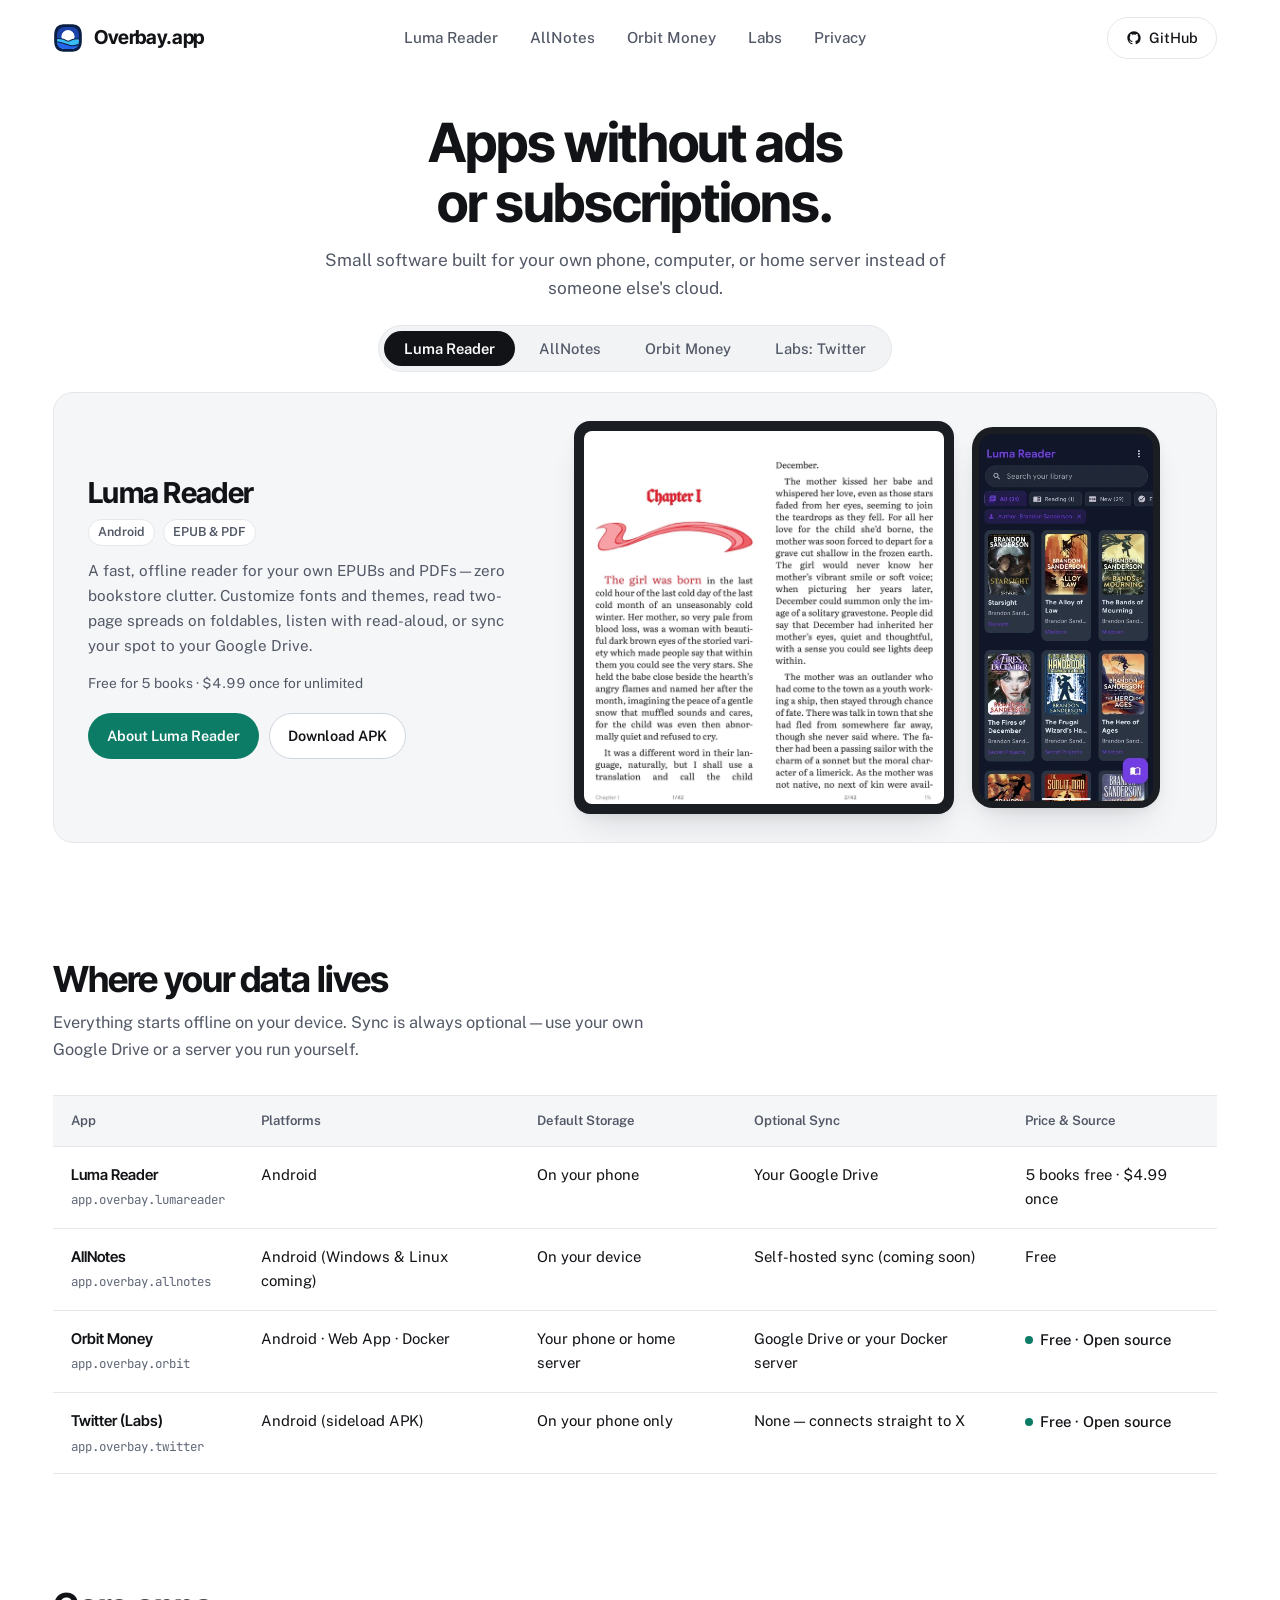
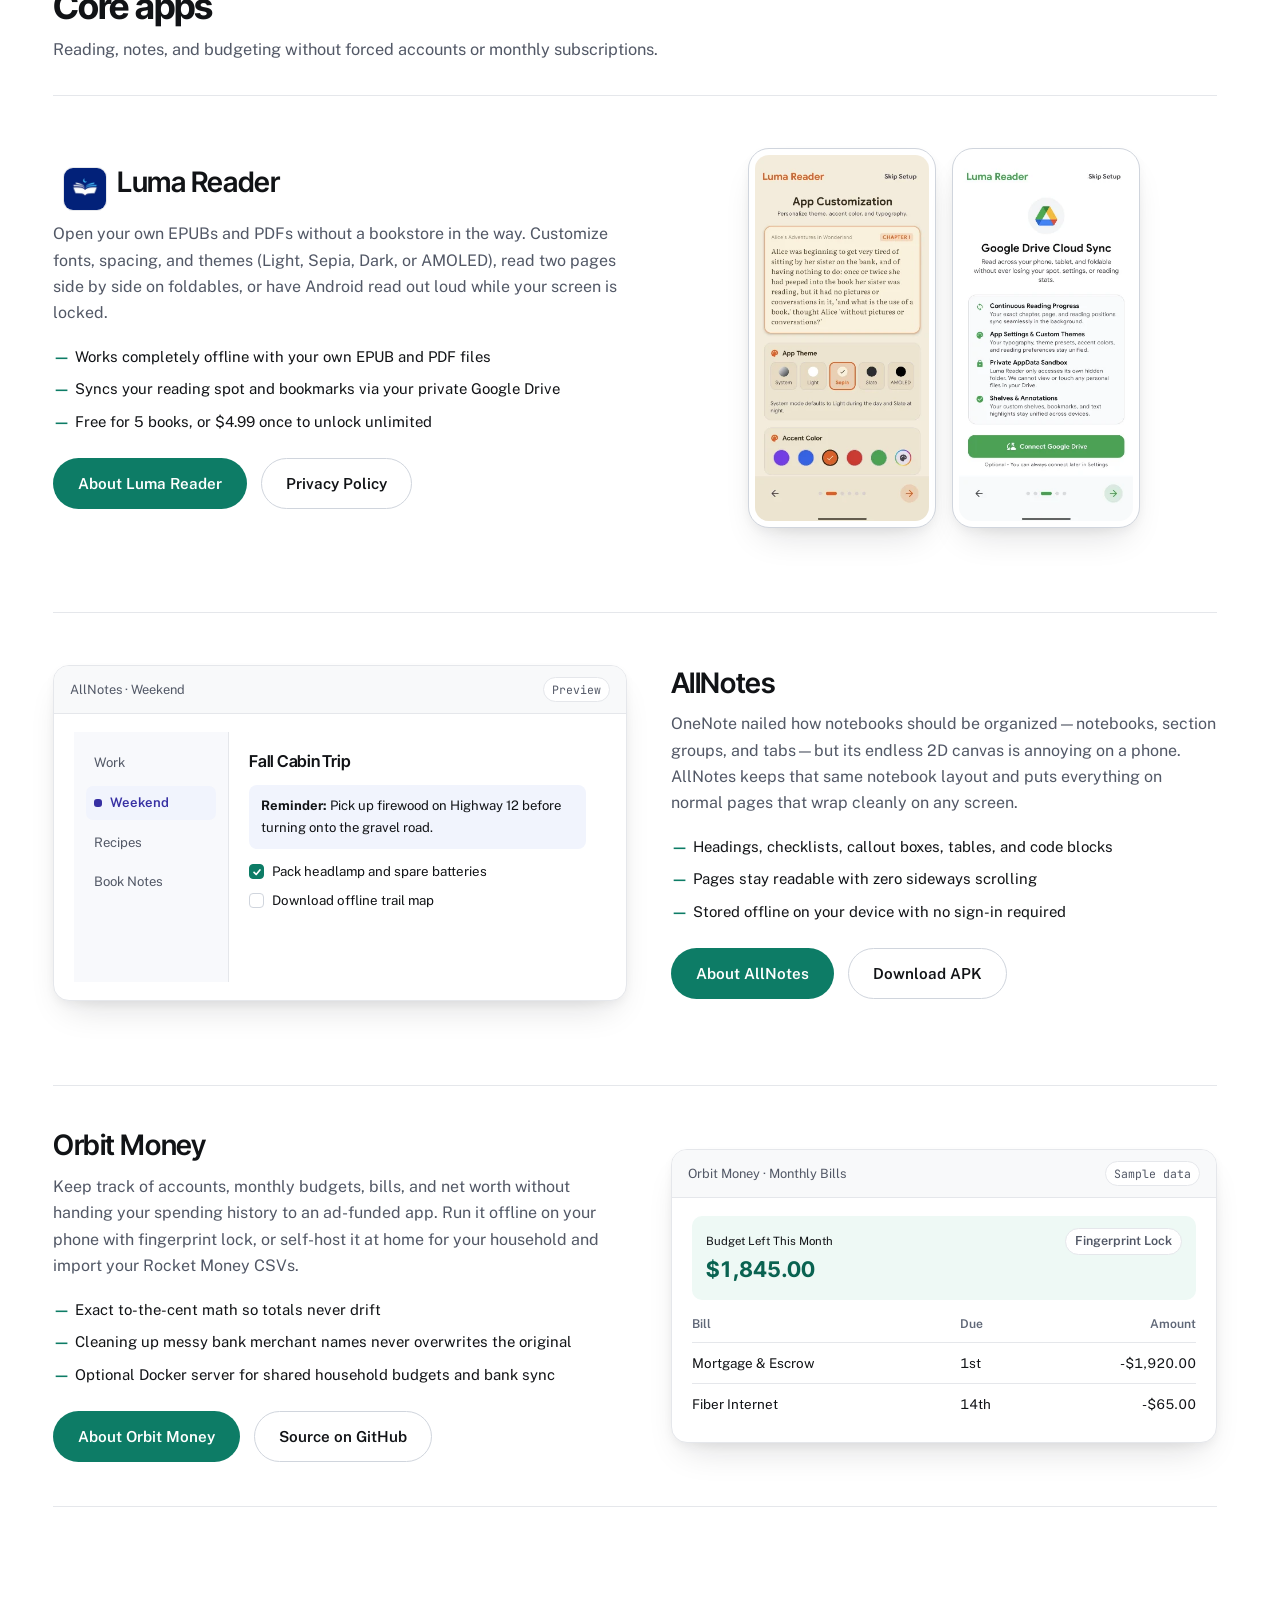
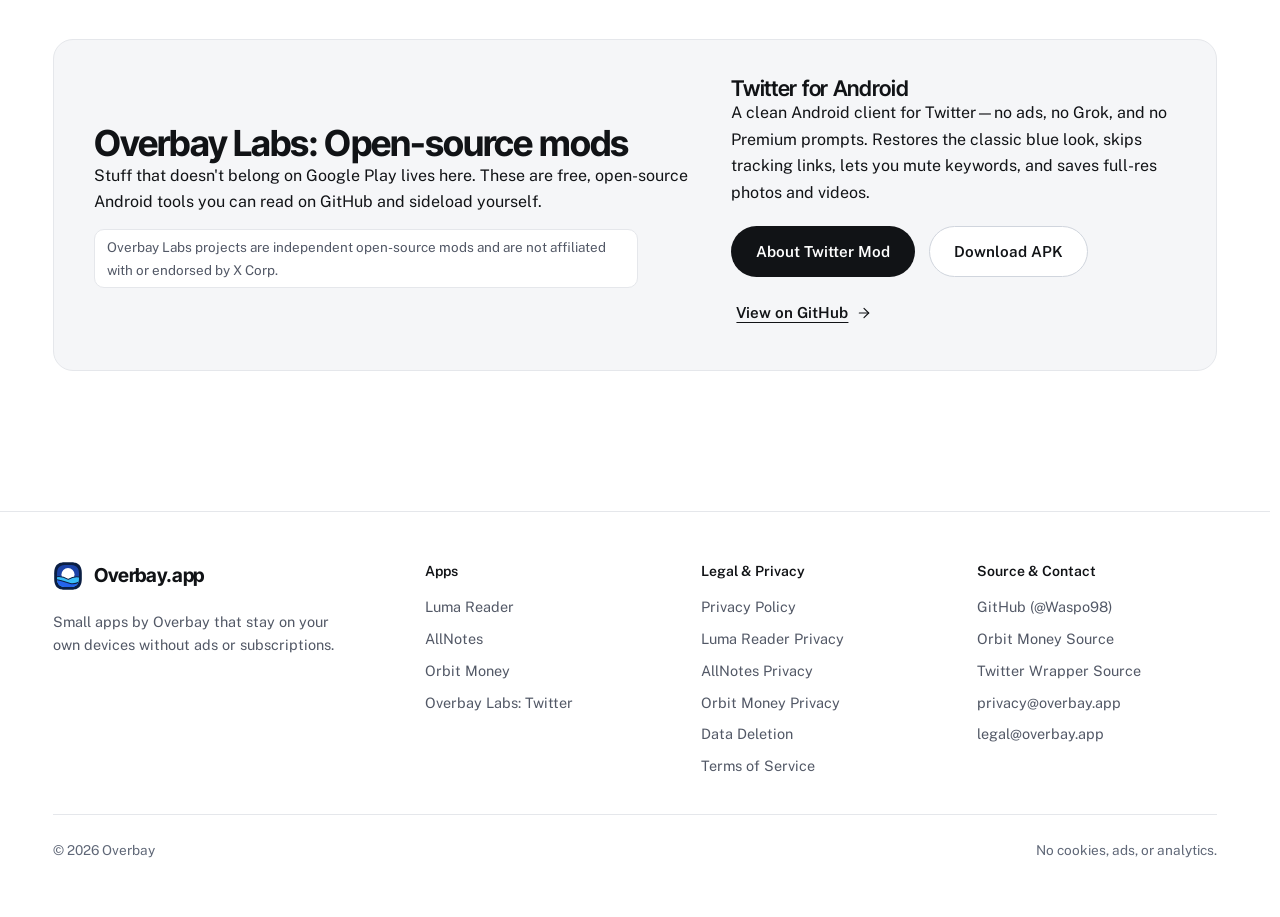
==== index.html @ 3e4278e7 "copy: rewrite site copy for plainspoken tone and refresh design sidecar" ====
<!doctype html>
<html lang="en">
<head>
  <meta charset="utf-8">
  <meta name="viewport" content="width=device-width, initial-scale=1">
  <title>Overbay.app — Simple apps without ads or subscriptions</title>
  <meta name="description" content="Small apps that stay on your phone, computer, or home server. No ads, no tracking, no subscriptions: Luma Reader, AllNotes, Orbit Money, and Overbay Labs.">
  <meta name="robots" content="index,follow">
  <link rel="canonical" href="https://overbay.app/">
  <meta property="og:type" content="website">
  <meta property="og:site_name" content="Overbay.app">
  <meta property="og:title" content="Overbay.app — Simple apps without ads or subscriptions">
  <meta property="og:description" content="Apps that stay on your phone, computer, or home server. No ads, no tracking, no subscriptions: Luma Reader, AllNotes, Orbit Money, and Overbay Labs.">
  <meta property="og:url" content="https://overbay.app/">
  <meta property="og:image" content="https://overbay.app/assets/brand/og-image.png">
  <meta property="og:image:width" content="1200">
  <meta property="og:image:height" content="630">
  <meta property="og:image:alt" content="Overbay.app — Simple apps without ads or subscriptions">
  <meta name="twitter:card" content="summary_large_image">
  <meta name="twitter:title" content="Overbay.app — Simple apps without ads or subscriptions">
  <meta name="twitter:description" content="Apps that stay on your phone, computer, or home server: Luma Reader, AllNotes, Orbit Money, and Overbay Labs.">
  <meta name="twitter:image" content="https://overbay.app/assets/brand/og-image.png">
  <meta name="twitter:image:alt" content="Overbay.app — Simple apps without ads or subscriptions">
  <link rel="icon" type="image/svg+xml" href="/assets/brand/favicon.svg">
  <link rel="icon" href="/assets/brand/favicon.ico" sizes="32x32">
  <link rel="apple-touch-icon" href="/assets/brand/apple-touch-icon.png">
  <link rel="preload" href="/assets/fonts/inter-tight-latin.woff2" as="font" type="font/woff2" crossorigin>
  <link rel="preload" href="/assets/fonts/public-sans-latin.woff2" as="font" type="font/woff2" crossorigin>
  <link rel="stylesheet" href="/css/styles.css?v=2">
  <noscript><link rel="stylesheet" href="/css/noscript.css?v=2"></noscript>
  <script type="application/ld+json">
  {
    "@context": "https://schema.org",
    "@graph": [
      {
        "@type": "Organization",
        "@id": "https://overbay.app/#organization",
        "name": "Overbay",
        "url": "https://overbay.app/",
        "logo": "https://overbay.app/assets/brand/overbay-mark.svg",
        "email": "privacy@overbay.app",
        "sameAs": [
          "https://github.com/Waspo98"
        ]
      },
      {
        "@type": "WebSite",
        "@id": "https://overbay.app/#website",
        "url": "https://overbay.app/",
        "name": "Overbay.app",
        "publisher": { "@id": "https://overbay.app/#organization" }
      },
      {
        "@type": "ItemList",
        "@id": "https://overbay.app/#catalog",
        "name": "Overbay Software Catalog",
        "itemListElement": [
          {
            "@type": "ListItem",
            "position": 1,
            "name": "Luma Reader",
            "url": "https://overbay.app/lumareader/"
          },
          {
            "@type": "ListItem",
            "position": 2,
            "name": "AllNotes",
            "url": "https://overbay.app/allnotes/"
          },
          {
            "@type": "ListItem",
            "position": 3,
            "name": "Orbit Money",
            "url": "https://overbay.app/orbitmoney/"
          },
          {
            "@type": "ListItem",
            "position": 4,
            "name": "Twitter (Overbay Labs)",
            "url": "https://overbay.app/labs/twitter/"
          }
        ]
      }
    ]
  }
  </script>
</head>
<body>
  <a class="skip-link" href="#main">Skip to main content</a>

  <header class="site-header">
    <div class="container nav-bar">
      <a class="brand-link" href="/">
        <img class="brand-mark" src="/assets/brand/overbay-mark.svg" alt="" width="30" height="30">
        <span>Overbay.app</span>
      </a>
      <nav class="nav-menu" aria-label="Main navigation">
        <a href="/lumareader/">Luma Reader</a>
        <a href="/allnotes/">AllNotes</a>
        <a href="/orbitmoney/">Orbit Money</a>
        <a href="/labs/twitter/">Labs</a>
        <a href="/privacy/">Privacy</a>
      </nav>
      <div class="nav-actions">
        <a class="nav-pill-btn" href="https://github.com/Waspo98">
          <svg class="icon icon--sm icon--fill" viewBox="0 0 24 24" aria-hidden="true"><path d="M12 2C6.477 2 2 6.484 2 12.017c0 4.425 2.865 8.18 6.839 9.504.5.092.682-.217.682-.483 0-.237-.008-.868-.013-1.703-2.782.605-3.369-1.343-3.369-1.343-.454-1.158-1.11-1.466-1.11-1.466-.908-.62.069-.608.069-.608 1.003.07 1.53 1.032 1.53 1.032.892 1.53 2.341 1.088 2.91.832.092-.647.35-1.088.636-1.338-2.22-.253-4.555-1.113-4.555-4.951 0-1.093.39-1.988 1.029-2.688-.103-.253-.446-1.272.098-2.65 0 0 .84-.27 2.75 1.026A9.564 9.564 0 0 1 12 6.844a9.59 9.59 0 0 1 2.504.337c1.909-1.296 2.747-1.027 2.747-1.027.546 1.379.202 2.398.1 2.651.64.7 1.028 1.595 1.028 2.688 0 3.848-2.339 4.695-4.566 4.943.359.309.678.92.678 1.855 0 1.338-.012 2.419-.012 2.747 0 .268.18.58.688.482A10.02 10.02 0 0 0 22 12.017C22 6.484 17.522 2 12 2Z"/></svg>
          <span>GitHub</span>
        </a>
        <button class="nav-toggle" type="button" aria-label="Toggle navigation menu" aria-expanded="false" aria-controls="mobile-nav">
          <svg class="icon" viewBox="0 0 24 24" stroke-width="2" aria-hidden="true"><line x1="4" y1="7" x2="20" y2="7"/><line x1="4" y1="12" x2="20" y2="12"/><line x1="4" y1="17" x2="20" y2="17"/></svg>
        </button>
      </div>
    </div>
    <nav id="mobile-nav" class="mobile-drawer" aria-label="Mobile navigation">
      <ul>
        <li><a href="/lumareader/">Luma Reader</a></li>
        <li><a href="/allnotes/">AllNotes</a></li>
        <li><a href="/orbitmoney/">Orbit Money</a></li>
        <li><a href="/labs/twitter/">Overbay Labs (Twitter)</a></li>
        <li><a href="/privacy/">Privacy Policy</a></li>
        <li><a href="/data-deletion/">Data Deletion</a></li>
        <li><a href="/terms/">Terms of Service</a></li>
      </ul>
    </nav>
  </header>

  <main id="main">
    <section class="studio-hero">
      <div class="container">
        <h1>Apps without ads or subscriptions.</h1>
        <p class="studio-lead">Small software built for your own phone, computer, or home server instead of someone else's cloud.</p>

        <div class="stage-tabs" role="tablist" aria-label="Featured applications" data-tabs>
          <button class="stage-tab" type="button" role="tab" id="tab-luma" aria-selected="true" aria-controls="panel-luma">Luma Reader</button>
          <button class="stage-tab" type="button" role="tab" id="tab-allnotes" aria-selected="false" aria-controls="panel-allnotes" tabindex="-1">AllNotes</button>
          <button class="stage-tab" type="button" role="tab" id="tab-orbit" aria-selected="false" aria-controls="panel-orbit" tabindex="-1">Orbit Money</button>
          <button class="stage-tab" type="button" role="tab" id="tab-labs" aria-selected="false" aria-controls="panel-labs" tabindex="-1">Labs: Twitter</button>
        </div>
      </div>

      <div class="gallery-stage-wrap">
        <div class="container">
          <div class="gallery-stage">

            <!-- Panel 1: Luma Reader -->
            <div class="stage-panel" role="tabpanel" id="panel-luma" aria-labelledby="tab-luma">
              <div class="stage-copy">
                <h2>Luma Reader</h2>
                <div class="stage-badge-row">
                  <span class="stage-app-badge">Android</span>
                  <span class="stage-app-badge">EPUB &amp; PDF</span>
                </div>
                <p class="stage-desc">A fast, offline reader for your own EPUBs and PDFs—zero bookstore clutter. Customize fonts and themes, read two-page spreads on foldables, listen with read-aloud, or sync your spot to your Google Drive.</p>
                <div class="stage-meta">Free for 5 books · $4.99 once for unlimited</div>
                <div class="btn-row">
                  <a class="btn btn--primary" href="/lumareader/">About Luma Reader</a>
                  <a class="btn btn--outline" href="https://github.com/Waspo98/overbay.app/releases/download/downloads/LumaReader-debug.apk">Download APK</a>
                </div>
              </div>
              <div class="stage-visuals">
                <figure class="device-foldable">
                  <picture>
                    <source srcset="/assets/screenshots/lumareader/foldable-spread.webp" type="image/webp">
                    <img src="/assets/screenshots/lumareader/foldable-spread.png" alt="Luma Reader showing a two-page EPUB book spread with red chapter ornament, serif body text, and page numbers 1/42 and 2/42" width="760" height="788" fetchpriority="high">
                  </picture>
                </figure>
                <figure class="device-phone">
                  <picture>
                    <source srcset="/assets/screenshots/lumareader/library.webp" type="image/webp">
                    <img src="/assets/screenshots/lumareader/library.png" alt="Luma Reader dark-mode library view with search bar, status filter chips, author filter tag, and a three-column grid of book covers" width="304" height="640" fetchpriority="high">
                  </picture>
                </figure>
              </div>
            </div>

            <!-- Panel 2: AllNotes -->
            <div class="stage-panel" role="tabpanel" id="panel-allnotes" aria-labelledby="tab-allnotes" hidden>
              <div class="stage-copy">
                <h2>AllNotes</h2>
                <div class="stage-badge-row">
                  <span class="stage-app-badge">Android</span>
                  <span class="stage-app-badge">Offline Notes</span>
                </div>
                <p class="stage-desc">OneNote's notebooks, section groups, and tabs—without the messy infinite canvas that slides sideways on your phone. Everything stays offline on your device, with Windows and self-hosted sync on the way.</p>
                <div class="stage-meta">Free · Android APK ready · Windows coming soon</div>
                <div class="btn-row">
                  <a class="btn btn--primary" href="/allnotes/">About AllNotes</a>
                  <a class="btn btn--outline" href="https://github.com/Waspo98/overbay.app/releases/download/downloads/AllNotes-debug.apk">Download APK</a>
                </div>
              </div>
              <div class="stage-visuals" data-screenshot-slot="allnotes-hero">
                <div class="ui-specimen">
                  <div class="ui-specimen__bar">
                    <span>AllNotes · House Projects</span>
                    <span class="ui-specimen__tag">Preview</span>
                  </div>
                  <div class="ui-specimen__body">
                    <div class="notes-mock-layout">
                      <aside class="notes-mock-rail" aria-label="Sample notebook sidebar">
                        <div class="notes-mock-item">Personal</div>
                        <div class="notes-mock-item is-active"><span class="notes-mock-dot notes-mock-dot--accent"></span>House Projects</div>
                        <div class="notes-mock-item">Taxes 2026</div>
                        <div class="notes-mock-item">Recipes</div>
                      </aside>
                      <div class="notes-mock-page">
                        <p class="specimen-title">Garage Shelf Cleanup</p>
                        <div class="notes-callout">
                          <strong>Note:</strong> Measure wall studs before ordering brackets.
                        </div>
                        <ul class="notes-checklist">
                          <li><span class="check-box is-checked"><svg viewBox="0 0 12 12" fill="none" stroke="currentColor" stroke-width="2" stroke-linecap="round" stroke-linejoin="round" aria-hidden="true"><polyline points="2.5 6.5 5 9 9.5 3.5"/></svg></span><span>Clear workbench top</span></li>
                          <li><span class="check-box is-checked"><svg viewBox="0 0 12 12" fill="none" stroke="currentColor" stroke-width="2" stroke-linecap="round" stroke-linejoin="round" aria-hidden="true"><polyline points="2.5 6.5 5 9 9.5 3.5"/></svg></span><span>Sort screws and anchors</span></li>
                          <li><span class="check-box"></span><span>Donate old paint cans</span></li>
                        </ul>
                      </div>
                    </div>
                  </div>
                </div>
              </div>
            </div>

            <!-- Panel 3: Orbit Money -->
            <div class="stage-panel" role="tabpanel" id="panel-orbit" aria-labelledby="tab-orbit" hidden>
              <div class="stage-copy">
                <h2>Orbit Money</h2>
                <div class="stage-badge-row">
                  <span class="stage-app-badge">Android · Web App · Docker</span>
                  <span class="stage-app-badge">Open Source</span>
                </div>
                <p class="stage-desc">Track your spending, budgets, bills, and net worth without handing your bank history to an ad company. Keep everything offline on your phone with fingerprint lock, or run it on a home server for your household.</p>
                <div class="stage-meta">Free &amp; open source · Import from Rocket Money</div>
                <div class="btn-row">
                  <a class="btn btn--primary" href="/orbitmoney/">About Orbit Money</a>
                  <a class="btn btn--outline" href="https://github.com/Waspo98/Orbit-Money/releases/download/debug-latest/OrbitMoney-debug.apk">Download APK</a>
                </div>
              </div>
              <div class="stage-visuals" data-screenshot-slot="orbit-hero">
                <div class="ui-specimen">
                  <div class="ui-specimen__bar">
                    <span>Orbit Money · Household Budget</span>
                    <span class="ui-specimen__tag">Sample data</span>
                  </div>
                  <div class="ui-specimen__body">
                    <div class="orbit-mock-grid">
                      <div class="orbit-balance-bar">
                        <div>
                          <small>Checking &amp; Savings</small>
                          <div class="orbit-balance-val">$14,280.42</div>
                        </div>
                        <span class="stage-app-badge">Offline · Exact cents</span>
                      </div>
                      <table class="orbit-ledger" aria-label="Sample ledger preview">
                        <thead>
                          <tr>
                            <th>Merchant</th>
                            <th>Category</th>
                            <th>Amount</th>
                          </tr>
                        </thead>
                        <tbody>
                          <tr>
                            <td>Corner Market</td>
                            <td>Groceries</td>
                            <td>-$84.19</td>
                          </tr>
                          <tr>
                            <td>City Electric</td>
                            <td>Utilities</td>
                            <td>-$118.40</td>
                          </tr>
                          <tr>
                            <td>Paycheck</td>
                            <td>Income</td>
                            <td>+$2,640.00</td>
                          </tr>
                        </tbody>
                      </table>
                    </div>
                  </div>
                </div>
              </div>
            </div>

            <!-- Panel 4: Overbay Labs: Twitter -->
            <div class="stage-panel" role="tabpanel" id="panel-labs" aria-labelledby="tab-labs" hidden>
              <div class="stage-copy">
                <h2>Twitter (Overbay Labs)</h2>
                <div class="stage-badge-row">
                  <span class="stage-app-badge">Open Source</span>
                  <span class="stage-app-badge">Sideload APK</span>
                </div>
                <p class="stage-desc">No ads! No Grok! No Premium nagging! Restores the classic blue Twitter look, skips tracking links, and lets you save full-res photos and videos.</p>
                <div class="stage-meta">Not on Google Play · Not affiliated with X Corp.</div>
                <div class="btn-row">
                  <a class="btn btn--dark" href="/labs/twitter/">About Twitter Mod</a>
                  <a class="btn btn--outline" href="https://github.com/Waspo98/overbay-twitter">Source on GitHub</a>
                </div>
              </div>
              <div class="stage-visuals" data-screenshot-slot="twitter-hero">
                <div class="ui-specimen">
                  <div class="ui-specimen__bar">
                    <span>Twitter (Overbay Labs)</span>
                    <span class="ui-specimen__tag">Preview</span>
                  </div>
                  <div class="ui-specimen__body">
                    <div class="twitter-mock-app">
                      <div class="twitter-mock-top">
                        <svg width="20" height="20" viewBox="0 0 24 24" fill="#1da1f2" aria-hidden="true"><path d="M23.953 4.57a10 10 0 01-2.825.775 4.958 4.958 0 002.163-2.723c-.951.555-2.005.959-3.127 1.184a4.92 4.92 0 00-8.384 4.482C7.69 8.095 4.067 6.13 1.64 3.162a4.822 4.822 0 00-.666 2.475c0 1.71.87 3.213 2.188 4.096a4.904 4.904 0 01-2.228-.616v.06a4.923 4.923 0 003.946 4.827 4.996 4.996 0 01-2.212.085 4.936 4.936 0 004.604 3.417 9.867 9.867 0 01-6.102 2.105c-.39 0-.779-.023-1.17-.067a13.995 13.995 0 007.557 2.209c9.053 0 13.998-7.496 13.998-13.985 0-.21 0-.42-.015-.63A9.935 9.935 0 0024 4.59z"/></svg>
                        <div class="twitter-mock-tabs">
                          <span class="is-active">Following</span>
                          <span>For you</span>
                          <span>Lists</span>
                        </div>
                        <span class="stage-app-badge">#1DA1F2</span>
                      </div>
                      <div class="twitter-mock-post">
                        <div class="twitter-mock-author">
                          <span><strong>Alex R.</strong> @alex_r · Sample</span>
                          <span>12m</span>
                        </div>
                        <p>Finally fixed the squeaky brake on my commuter bike tonight. Ready for the morning ride again.</p>
                        <div class="twitter-mock-actions">
                          <span>Reply · Retweet · Like</span>
                          <span class="twitter-save-chip">Save video / photo</span>
                        </div>
                      </div>
                      <div class="twitter-mock-filter">Blocked 2 ads · Grok hidden · Clean links</div>
                    </div>
                  </div>
                </div>
              </div>
            </div>

          </div>
        </div>
      </div>
    </section>

    <!-- Where Your Data Lives comparison table -->
    <section class="section" aria-labelledby="data-table-heading">
      <div class="container">
        <div class="section-header">
          <h2 id="data-table-heading">Where your data lives</h2>
          <p>Everything starts offline on your device. Sync is always optional—use your own Google Drive or a server you run yourself.</p>
        </div>

        <div class="table-wrap">
          <table class="spec-table">
            <thead>
              <tr>
                <th>App</th>
                <th>Platforms</th>
                <th>Default Storage</th>
                <th>Optional Sync</th>
                <th>Price &amp; Source</th>
              </tr>
            </thead>
            <tbody>
              <tr>
                <td data-label="App">
                  <a class="app-cell-link" href="/lumareader/">Luma Reader</a>
                  <code class="pkg-code">app.overbay.lumareader</code>
                </td>
                <td data-label="Platforms">Android</td>
                <td data-label="Default Storage">On your phone</td>
                <td data-label="Optional Sync">Your Google Drive</td>
                <td data-label="Price &amp; Source">5 books free · $4.99 once</td>
              </tr>
              <tr>
                <td data-label="App">
                  <a class="app-cell-link" href="/allnotes/">AllNotes</a>
                  <code class="pkg-code">app.overbay.allnotes</code>
                </td>
                <td data-label="Platforms">Android (Windows &amp; Linux coming)</td>
                <td data-label="Default Storage">On your device</td>
                <td data-label="Optional Sync">Self-hosted sync (coming soon)</td>
                <td data-label="Price &amp; Source">Free</td>
              </tr>
              <tr>
                <td data-label="App">
                  <a class="app-cell-link" href="/orbitmoney/">Orbit Money</a>
                  <code class="pkg-code">app.overbay.orbit</code>
                </td>
                <td data-label="Platforms">Android · Web App · Docker</td>
                <td data-label="Default Storage">Your phone or home server</td>
                <td data-label="Optional Sync">Google Drive or your Docker server</td>
                <td data-label="Price &amp; Source"><span class="status-dot">Free · Open source</span></td>
              </tr>
              <tr>
                <td data-label="App">
                  <a class="app-cell-link" href="/labs/twitter/">Twitter (Labs)</a>
                  <code class="pkg-code">app.overbay.twitter</code>
                </td>
                <td data-label="Platforms">Android (sideload APK)</td>
                <td data-label="Default Storage">On your phone only</td>
                <td data-label="Optional Sync">None — connects straight to X</td>
                <td data-label="Price &amp; Source"><span class="status-dot">Free · Open source</span></td>
              </tr>
            </tbody>
          </table>
        </div>
      </div>
    </section>

    <!-- Alternating App Spotlights -->
    <section class="section" aria-labelledby="catalog-heading">
      <div class="container">
        <div class="section-header">
          <h2 id="catalog-heading">Core apps</h2>
          <p>Reading, notes, and budgeting without forced accounts or monthly subscriptions.</p>
        </div>

        <div class="spotlight-list">
          <!-- Luma Reader Spotlight -->
          <article class="spotlight-row">
            <div class="spotlight-copy">
              <div class="stage-app-name">
                <picture>
                  <source srcset="/assets/screenshots/lumareader/icon-96.webp" type="image/webp">
                  <img class="app-icon" src="/assets/screenshots/lumareader/icon-96.png" alt="Luma Reader icon" width="44" height="44" loading="lazy" decoding="async">
                </picture>
                <h3>Luma Reader</h3>
              </div>
              <p>Open your own EPUBs and PDFs without a bookstore in the way. Customize fonts, spacing, and themes (Light, Sepia, Dark, or AMOLED), read two pages side by side on foldables, or have Android read out loud while your screen is locked.</p>
              <ul class="fact-list">
                <li>Works completely offline with your own EPUB and PDF files</li>
                <li>Syncs your reading spot and bookmarks via your private Google Drive</li>
                <li>Free for 5 books, or $4.99 once to unlock unlimited</li>
              </ul>
              <div class="btn-row">
                <a class="btn btn--primary" href="/lumareader/">About Luma Reader</a>
                <a class="btn btn--outline" href="/privacy/lumareader/">Privacy Policy</a>
              </div>
            </div>
            <div class="spotlight-media">
              <figure class="device-phone device-phone--light">
                <picture>
                  <source srcset="/assets/screenshots/lumareader/customizable.webp" type="image/webp">
                  <img src="/assets/screenshots/lumareader/customizable.png" alt="Luma Reader App Customization screen in Sepia theme showing a live Alice in Wonderland preview card, theme options, and accent color swatches" width="304" height="640" loading="lazy" decoding="async">
                </picture>
              </figure>
              <figure class="device-phone device-phone--light">
                <picture>
                  <source srcset="/assets/screenshots/lumareader/sync.webp" type="image/webp">
                  <img src="/assets/screenshots/lumareader/sync.png" alt="Luma Reader Google Drive Cloud Sync onboarding screen showing what syncs and explaining the private AppData sandbox" width="304" height="640" loading="lazy" decoding="async">
                </picture>
              </figure>
            </div>
          </article>

          <!-- AllNotes Spotlight -->
          <article class="spotlight-row">
            <div class="spotlight-copy">
              <h3>AllNotes</h3>
              <p>OneNote nailed how notebooks should be organized—notebooks, section groups, and tabs—but its endless 2D canvas is annoying on a phone. AllNotes keeps that same notebook layout and puts everything on normal pages that wrap cleanly on any screen.</p>
              <ul class="fact-list">
                <li>Headings, checklists, callout boxes, tables, and code blocks</li>
                <li>Pages stay readable with zero sideways scrolling</li>
                <li>Stored offline on your device with no sign-in required</li>
              </ul>
              <div class="btn-row">
                <a class="btn btn--primary" href="/allnotes/">About AllNotes</a>
                <a class="btn btn--outline" href="https://github.com/Waspo98/overbay.app/releases/download/downloads/AllNotes-debug.apk">Download APK</a>
              </div>
            </div>
            <div class="spotlight-media" data-screenshot-slot="allnotes-spotlight">
              <div class="ui-specimen">
                <div class="ui-specimen__bar">
                  <span>AllNotes · Weekend</span>
                  <span class="ui-specimen__tag">Preview</span>
                </div>
                <div class="ui-specimen__body">
                  <div class="notes-mock-layout">
                    <div class="notes-mock-rail">
                      <div class="notes-mock-item">Work</div>
                      <div class="notes-mock-item is-active"><span class="notes-mock-dot notes-mock-dot--accent"></span>Weekend</div>
                      <div class="notes-mock-item">Recipes</div>
                      <div class="notes-mock-item">Book Notes</div>
                    </div>
                    <div class="notes-mock-page">
                      <p class="specimen-title">Fall Cabin Trip</p>
                      <div class="notes-callout">
                        <strong>Reminder:</strong> Pick up firewood on Highway 12 before turning onto the gravel road.
                      </div>
                      <ul class="notes-checklist">
                        <li><span class="check-box is-checked"><svg viewBox="0 0 12 12" fill="none" stroke="currentColor" stroke-width="2" stroke-linecap="round" stroke-linejoin="round" aria-hidden="true"><polyline points="2.5 6.5 5 9 9.5 3.5"/></svg></span><span>Pack headlamp and spare batteries</span></li>
                        <li><span class="check-box"></span><span>Download offline trail map</span></li>
                      </ul>
                    </div>
                  </div>
                </div>
              </div>
            </div>
          </article>

          <!-- Orbit Money Spotlight -->
          <article class="spotlight-row">
            <div class="spotlight-copy">
              <h3>Orbit Money</h3>
              <p>Keep track of accounts, monthly budgets, bills, and net worth without handing your spending history to an ad-funded app. Run it offline on your phone with fingerprint lock, or self-host it at home for your household and import your Rocket Money CSVs.</p>
              <ul class="fact-list">
                <li>Exact to-the-cent math so totals never drift</li>
                <li>Cleaning up messy bank merchant names never overwrites the original</li>
                <li>Optional Docker server for shared household budgets and bank sync</li>
              </ul>
              <div class="btn-row">
                <a class="btn btn--primary" href="/orbitmoney/">About Orbit Money</a>
                <a class="btn btn--outline" href="https://github.com/Waspo98/Orbit-Money">Source on GitHub</a>
              </div>
            </div>
            <div class="spotlight-media" data-screenshot-slot="orbit-spotlight">
              <div class="ui-specimen">
                <div class="ui-specimen__bar">
                  <span>Orbit Money · Monthly Bills</span>
                  <span class="ui-specimen__tag">Sample data</span>
                </div>
                <div class="ui-specimen__body">
                  <div class="orbit-mock-grid">
                    <div class="orbit-balance-bar">
                      <div>
                        <small>Budget Left This Month</small>
                        <div class="orbit-balance-val">$1,845.00</div>
                      </div>
                      <span class="stage-app-badge">Fingerprint Lock</span>
                    </div>
                    <table class="orbit-ledger" aria-label="Sample budget entries">
                      <thead>
                        <tr>
                          <th>Bill</th>
                          <th>Due</th>
                          <th>Amount</th>
                        </tr>
                      </thead>
                      <tbody>
                        <tr>
                          <td>Mortgage &amp; Escrow</td>
                          <td>1st</td>
                          <td>-$1,920.00</td>
                        </tr>
                        <tr>
                          <td>Fiber Internet</td>
                          <td>14th</td>
                          <td>-$65.00</td>
                        </tr>
                      </tbody>
                    </table>
                  </div>
                </div>
              </div>
            </div>
          </article>
        </div>
      </div>
    </section>

    <!-- Separated Overbay Labs Section -->
    <section class="section" aria-labelledby="labs-heading">
      <div class="container">
        <div class="labs-band">
          <div>
            <h2 id="labs-heading">Overbay Labs: Open-source mods</h2>
            <p>Stuff that doesn't belong on Google Play lives here. These are free, open-source Android tools you can read on GitHub and sideload yourself.</p>
            <p class="disclaimer-note">Overbay Labs projects are independent open-source mods and are not affiliated with or endorsed by X Corp.</p>
          </div>
          <div>
            <h3>Twitter for Android</h3>
            <p>A clean Android client for Twitter—no ads, no Grok, and no Premium prompts. Restores the classic blue look, skips tracking links, lets you mute keywords, and saves full-res photos and videos.</p>
            <div class="btn-row">
              <a class="btn btn--dark" href="/labs/twitter/">About Twitter Mod</a>
              <a class="btn btn--outline" href="https://github.com/Waspo98/overbay-twitter/releases/download/debug-latest/Twitter-debug.apk">Download APK</a>
              <a class="btn btn--link" href="https://github.com/Waspo98/overbay-twitter">View on GitHub <svg class="icon icon--sm" viewBox="0 0 24 24" aria-hidden="true"><line x1="5" y1="12" x2="19" y2="12"/><polyline points="12 5 19 12 12 19"/></svg></a>
            </div>
          </div>
        </div>
      </div>
    </section>
  </main>

  <footer class="site-footer">
    <div class="container">
      <div class="footer-grid">
        <div class="footer-brand">
          <a class="brand-link" href="/">
            <img class="brand-mark" src="/assets/brand/overbay-mark.svg" alt="" width="30" height="30">
            <span>Overbay.app</span>
          </a>
          <p>Small apps by Overbay that stay on your own devices without ads or subscriptions.</p>
        </div>
        <div class="footer-col">
          <p class="footer-heading">Apps</p>
          <ul>
            <li><a href="/lumareader/">Luma Reader</a></li>
            <li><a href="/allnotes/">AllNotes</a></li>
            <li><a href="/orbitmoney/">Orbit Money</a></li>
            <li><a href="/labs/twitter/">Overbay Labs: Twitter</a></li>
          </ul>
        </div>
        <div class="footer-col">
          <p class="footer-heading">Legal &amp; Privacy</p>
          <ul>
            <li><a href="/privacy/">Privacy Policy</a></li>
            <li><a href="/privacy/lumareader/">Luma Reader Privacy</a></li>
            <li><a href="/privacy/allnotes/">AllNotes Privacy</a></li>
            <li><a href="/privacy/orbitmoney/">Orbit Money Privacy</a></li>
            <li><a href="/data-deletion/">Data Deletion</a></li>
            <li><a href="/terms/">Terms of Service</a></li>
          </ul>
        </div>
        <div class="footer-col">
          <p class="footer-heading">Source &amp; Contact</p>
          <ul>
            <li><a href="https://github.com/Waspo98">GitHub (@Waspo98)</a></li>
            <li><a href="https://github.com/Waspo98/Orbit-Money">Orbit Money Source</a></li>
            <li><a href="https://github.com/Waspo98/overbay-twitter">Twitter Wrapper Source</a></li>
            <li><a href="mailto:privacy@overbay.app">privacy@overbay.app</a></li>
            <li><a href="mailto:legal@overbay.app">legal@overbay.app</a></li>
          </ul>
        </div>
      </div>
      <div class="footer-bottom">
        <span>&copy; 2026 Overbay</span>
        <span>No cookies, ads, or analytics.</span>
      </div>
    </div>
  </footer>

  <script src="/js/main.js?v=2" defer></script>
</body>
</html>
---- css/styles.css ----
/* Overbay.app — Self-hosted fonts, design tokens, layout & component styles */

@font-face {
  font-family: 'Inter Tight';
  font-style: normal;
  font-weight: 500 700;
  font-display: swap;
  src: url('/assets/fonts/inter-tight-latin.woff2') format('woff2');
}

@font-face {
  font-family: 'Public Sans';
  font-style: normal;
  font-weight: 400 700;
  font-display: swap;
  src: url('/assets/fonts/public-sans-latin.woff2') format('woff2');
}

@font-face {
  font-family: 'JetBrains Mono';
  font-style: normal;
  font-weight: 400 700;
  font-display: swap;
  src: url('/assets/fonts/jetbrains-mono-latin.woff2') format('woff2');
}

:root {
  /* Surfaces */
  --bg-page: #ffffff;
  --bg-stage: #f5f6f8;
  --bg-subtle: #f8f9fa;
  --bg-pill-track: #f1f3f5;

  /* Ink */
  --ink-primary: #111316;
  --ink-secondary: #525866;
  --ink-muted: #5f6777;
  --ink-on-accent: #ffffff;

  /* Borders */
  --border-hairline: #e5e7eb;
  --border-strong: #d0d5dd;

  /* Brand & Accents */
  --accent: #0d7c66;
  --accent-hover: #0a6351;
  --accent-soft: #e8f5f1;
  --accent-ink: #085747;

  /* App Specimen Tints */
  --allnotes-bg: #f1f4fd;
  --allnotes-ink: #3730a3;
  --orbit-bg: #eef9f5;
  --orbit-ink: #0a6351;
  --labs-bg: #f1f7fc;
  --labs-ink: #0c5d91;

  /* Typography */
  --font-display: 'Inter Tight', -apple-system, BlinkMacSystemFont, 'Segoe UI', sans-serif;
  --font-body: 'Public Sans', -apple-system, BlinkMacSystemFont, 'Segoe UI', sans-serif;
  --font-mono: 'JetBrains Mono', ui-monospace, SFMono-Regular, Menlo, Consolas, monospace;

  /* Scale & Layout */
  --container-max: 1220px;
  --prose-max: 760px;
  --radius-stage: 20px;
  --radius-card: 14px;
  --radius-sm: 10px;
  --radius-pill: 9999px;

  /* Elevation */
  --shadow-device: 0 18px 36px -14px rgba(17, 19, 22, 0.16), 0 4px 12px -2px rgba(17, 19, 22, 0.06);

  /* Motion */
  --ease-out-expo: cubic-bezier(0.16, 1, 0.3, 1);
  --dur-fast: 160ms;
  --dur-medium: 280ms;
}

/* ── Reset & Base ── */
*, *::before, *::after {
  box-sizing: border-box;
  margin: 0;
  padding: 0;
}

html {
  scroll-behavior: smooth;
  -webkit-font-smoothing: antialiased;
  text-rendering: optimizeLegibility;
  scrollbar-gutter: stable;
}

body {
  font-family: var(--font-body);
  font-size: 1rem;
  line-height: 1.65;
  color: var(--ink-primary);
  background: var(--bg-page);
  overflow-x: clip;
  caret-color: var(--accent);
}

::selection {
  background: var(--accent-soft);
  color: var(--accent-ink);
}

:focus-visible {
  outline: 2px solid var(--accent);
  outline-offset: 3px;
}

::-webkit-scrollbar {
  width: 10px;
  height: 10px;
}
::-webkit-scrollbar-track {
  background: var(--bg-page);
}
::-webkit-scrollbar-thumb {
  background: var(--border-strong);
  border-radius: var(--radius-pill);
  border: 2px solid var(--bg-page);
}
::-webkit-scrollbar-thumb:hover {
  background: var(--ink-muted);
}

picture {
  display: contents;
}

img {
  display: block;
  max-width: 100%;
  height: auto;
}

a {
  color: var(--accent-ink);
  text-decoration: underline;
  text-decoration-thickness: 1px;
  text-underline-offset: 0.22em;
  transition: color var(--dur-fast) ease, border-color var(--dur-fast) ease;
}

a:hover {
  color: var(--ink-primary);
}

code, pre {
  font-family: var(--font-mono);
}

.detail-list code,
.legal-main code {
  overflow-wrap: anywhere;
  word-break: break-word;
}

pre code {
  overflow-wrap: normal;
  word-break: normal;
}

.sr-copy-area {
  position: fixed;
  left: -9999px;
  top: 0;
  opacity: 0;
}

/* Skip link */
.skip-link {
  position: absolute;
  left: -9999px;
  top: 8px;
  padding: 10px 18px;
  background: var(--ink-primary);
  color: #ffffff;
  border-radius: var(--radius-pill);
  font-weight: 600;
  font-size: 0.875rem;
  text-decoration: none;
  z-index: 500;
}
.skip-link:focus {
  left: 16px;
  color: #ffffff;
}
.skip-link:hover {
  color: #ffffff;
  background: #22262d;
}

/* Containers */
.container {
  width: 100%;
  max-width: var(--container-max);
  margin: 0 auto;
  padding: 0 28px;
}

.container--narrow {
  max-width: var(--prose-max);
}

/* Typography Scale */
h1, h2, h3, h4 {
  font-family: var(--font-display);
  color: var(--ink-primary);
  letter-spacing: -0.025em;
  line-height: 1.12;
  text-wrap: balance;
}

h1 {
  font-size: clamp(2.35rem, 4.4vw, 3.375rem);
  font-weight: 700;
}

h2 {
  font-size: clamp(1.7rem, 2.8vw, 2.25rem);
  font-weight: 700;
}

h3 {
  font-size: 1.35rem;
  font-weight: 600;
  letter-spacing: -0.015em;
}

p {
  max-width: 68ch;
}

/* ── Header & Navigation ── */
.site-header {
  position: sticky;
  top: 0;
  z-index: 100;
  background: rgba(255, 255, 255, 0.96);
  border-bottom: 1px solid transparent;
  transition: border-color var(--dur-fast) ease;
}

.site-header.is-scrolled {
  border-bottom-color: var(--border-hairline);
}

.nav-bar {
  display: grid;
  grid-template-columns: 1fr auto 1fr;
  align-items: center;
  gap: 20px;
  min-height: 76px;
}

.brand-link {
  justify-self: start;
  display: inline-flex;
  align-items: center;
  gap: 11px;
  text-decoration: none;
  color: var(--ink-primary);
  font-family: var(--font-display);
  font-weight: 700;
  font-size: 1.2rem;
  letter-spacing: -0.02em;
}

.brand-link:hover {
  color: var(--ink-primary);
}

.brand-mark {
  width: 30px;
  height: 30px;
  flex-shrink: 0;
}

.nav-menu {
  display: flex;
  align-items: center;
  gap: 28px;
  list-style: none;
}

.nav-menu a {
  text-decoration: none;
  color: var(--ink-secondary);
  font-size: 0.95rem;
  font-weight: 500;
  padding: 6px 2px;
  white-space: nowrap;
}

.nav-menu a:hover,
.nav-menu a[aria-current="page"],
.nav-menu a.is-section-active {
  color: var(--ink-primary);
}

.nav-menu a[aria-current="page"],
.nav-menu a.is-section-active {
  font-weight: 600;
  box-shadow: inset 0 -2px 0 var(--accent);
}

.nav-actions {
  justify-self: end;
  display: inline-flex;
  align-items: center;
  gap: 10px;
}

.nav-pill-btn {
  display: inline-flex;
  align-items: center;
  gap: 7px;
  padding: 8px 18px;
  border-radius: var(--radius-pill);
  border: 1px solid var(--border-hairline);
  background: var(--bg-page);
  color: var(--ink-primary);
  font-size: 0.9rem;
  font-weight: 500;
  text-decoration: none;
  transition: background var(--dur-fast) ease, border-color var(--dur-fast) ease;
}

.nav-pill-btn:hover {
  background: var(--bg-stage);
  border-color: var(--border-strong);
  color: var(--ink-primary);
}

.nav-toggle {
  display: none;
  justify-self: end;
  align-items: center;
  justify-content: center;
  width: 42px;
  height: 42px;
  border-radius: var(--radius-pill);
  border: 1px solid var(--border-hairline);
  background: var(--bg-page);
  color: var(--ink-primary);
  cursor: pointer;
}

.mobile-drawer {
  display: none;
  border-top: 1px solid var(--border-hairline);
  background: var(--bg-page);
  padding: 16px 28px 24px;
}

.mobile-drawer.is-open {
  display: block;
}

@media (min-width: 921px) {
  .mobile-drawer.is-open {
    display: none;
  }
}

.mobile-drawer ul {
  list-style: none;
  display: grid;
  gap: 6px;
}

.mobile-drawer a {
  display: block;
  padding: 10px 12px;
  border-radius: var(--radius-sm);
  text-decoration: none;
  color: var(--ink-primary);
  font-weight: 500;
}

.mobile-drawer a[aria-current="page"] {
  background: var(--bg-stage);
  color: var(--accent-ink);
  font-weight: 600;
}

/* ── Buttons & Icons ── */
.btn {
  display: inline-flex;
  align-items: center;
  justify-content: center;
  gap: 8px;
  padding: 12px 24px;
  border-radius: var(--radius-pill);
  font-family: var(--font-body);
  font-size: 0.95rem;
  font-weight: 600;
  text-decoration: none;
  cursor: pointer;
  border: 1px solid transparent;
  transition: background var(--dur-fast) ease, border-color var(--dur-fast) ease, transform var(--dur-fast) var(--ease-out-expo);
  white-space: nowrap;
}

.btn:active {
  transform: translateY(1px);
}

.btn--primary {
  background: var(--accent);
  color: var(--ink-on-accent);
}

.btn--primary:hover {
  background: var(--accent-hover);
  color: var(--ink-on-accent);
}

.btn--dark {
  background: var(--ink-primary);
  color: #ffffff;
}

.btn--dark:hover {
  background: #22262d;
  color: #ffffff;
}

.btn--outline {
  background: var(--bg-page);
  color: var(--ink-primary);
  border-color: var(--border-strong);
}

.btn--outline:hover {
  background: var(--bg-stage);
  border-color: var(--ink-primary);
  color: var(--ink-primary);
}

.btn--link {
  padding: 8px 4px;
  background: transparent;
  color: var(--ink-primary);
  text-decoration: underline;
  text-underline-offset: 0.25em;
  border-radius: 6px;
}

.btn--link:hover {
  color: var(--accent-ink);
}

.btn-row {
  display: flex;
  flex-wrap: wrap;
  align-items: center;
  gap: 14px;
}

.apk-note {
  margin-top: 10px;
  font-size: 0.85rem;
  color: var(--ink-muted);
  max-width: 56ch;
}

.icon {
  width: 18px;
  height: 18px;
  stroke: currentColor;
  stroke-width: 1.75;
  stroke-linecap: round;
  stroke-linejoin: round;
  fill: none;
  flex-shrink: 0;
}

.icon--sm {
  width: 16px;
  height: 16px;
}

.icon.icon--fill {
  fill: currentColor;
  stroke: none;
}

/* ── Footer ── */
.site-footer {
  margin-top: 84px;
  border-top: 1px solid var(--border-hairline);
  padding: 48px 0 56px;
  background: var(--bg-page);
  color: var(--ink-secondary);
  font-size: 0.9rem;
}

.footer-grid {
  display: grid;
  grid-template-columns: 1.4fr repeat(3, 1fr);
  gap: 36px;
  margin-bottom: 36px;
}

.footer-brand p {
  margin-top: 12px;
  font-size: 0.9rem;
  color: var(--ink-secondary);
  max-width: 34ch;
}

.footer-heading {
  font-family: var(--font-body);
  font-size: 0.875rem;
  font-weight: 600;
  color: var(--ink-primary);
  margin-bottom: 12px;
  letter-spacing: 0;
}

.footer-col ul {
  list-style: none;
  display: grid;
  gap: 8px;
}

.footer-col a {
  color: var(--ink-secondary);
  text-decoration: none;
  font-size: 0.9rem;
}

.footer-col a:hover {
  color: var(--ink-primary);
  text-decoration: underline;
}

.footer-bottom {
  padding-top: 24px;
  border-top: 1px solid var(--border-hairline);
  display: flex;
  flex-wrap: wrap;
  justify-content: space-between;
  align-items: center;
  gap: 12px;
  color: var(--ink-muted);
  font-size: 0.85rem;
}

/* ── Studio Hero & Interactive Pill Switcher (Home) ── */
.studio-hero {
  padding: 36px 0 20px;
  text-align: center;
}

.studio-hero h1 {
  max-width: 17ch;
  margin: 0 auto 12px;
}

.studio-lead {
  color: var(--ink-secondary);
  font-size: clamp(1.02rem, 1.35vw, 1.14rem);
  margin: 0 auto 22px;
  max-width: 58ch;
}

.stage-tabs {
  display: inline-flex;
  flex-wrap: wrap;
  justify-content: center;
  gap: 4px;
  padding: 5px;
  margin-bottom: 20px;
  border-radius: var(--radius-pill);
  background: var(--bg-pill-track);
  border: 1px solid var(--border-hairline);
}

.stage-tab {
  appearance: none;
  border: none;
  background: transparent;
  color: var(--ink-secondary);
  font-family: var(--font-body);
  font-size: 0.92rem;
  font-weight: 500;
  padding: 9px 20px;
  border-radius: var(--radius-pill);
  cursor: pointer;
  transition: background var(--dur-fast) ease, color var(--dur-fast) ease;
}

.stage-tab:hover {
  color: var(--ink-primary);
}

.stage-tab[aria-selected="true"] {
  background: var(--ink-primary);
  color: #ffffff;
  font-weight: 600;
}

/* ── Gallery Stage Container ── */
.gallery-stage-wrap {
  padding-bottom: 40px;
}

.gallery-stage {
  position: relative;
  text-align: left;
  background: var(--bg-stage);
  border: 1px solid var(--border-hairline);
  border-radius: var(--radius-stage);
  padding: 28px 34px;
  overflow: hidden;
}

.stage-panel {
  display: grid;
  grid-template-columns: minmax(0, 0.98fr) minmax(0, 1.42fr);
  gap: 28px;
  align-items: center;
  animation: stageEnter var(--dur-medium) var(--ease-out-expo);
}

.stage-panel[hidden] {
  display: none;
}

@keyframes stageEnter {
  from {
    opacity: 0.85;
    transform: translateY(6px);
  }
  to {
    opacity: 1;
    transform: translateY(0);
  }
}

.stage-copy {
  display: flex;
  flex-direction: column;
  align-items: flex-start;
}

.stage-app-name {
  font-family: var(--font-display);
  font-size: 1.05rem;
  font-weight: 600;
  color: var(--ink-primary);
  margin-bottom: 10px;
  display: inline-flex;
  align-items: center;
  gap: 10px;
}

.stage-app-name h3 {
  margin-bottom: 0;
}

.app-icon {
  border-radius: 10px;
  border: 1px solid var(--border-hairline);
  flex-shrink: 0;
}

.app-icon--lg {
  border-radius: 12px;
}

.stage-app-badge {
  font-size: 0.78rem;
  font-weight: 600;
  padding: 2px 9px;
  border-radius: var(--radius-pill);
  background: #ffffff;
  border: 1px solid var(--border-hairline);
  color: var(--ink-secondary);
}

.stage-badge-row {
  display: inline-flex;
  flex-wrap: wrap;
  align-items: center;
  gap: 8px;
  margin-bottom: 12px;
}

.stage-copy h2 {
  font-size: clamp(1.5rem, 2.25vw, 1.9rem);
  line-height: 1.15;
  margin-bottom: 10px;
  max-width: 22ch;
}

.stage-desc {
  color: var(--ink-secondary);
  font-size: 0.95rem;
  margin-bottom: 14px;
}

.stage-meta {
  font-size: 0.86rem;
  color: var(--ink-secondary);
  font-variant-numeric: tabular-nums;
  margin-bottom: 18px;
}

.stage-copy .btn-row {
  gap: 10px;
}

.stage-copy .btn {
  padding: 10px 18px;
  font-size: 0.9rem;
}

/* Stage visuals & device frames */
.stage-visuals {
  display: flex;
  align-items: center;
  gap: 18px;
  justify-content: center;
  min-width: 0;
  width: 100%;
}

.stage-visuals .device-foldable {
  flex: 1.55 1 250px;
  max-width: 380px;
}

.stage-visuals .device-phone {
  flex: 0.85 1 140px;
  max-width: 188px;
}

.stage-visuals .ui-specimen {
  flex: 1 1 340px;
  min-width: 0;
}

.device-foldable {
  width: 100%;
  max-width: 390px;
  background: #1a1d21;
  padding: 10px;
  border-radius: 16px;
  box-shadow: var(--shadow-device);
  flex-shrink: 0;
}

.device-foldable img {
  width: 100%;
  border-radius: 8px;
  background: #ffffff;
}

.device-phone {
  width: 188px;
  background: #1a1d21;
  padding: 7px;
  border-radius: 21px;
  box-shadow: var(--shadow-device);
  flex-shrink: 0;
}

.device-phone img {
  width: 100%;
  border-radius: 14px;
  background: #ffffff;
}

.device-phone--light {
  background: #ffffff;
  border: 1px solid var(--border-strong);
  padding: 6px;
}

/* UI Specimen Cards (AllNotes, Orbit Money, Twitter Labs) */
.ui-specimen {
  width: 100%;
  background: #ffffff;
  border: 1px solid var(--border-hairline);
  border-radius: 16px;
  box-shadow: var(--shadow-device);
  overflow: hidden;
  font-size: 0.86rem;
}

.ui-specimen__bar {
  display: flex;
  align-items: center;
  justify-content: space-between;
  gap: 12px;
  padding: 11px 16px;
  background: var(--bg-subtle);
  border-bottom: 1px solid var(--border-hairline);
  font-size: 0.8rem;
  color: var(--ink-secondary);
}

.ui-specimen__tag {
  font-family: var(--font-mono);
  font-size: 0.72rem;
  padding: 2px 8px;
  border-radius: var(--radius-pill);
  background: var(--bg-page);
  border: 1px solid var(--border-hairline);
  color: var(--ink-secondary);
  white-space: nowrap;
  flex-shrink: 0;
}

.ui-specimen__body {
  padding: 18px 20px;
}

/* AllNotes Specimen */
.notes-mock-layout {
  display: grid;
  grid-template-columns: 155px 1fr;
  min-height: 250px;
}

.notes-mock-rail {
  background: #f8f9fc;
  border-right: 1px solid var(--border-hairline);
  padding: 14px 12px;
  display: grid;
  gap: 6px;
  align-content: start;
}

.notes-mock-item {
  display: flex;
  align-items: center;
  gap: 8px;
  padding: 6px 8px;
  border-radius: 7px;
  font-size: 0.82rem;
  color: var(--ink-secondary);
}

.notes-mock-item.is-active {
  background: var(--allnotes-bg);
  color: var(--allnotes-ink);
  font-weight: 600;
}

.notes-mock-dot {
  width: 8px;
  height: 8px;
  border-radius: 3px;
  flex-shrink: 0;
}

.notes-mock-dot--accent {
  background: var(--allnotes-ink);
}

.notes-mock-page {
  padding: 16px 20px;
}

.specimen-title {
  font-family: var(--font-display);
  font-size: 1.02rem;
  font-weight: 600;
  color: var(--ink-primary);
  margin-bottom: 10px;
  letter-spacing: -0.015em;
}

.notes-callout {
  padding: 10px 12px;
  border-radius: 8px;
  background: var(--allnotes-bg);
  color: var(--ink-primary);
  font-size: 0.82rem;
  margin-bottom: 12px;
}

.notes-checklist {
  list-style: none;
  display: grid;
  gap: 7px;
}

.notes-checklist li {
  display: flex;
  align-items: center;
  gap: 8px;
  font-size: 0.83rem;
}

.check-box {
  width: 15px;
  height: 15px;
  border-radius: 4px;
  border: 1.5px solid var(--border-strong);
  display: inline-flex;
  align-items: center;
  justify-content: center;
  flex-shrink: 0;
}

.check-box.is-checked {
  background: var(--accent);
  border-color: var(--accent);
  color: #ffffff;
}

.check-box svg {
  width: 10px;
  height: 10px;
  display: block;
}

/* Orbit Money Specimen */
.orbit-mock-grid {
  display: grid;
  gap: 14px;
}

.orbit-balance-bar {
  display: flex;
  flex-wrap: wrap;
  justify-content: space-between;
  align-items: baseline;
  gap: 12px;
  padding: 12px 14px;
  border-radius: 10px;
  background: var(--orbit-bg);
}

.orbit-balance-val {
  font-family: var(--font-display);
  font-size: 1.35rem;
  font-weight: 700;
  color: var(--orbit-ink);
  font-variant-numeric: tabular-nums;
}

.orbit-ledger {
  width: 100%;
  border-collapse: collapse;
  font-size: 0.84rem;
}

.orbit-ledger th {
  text-align: left;
  font-weight: 600;
  color: var(--ink-muted);
  font-size: 0.76rem;
  padding: 0 0 8px;
  border-bottom: 1px solid var(--border-hairline);
}

.orbit-ledger td {
  padding: 9px 0;
  border-bottom: 1px solid var(--border-hairline);
  font-variant-numeric: tabular-nums;
}

.orbit-ledger td:last-child,
.orbit-ledger th:last-child {
  text-align: right;
}

.orbit-ledger tr:last-child td {
  border-bottom: none;
}

/* Twitter Labs Specimen */
.twitter-mock-app {
  display: grid;
  gap: 12px;
}

.twitter-mock-top {
  display: flex;
  align-items: center;
  justify-content: space-between;
  gap: 12px;
  border-bottom: 1px solid var(--border-hairline);
  padding-bottom: 8px;
}

.twitter-mock-tabs {
  display: inline-flex;
  align-items: center;
  gap: 16px;
  font-size: 0.82rem;
  font-weight: 600;
  color: var(--ink-muted);
}

.twitter-mock-tabs span.is-active {
  color: var(--ink-primary);
  box-shadow: inset 0 -2px 0 #1da1f2;
  padding-bottom: 4px;
}

.twitter-mock-post {
  display: grid;
  gap: 8px;
  font-size: 0.86rem;
}

.twitter-mock-author {
  display: flex;
  align-items: center;
  justify-content: space-between;
  gap: 8px;
  font-size: 0.8rem;
  color: var(--ink-muted);
}

.twitter-mock-author strong {
  color: var(--ink-primary);
  font-size: 0.86rem;
}

.twitter-mock-actions {
  display: flex;
  flex-wrap: wrap;
  align-items: center;
  justify-content: space-between;
  gap: 8px;
  padding-top: 6px;
  font-size: 0.77rem;
  color: var(--ink-muted);
}

.twitter-save-chip {
  font-family: var(--font-mono);
  font-size: 0.72rem;
  font-weight: 500;
  color: var(--labs-ink);
  background: var(--labs-bg);
  padding: 2px 9px;
  border-radius: var(--radius-pill);
}

.twitter-mock-filter {
  padding: 8px 12px;
  border-radius: 8px;
  background: var(--bg-subtle);
  font-size: 0.78rem;
  color: var(--ink-secondary);
}

/* ── Sections ── */
.section {
  padding: 56px 0;
}

.section-header {
  max-width: 64ch;
  margin-bottom: 32px;
}

.section-header p {
  margin-top: 10px;
  color: var(--ink-secondary);
  font-size: 1.02rem;
}

/* ── Data Custody Table ── */
.table-wrap {
  overflow-x: auto;
  background: var(--bg-page);
}

.spec-table {
  width: 100%;
  border-collapse: collapse;
  font-size: 0.93rem;
  min-width: 640px;
  border-top: 1px solid var(--border-hairline);
  border-bottom: 1px solid var(--border-hairline);
}

.spec-table th {
  text-align: left;
  padding: 14px 18px;
  font-size: 0.82rem;
  font-weight: 600;
  color: var(--ink-secondary);
  background: var(--bg-stage);
  border-bottom: 1px solid var(--border-hairline);
}

.spec-table td {
  padding: 16px 18px;
  border-bottom: 1px solid var(--border-hairline);
  vertical-align: top;
  font-variant-numeric: tabular-nums;
}

.spec-table tr:last-child td {
  border-bottom: none;
}

.app-cell-link {
  font-family: var(--font-display);
  font-weight: 600;
  color: var(--ink-primary);
  text-decoration: none;
}

.app-cell-link:hover {
  color: var(--accent-ink);
  text-decoration: underline;
}

.pkg-code {
  display: block;
  margin-top: 3px;
  font-family: var(--font-mono);
  font-size: 0.78rem;
  color: var(--ink-muted);
  white-space: nowrap;
}

.status-dot {
  display: inline-flex;
  align-items: center;
  gap: 7px;
  font-weight: 500;
  color: var(--ink-primary);
}

.status-dot::before {
  content: "";
  width: 8px;
  height: 8px;
  border-radius: 50%;
  background: var(--accent);
  flex-shrink: 0;
}

/* ── Alternating App Spotlight Rows ── */
.spotlight-list {
  display: grid;
  gap: 32px;
}

.spotlight-row {
  display: grid;
  grid-template-columns: 1.05fr 1fr;
  gap: 44px;
  align-items: center;
  padding: 44px 0;
  border-top: 1px solid var(--border-hairline);
  background: transparent;
}

.spotlight-row:last-child {
  border-bottom: 1px solid var(--border-hairline);
}

.spotlight-row:nth-child(even) .spotlight-media {
  order: -1;
}

.spotlight-copy h3 {
  font-size: clamp(1.45rem, 2.2vw, 1.85rem);
  margin-bottom: 12px;
}

.spotlight-copy p {
  color: var(--ink-secondary);
  margin-bottom: 18px;
}

.fact-list {
  list-style: none;
  display: grid;
  gap: 8px;
  margin-bottom: 24px;
  font-size: 0.93rem;
}

.fact-list li {
  position: relative;
  padding-left: 22px;
  color: var(--ink-primary);
}

.fact-list li::before {
  position: absolute;
  left: 0;
  top: 0;
  content: "—";
  color: var(--accent);
  font-weight: 700;
}

.spotlight-media {
  background: transparent;
  padding: 8px 0;
  display: flex;
  flex-wrap: wrap;
  justify-content: center;
  align-items: center;
  gap: 16px;
}

/* ── Overbay Labs Section ── */
.labs-band {
  margin-top: 20px;
  padding: 36px 40px;
  border-radius: var(--radius-stage);
  background: var(--bg-stage);
  border: 1px solid var(--border-hairline);
  display: grid;
  grid-template-columns: 1.15fr 0.85fr;
  gap: 36px;
  align-items: center;
}

.labs-band .btn-row {
  margin-top: 20px;
}

.disclaimer-note {
  margin-top: 14px;
  display: inline-block;
  padding: 6px 12px;
  border-radius: var(--radius-sm);
  background: var(--bg-page);
  border: 1px solid var(--border-hairline);
  font-size: 0.84rem;
  color: var(--ink-secondary);
}

/* ── App Detail Pages ── */
.page-hero {
  padding: 56px 0 44px;
  border-bottom: 1px solid var(--border-hairline);
}

.page-hero-grid {
  display: grid;
  grid-template-columns: 1.05fr 0.95fr;
  gap: 48px;
  align-items: center;
}

.page-hero-title {
  display: flex;
  align-items: center;
  gap: 14px;
  margin-bottom: 14px;
}

.page-hero-title h1 {
  margin-bottom: 0;
}

.page-hero-copy h1 {
  margin-bottom: 14px;
}

.page-hero-lead {
  font-size: 1.125rem;
  color: var(--ink-secondary);
  margin-bottom: 22px;
}

.spec-strip {
  display: flex;
  flex-wrap: wrap;
  gap: 18px 28px;
  margin-bottom: 26px;
  padding: 14px 0;
  border-top: 1px solid var(--border-hairline);
  border-bottom: 1px solid var(--border-hairline);
  font-size: 0.9rem;
}

.spec-strip div {
  display: grid;
  gap: 2px;
}

.spec-strip dt {
  font-size: 0.78rem;
  color: var(--ink-muted);
}

.spec-strip dd {
  font-weight: 600;
  color: var(--ink-primary);
  font-variant-numeric: tabular-nums;
}

.page-hero-stage {
  background: var(--bg-stage);
  border: 1px solid var(--border-hairline);
  border-radius: var(--radius-stage);
  padding: 28px;
  display: flex;
  flex-wrap: wrap;
  justify-content: center;
  align-items: center;
  gap: 16px;
}

/* Screenshot Gallery on Luma Reader */
.gallery-tabs {
  display: flex;
  flex-wrap: wrap;
  gap: 8px;
  margin-bottom: 20px;
}

.gallery-tab {
  appearance: none;
  padding: 8px 16px;
  border-radius: var(--radius-pill);
  border: 1px solid var(--border-hairline);
  background: var(--bg-page);
  color: var(--ink-secondary);
  font-family: var(--font-body);
  font-size: 0.88rem;
  font-weight: 500;
  cursor: pointer;
}

.gallery-tab[aria-selected="true"] {
  background: var(--ink-primary);
  border-color: var(--ink-primary);
  color: #ffffff;
}

.screenshot-stage {
  background: var(--bg-stage);
  border: 1px solid var(--border-hairline);
  border-radius: var(--radius-stage);
  padding: 32px;
  display: grid;
  grid-template-columns: auto 1fr;
  gap: 32px;
  align-items: center;
}

.screenshot-stage[hidden] {
  display: none;
}

.screenshot-stage p {
  color: var(--ink-secondary);
  margin-top: 8px;
}

/* Prose & Feature Breakdown */
.two-col-split {
  display: grid;
  grid-template-columns: 1fr 1fr;
  gap: 40px;
  align-items: start;
}

.two-col-split > div > p {
  color: var(--ink-secondary);
  margin-top: 12px;
}

.detail-list {
  list-style: none;
  display: grid;
  gap: 20px;
}

.detail-list li {
  padding-bottom: 18px;
  border-bottom: 1px solid var(--border-hairline);
}

.detail-list li:last-child {
  border-bottom: none;
  padding-bottom: 0;
}

.detail-list h3 {
  font-size: 1.12rem;
  margin-bottom: 6px;
}

.detail-list p {
  color: var(--ink-secondary);
  font-size: 0.96rem;
}

/* Planned config summary card (AllNotes) */
.spec-note-card {
  background: var(--bg-stage);
  border: 1px solid var(--border-hairline);
  border-radius: var(--radius-card);
  padding: 22px 24px;
}

.spec-note-card h3 {
  font-size: 1.05rem;
  margin-bottom: 12px;
}

.spec-note-list {
  list-style: none;
  display: grid;
  gap: 10px;
  font-size: 0.92rem;
  color: var(--ink-secondary);
}

.spec-note-list strong {
  color: var(--ink-primary);
}

/* Code & Copy Block (Docker / CLI) */
.code-box {
  background: #111316;
  color: #f3f4f6;
  border-radius: var(--radius-card);
  overflow: hidden;
  border: 1px solid #262930;
}

.code-box__bar {
  display: flex;
  justify-content: space-between;
  align-items: center;
  padding: 10px 16px;
  background: #181b20;
  border-bottom: 1px solid #262930;
  font-family: var(--font-mono);
  font-size: 0.8rem;
  color: #a3aab8;
}

.copy-btn {
  appearance: none;
  padding: 4px 12px;
  border-radius: var(--radius-pill);
  border: 1px solid #353a45;
  background: #232730;
  color: #f3f4f6;
  font-family: var(--font-body);
  font-size: 0.78rem;
  font-weight: 500;
  cursor: pointer;
}

.copy-btn:hover {
  border-color: #6b7280;
}

.code-box pre {
  padding: 18px 20px;
  overflow-x: auto;
  font-size: 0.86rem;
  line-height: 1.6;
}

/* FAQ Accordion */
.faq-list {
  display: block;
}

.faq-item {
  padding: 0 4px;
  border-bottom: 1px solid var(--border-hairline);
}

.faq-item:first-child {
  border-top: 1px solid var(--border-hairline);
}

.faq-item summary {
  list-style: none;
  cursor: pointer;
  padding: 18px 0;
  font-family: var(--font-display);
  font-size: 1.08rem;
  font-weight: 600;
  display: flex;
  justify-content: space-between;
  align-items: center;
  gap: 16px;
}

.faq-item summary::-webkit-details-marker {
  display: none;
}

.faq-item summary::after {
  content: "+";
  font-family: var(--font-mono);
  font-size: 1.2rem;
  color: var(--ink-muted);
  flex-shrink: 0;
}

.faq-item[open] summary::after {
  content: "−";
  color: var(--accent);
}

.faq-item p {
  padding-bottom: 18px;
  color: var(--ink-secondary);
  font-size: 0.96rem;
}

/* ── Legal & 404 Pages ── */
.legal-main {
  padding: 56px 0 40px;
}

.legal-header {
  padding-bottom: 28px;
  border-bottom: 1px solid var(--border-hairline);
  margin-bottom: 32px;
}

.legal-meta {
  margin-top: 10px;
  display: flex;
  flex-wrap: wrap;
  gap: 12px 24px;
  color: var(--ink-secondary);
  font-size: 0.9rem;
}

.legal-summary-box {
  padding: 20px 24px;
  border-radius: var(--radius-card);
  background: var(--bg-stage);
  border: 1px solid var(--border-hairline);
  margin-bottom: 32px;
}

.legal-summary-box strong {
  color: var(--ink-primary);
}

.legal-main h2 {
  font-size: 1.38rem;
  margin: 36px 0 12px;
}

.legal-main h3 {
  font-size: 1.08rem;
  margin: 22px 0 8px;
}

.legal-main p,
.legal-main li {
  color: var(--ink-secondary);
  margin-bottom: 12px;
}

.legal-main ul,
.legal-main ol {
  padding-left: 22px;
  margin-bottom: 16px;
}

.legal-nav-pills {
  display: flex;
  flex-wrap: wrap;
  gap: 8px;
  margin-bottom: 28px;
}

.legal-nav-pills a {
  text-decoration: none;
  padding: 7px 14px;
  border-radius: var(--radius-pill);
  border: 1px solid var(--border-hairline);
  font-size: 0.88rem;
  font-weight: 500;
  color: var(--ink-secondary);
}

.legal-nav-pills a[aria-current="page"],
.legal-nav-pills a:hover {
  border-color: var(--ink-primary);
  color: var(--ink-primary);
  background: var(--bg-stage);
}

.not-found-lead {
  color: var(--ink-secondary);
  margin-top: 12px;
}

.not-found-actions {
  margin-top: 24px;
}

/* ── Responsive Breakpoints ── */
@media (max-width: 1040px) {
  .stage-panel {
    grid-template-columns: 1fr;
    gap: 28px;
  }
  .stage-visuals {
    flex-wrap: wrap;
    justify-content: center;
  }
  .spotlight-row,
  .labs-band,
  .page-hero-grid,
  .two-col-split {
    grid-template-columns: 1fr;
    gap: 28px;
  }
  .spotlight-row:nth-child(even) .spotlight-media {
    order: 0;
  }
  .screenshot-stage {
    grid-template-columns: 1fr;
  }
}

@media (max-width: 920px) {
  .nav-bar {
    grid-template-columns: 1fr auto;
  }
  .nav-menu,
  .nav-pill-btn {
    display: none;
  }
  .nav-toggle {
    display: inline-flex;
  }
  .footer-grid {
    grid-template-columns: 1fr 1fr;
  }
}

@media (max-width: 680px) {
  .studio-hero {
    padding: 36px 0 24px;
  }
  .stage-tabs {
    display: grid;
    grid-template-columns: 1fr 1fr;
    border-radius: 16px;
    width: 100%;
  }
  .stage-tab {
    padding: 9px 10px;
    font-size: 0.86rem;
  }
  .gallery-stage {
    padding: 24px 20px;
  }
  .stage-visuals {
    flex-direction: column;
    align-items: center;
    gap: 16px;
  }
  .stage-visuals .device-foldable {
    flex: none;
    width: 100%;
    max-width: 320px;
  }
  .stage-visuals .device-phone {
    flex: none;
    width: 200px;
    max-width: 100%;
  }
  .stage-visuals .ui-specimen {
    flex: none;
    width: 100%;
  }
  .spotlight-row {
    padding: 32px 0;
  }
  .labs-band {
    padding: 24px 20px;
  }
  .notes-mock-layout {
    grid-template-columns: 1fr;
  }
  .notes-mock-rail {
    border-right: none;
    border-bottom: 1px solid var(--border-hairline);
  }
  .spec-table {
    min-width: 0;
    border-top: none;
  }
  .spec-table thead {
    display: none;
  }
  .spec-table tr {
    display: block;
    padding: 14px 0;
    border-top: 1px solid var(--border-hairline);
  }
  .spec-table td {
    display: block;
    position: relative;
    padding: 5px 0 5px 116px;
    border-bottom: none;
    font-size: 0.88rem;
    min-height: 28px;
  }
  .spec-table td::before {
    position: absolute;
    left: 0;
    top: 6px;
    width: 104px;
    content: attr(data-label);
    font-weight: 600;
    color: var(--ink-muted);
    font-size: 0.78rem;
  }
  .pkg-code {
    white-space: normal;
  }
}

@media (max-width: 560px) {
  .container {
    padding: 0 20px;
  }
  .footer-grid {
    grid-template-columns: 1fr;
  }
}

@media (prefers-reduced-motion: reduce) {
  html {
    scroll-behavior: auto;
  }
  *, *::before, *::after {
    transition-duration: 0.01ms !important;
    animation-duration: 0.01ms !important;
  }
}
---- css/noscript.css ----
/* Fallback layout when JavaScript is disabled */

.stage-tabs,
.gallery-tabs,
.nav-toggle,
.copy-btn {
  display: none;
}

.stage-panel[hidden] {
  display: grid;
  margin-top: 24px;
  padding-top: 24px;
  border-top: 1px solid var(--border-hairline);
}

.stage-panel:first-child {
  margin-top: 0;
  padding-top: 0;
  border-top: none;
}

.screenshot-stage[hidden] {
  display: grid;
  margin-top: 20px;
}

@media (max-width: 920px) {
  .mobile-drawer {
    display: block;
    padding-top: 8px;
    padding-bottom: 12px;
  }
  .mobile-drawer ul {
    display: flex;
    flex-wrap: wrap;
    gap: 6px;
  }
  .mobile-drawer a {
    padding: 6px 10px;
    font-size: 0.85rem;
  }
}
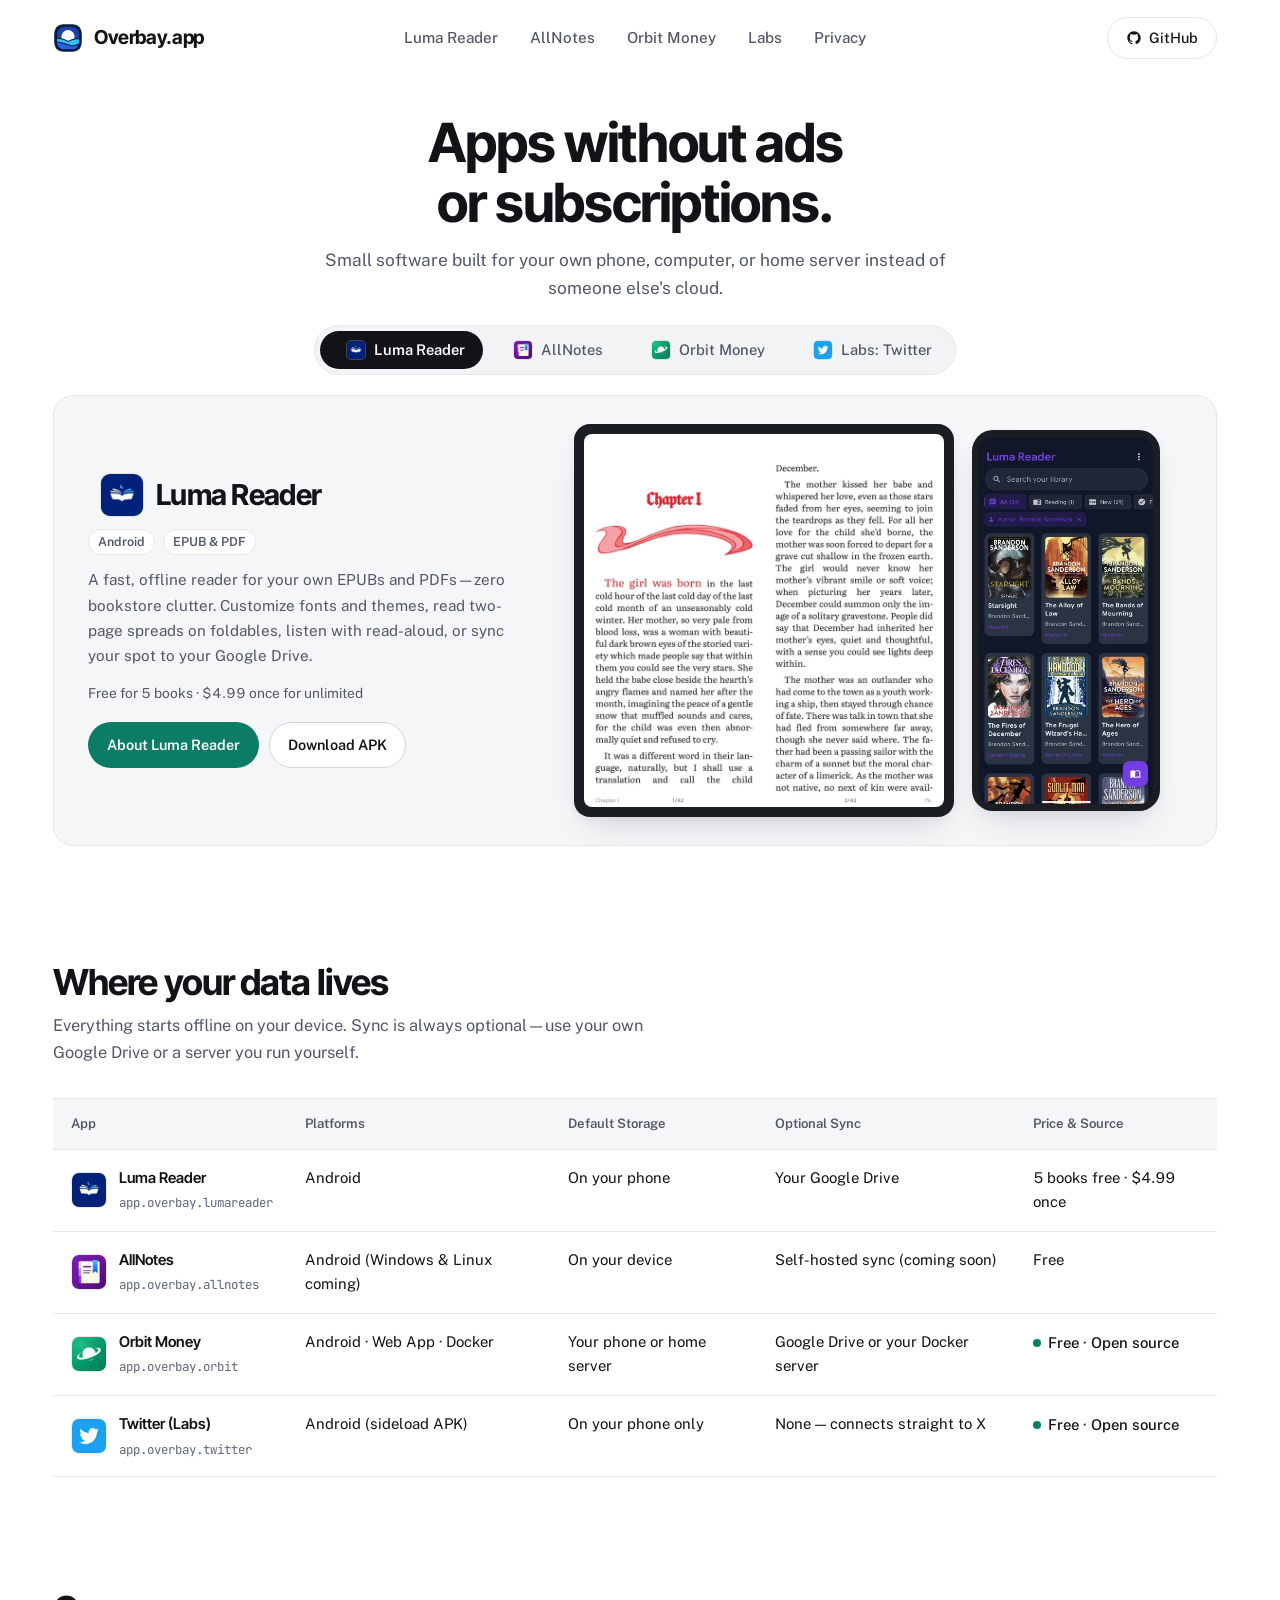
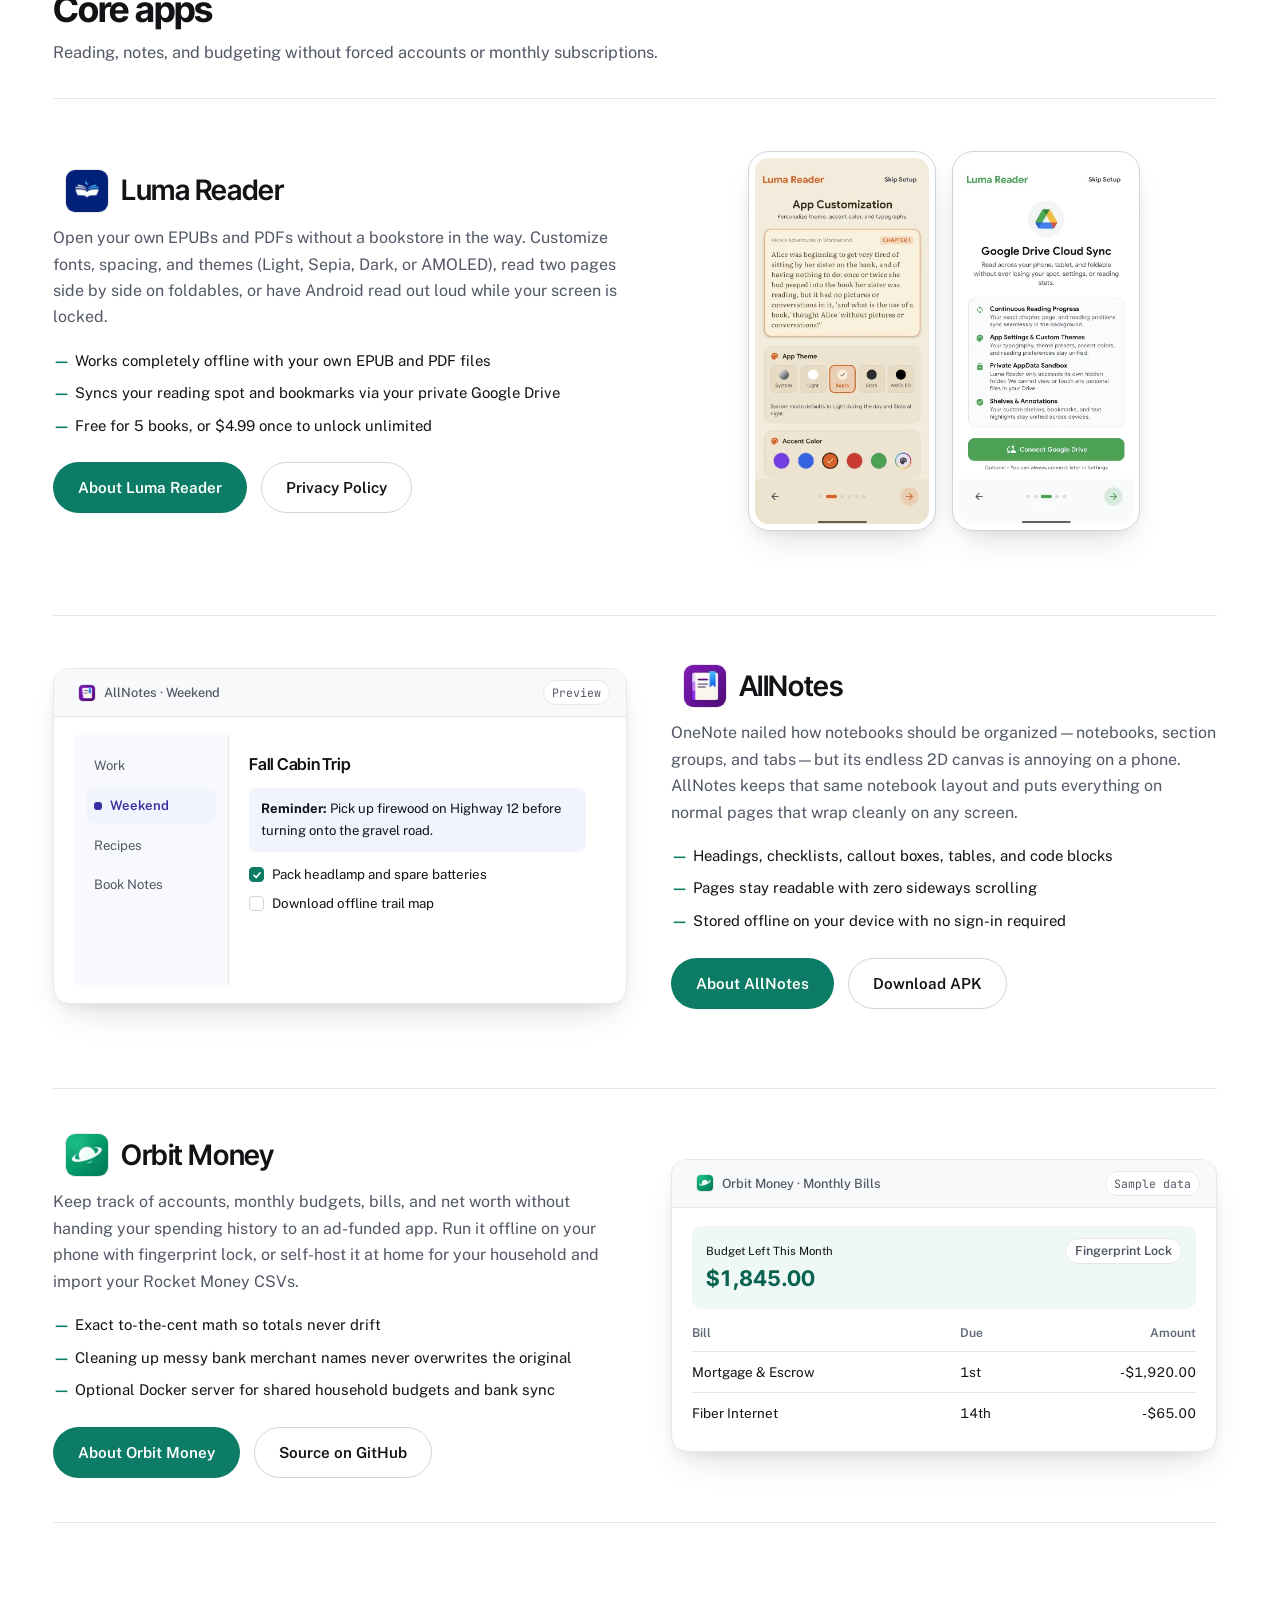
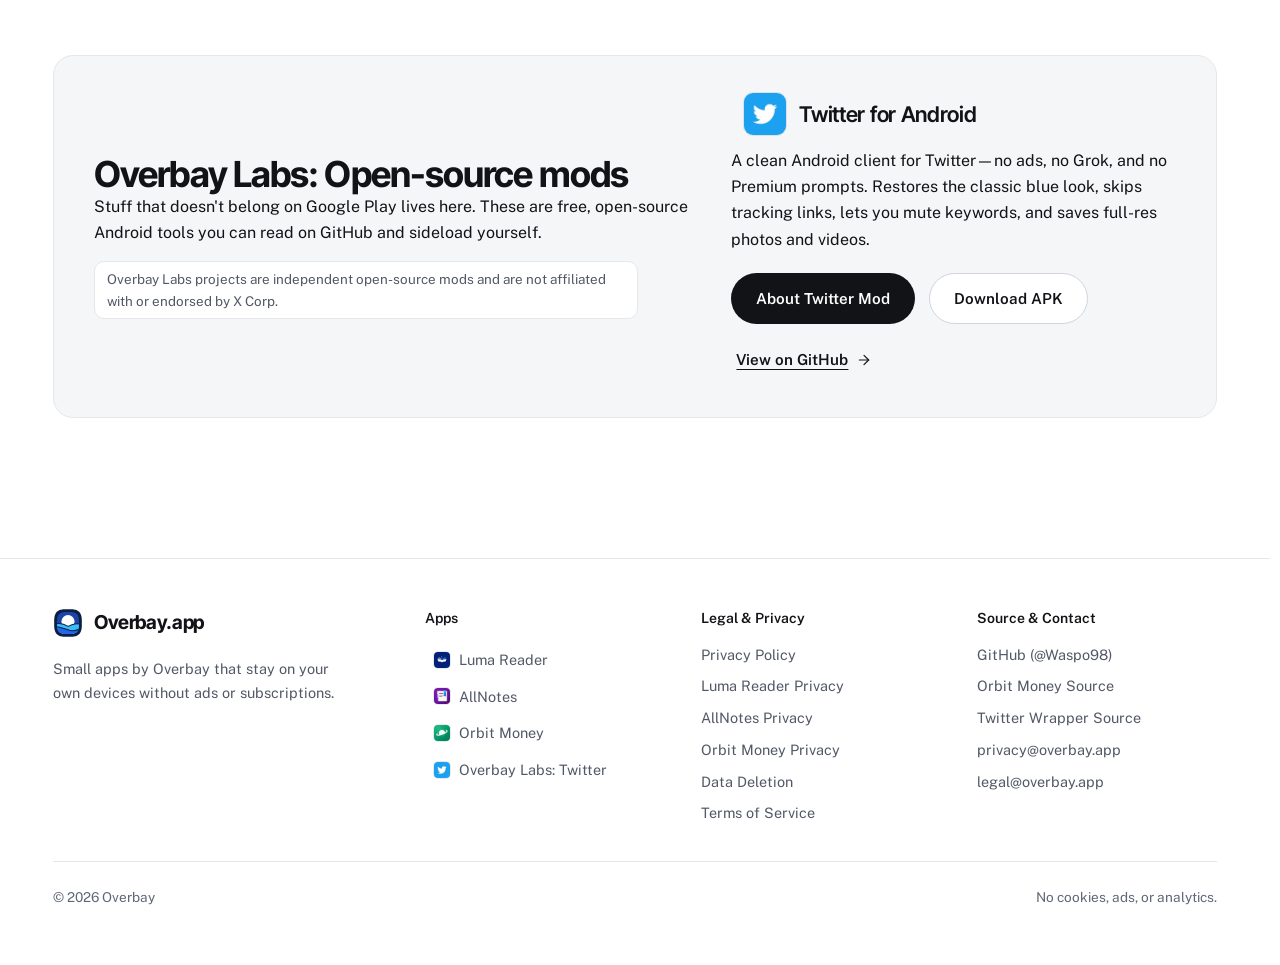
==== commit f18fbfc0: "feat: add updated app icons across all pages and components" ====
--- a/index.html
+++ b/index.html
@@ -26,8 +26,8 @@
   <link rel="apple-touch-icon" href="/assets/brand/apple-touch-icon.png">
   <link rel="preload" href="/assets/fonts/inter-tight-latin.woff2" as="font" type="font/woff2" crossorigin>
   <link rel="preload" href="/assets/fonts/public-sans-latin.woff2" as="font" type="font/woff2" crossorigin>
-  <link rel="stylesheet" href="/css/styles.css?v=2">
-  <noscript><link rel="stylesheet" href="/css/noscript.css?v=2"></noscript>
+  <link rel="stylesheet" href="/css/styles.css?v=3">
+  <noscript><link rel="stylesheet" href="/css/noscript.css?v=3"></noscript>
   <script type="application/ld+json">
   {
     "@context": "https://schema.org",
@@ -131,10 +131,34 @@
         <p class="studio-lead">Small software built for your own phone, computer, or home server instead of someone else's cloud.</p>
 
         <div class="stage-tabs" role="tablist" aria-label="Featured applications" data-tabs>
-          <button class="stage-tab" type="button" role="tab" id="tab-luma" aria-selected="true" aria-controls="panel-luma">Luma Reader</button>
-          <button class="stage-tab" type="button" role="tab" id="tab-allnotes" aria-selected="false" aria-controls="panel-allnotes" tabindex="-1">AllNotes</button>
-          <button class="stage-tab" type="button" role="tab" id="tab-orbit" aria-selected="false" aria-controls="panel-orbit" tabindex="-1">Orbit Money</button>
-          <button class="stage-tab" type="button" role="tab" id="tab-labs" aria-selected="false" aria-controls="panel-labs" tabindex="-1">Labs: Twitter</button>
+          <button class="stage-tab" type="button" role="tab" id="tab-luma" aria-selected="true" aria-controls="panel-luma">
+            <picture>
+              <source srcset="/assets/icons/lumareader-96.webp" type="image/webp">
+              <img class="app-icon app-icon--xs" src="/assets/icons/lumareader-96.png" alt="" width="20" height="20" decoding="async">
+            </picture>
+            <span>Luma Reader</span>
+          </button>
+          <button class="stage-tab" type="button" role="tab" id="tab-allnotes" aria-selected="false" aria-controls="panel-allnotes" tabindex="-1">
+            <picture>
+              <source srcset="/assets/icons/allnotes-96.webp" type="image/webp">
+              <img class="app-icon app-icon--xs" src="/assets/icons/allnotes-96.png" alt="" width="20" height="20" decoding="async">
+            </picture>
+            <span>AllNotes</span>
+          </button>
+          <button class="stage-tab" type="button" role="tab" id="tab-orbit" aria-selected="false" aria-controls="panel-orbit" tabindex="-1">
+            <picture>
+              <source srcset="/assets/icons/orbitmoney-96.webp" type="image/webp">
+              <img class="app-icon app-icon--xs" src="/assets/icons/orbitmoney-96.png" alt="" width="20" height="20" decoding="async">
+            </picture>
+            <span>Orbit Money</span>
+          </button>
+          <button class="stage-tab" type="button" role="tab" id="tab-labs" aria-selected="false" aria-controls="panel-labs" tabindex="-1">
+            <picture>
+              <source srcset="/assets/icons/twitter-96.webp" type="image/webp">
+              <img class="app-icon app-icon--xs" src="/assets/icons/twitter-96.png" alt="" width="20" height="20" decoding="async">
+            </picture>
+            <span>Labs: Twitter</span>
+          </button>
         </div>
       </div>
 
@@ -145,7 +169,13 @@
             <!-- Panel 1: Luma Reader -->
             <div class="stage-panel" role="tabpanel" id="panel-luma" aria-labelledby="tab-luma">
               <div class="stage-copy">
-                <h2>Luma Reader</h2>
+                <div class="stage-app-name">
+                  <picture>
+                    <source srcset="/assets/icons/lumareader-96.webp 1x, /assets/icons/lumareader-192.webp 2x" type="image/webp">
+                    <img class="app-icon" src="/assets/icons/lumareader-96.png" srcset="/assets/icons/lumareader-96.png 1x, /assets/icons/lumareader-192.png 2x" alt="" width="44" height="44" decoding="async">
+                  </picture>
+                  <h2>Luma Reader</h2>
+                </div>
                 <div class="stage-badge-row">
                   <span class="stage-app-badge">Android</span>
                   <span class="stage-app-badge">EPUB &amp; PDF</span>
@@ -176,7 +206,13 @@
             <!-- Panel 2: AllNotes -->
             <div class="stage-panel" role="tabpanel" id="panel-allnotes" aria-labelledby="tab-allnotes" hidden>
               <div class="stage-copy">
-                <h2>AllNotes</h2>
+                <div class="stage-app-name">
+                  <picture>
+                    <source srcset="/assets/icons/allnotes-96.webp 1x, /assets/icons/allnotes-192.webp 2x" type="image/webp">
+                    <img class="app-icon" src="/assets/icons/allnotes-96.png" srcset="/assets/icons/allnotes-96.png 1x, /assets/icons/allnotes-192.png 2x" alt="" width="44" height="44" decoding="async">
+                  </picture>
+                  <h2>AllNotes</h2>
+                </div>
                 <div class="stage-badge-row">
                   <span class="stage-app-badge">Android</span>
                   <span class="stage-app-badge">Offline Notes</span>
@@ -191,7 +227,13 @@
               <div class="stage-visuals" data-screenshot-slot="allnotes-hero">
                 <div class="ui-specimen">
                   <div class="ui-specimen__bar">
-                    <span>AllNotes · House Projects</span>
+                    <span class="specimen-app-label">
+                      <picture>
+                        <source srcset="/assets/icons/allnotes-96.webp" type="image/webp">
+                        <img class="app-icon app-icon--xs" src="/assets/icons/allnotes-96.png" alt="" width="18" height="18" loading="lazy" decoding="async">
+                      </picture>
+                      <span>AllNotes · House Projects</span>
+                    </span>
                     <span class="ui-specimen__tag">Preview</span>
                   </div>
                   <div class="ui-specimen__body">
@@ -222,7 +264,13 @@
             <!-- Panel 3: Orbit Money -->
             <div class="stage-panel" role="tabpanel" id="panel-orbit" aria-labelledby="tab-orbit" hidden>
               <div class="stage-copy">
-                <h2>Orbit Money</h2>
+                <div class="stage-app-name">
+                  <picture>
+                    <source srcset="/assets/icons/orbitmoney-96.webp 1x, /assets/icons/orbitmoney-192.webp 2x" type="image/webp">
+                    <img class="app-icon" src="/assets/icons/orbitmoney-96.png" srcset="/assets/icons/orbitmoney-96.png 1x, /assets/icons/orbitmoney-192.png 2x" alt="" width="44" height="44" decoding="async">
+                  </picture>
+                  <h2>Orbit Money</h2>
+                </div>
                 <div class="stage-badge-row">
                   <span class="stage-app-badge">Android · Web App · Docker</span>
                   <span class="stage-app-badge">Open Source</span>
@@ -237,7 +285,13 @@
               <div class="stage-visuals" data-screenshot-slot="orbit-hero">
                 <div class="ui-specimen">
                   <div class="ui-specimen__bar">
-                    <span>Orbit Money · Household Budget</span>
+                    <span class="specimen-app-label">
+                      <picture>
+                        <source srcset="/assets/icons/orbitmoney-96.webp" type="image/webp">
+                        <img class="app-icon app-icon--xs" src="/assets/icons/orbitmoney-96.png" alt="" width="18" height="18" loading="lazy" decoding="async">
+                      </picture>
+                      <span>Orbit Money · Household Budget</span>
+                    </span>
                     <span class="ui-specimen__tag">Sample data</span>
                   </div>
                   <div class="ui-specimen__body">
@@ -284,7 +338,13 @@
             <!-- Panel 4: Overbay Labs: Twitter -->
             <div class="stage-panel" role="tabpanel" id="panel-labs" aria-labelledby="tab-labs" hidden>
               <div class="stage-copy">
-                <h2>Twitter (Overbay Labs)</h2>
+                <div class="stage-app-name">
+                  <picture>
+                    <source srcset="/assets/icons/twitter-96.webp 1x, /assets/icons/twitter-192.webp 2x" type="image/webp">
+                    <img class="app-icon" src="/assets/icons/twitter-96.png" srcset="/assets/icons/twitter-96.png 1x, /assets/icons/twitter-192.png 2x" alt="" width="44" height="44" decoding="async">
+                  </picture>
+                  <h2>Twitter (Overbay Labs)</h2>
+                </div>
                 <div class="stage-badge-row">
                   <span class="stage-app-badge">Open Source</span>
                   <span class="stage-app-badge">Sideload APK</span>
@@ -299,7 +359,13 @@
               <div class="stage-visuals" data-screenshot-slot="twitter-hero">
                 <div class="ui-specimen">
                   <div class="ui-specimen__bar">
-                    <span>Twitter (Overbay Labs)</span>
+                    <span class="specimen-app-label">
+                      <picture>
+                        <source srcset="/assets/icons/twitter-96.webp" type="image/webp">
+                        <img class="app-icon app-icon--xs" src="/assets/icons/twitter-96.png" alt="" width="18" height="18" loading="lazy" decoding="async">
+                      </picture>
+                      <span>Twitter (Overbay Labs)</span>
+                    </span>
                     <span class="ui-specimen__tag">Preview</span>
                   </div>
                   <div class="ui-specimen__body">
@@ -358,8 +424,18 @@
             <tbody>
               <tr>
                 <td data-label="App">
-                  <a class="app-cell-link" href="/lumareader/">Luma Reader</a>
-                  <code class="pkg-code">app.overbay.lumareader</code>
+                  <div class="app-cell">
+                    <a class="app-cell-icon" href="/lumareader/" tabindex="-1" aria-hidden="true">
+                      <picture>
+                        <source srcset="/assets/icons/lumareader-96.webp 1x, /assets/icons/lumareader-192.webp 2x" type="image/webp">
+                        <img class="app-icon app-icon--md" src="/assets/icons/lumareader-96.png" srcset="/assets/icons/lumareader-96.png 1x, /assets/icons/lumareader-192.png 2x" alt="" width="36" height="36" loading="lazy" decoding="async">
+                      </picture>
+                    </a>
+                    <div>
+                      <a class="app-cell-link" href="/lumareader/">Luma Reader</a>
+                      <code class="pkg-code">app.overbay.lumareader</code>
+                    </div>
+                  </div>
                 </td>
                 <td data-label="Platforms">Android</td>
                 <td data-label="Default Storage">On your phone</td>
@@ -368,8 +444,18 @@
               </tr>
               <tr>
                 <td data-label="App">
-                  <a class="app-cell-link" href="/allnotes/">AllNotes</a>
-                  <code class="pkg-code">app.overbay.allnotes</code>
+                  <div class="app-cell">
+                    <a class="app-cell-icon" href="/allnotes/" tabindex="-1" aria-hidden="true">
+                      <picture>
+                        <source srcset="/assets/icons/allnotes-96.webp 1x, /assets/icons/allnotes-192.webp 2x" type="image/webp">
+                        <img class="app-icon app-icon--md" src="/assets/icons/allnotes-96.png" srcset="/assets/icons/allnotes-96.png 1x, /assets/icons/allnotes-192.png 2x" alt="" width="36" height="36" loading="lazy" decoding="async">
+                      </picture>
+                    </a>
+                    <div>
+                      <a class="app-cell-link" href="/allnotes/">AllNotes</a>
+                      <code class="pkg-code">app.overbay.allnotes</code>
+                    </div>
+                  </div>
                 </td>
                 <td data-label="Platforms">Android (Windows &amp; Linux coming)</td>
                 <td data-label="Default Storage">On your device</td>
@@ -378,8 +464,18 @@
               </tr>
               <tr>
                 <td data-label="App">
-                  <a class="app-cell-link" href="/orbitmoney/">Orbit Money</a>
-                  <code class="pkg-code">app.overbay.orbit</code>
+                  <div class="app-cell">
+                    <a class="app-cell-icon" href="/orbitmoney/" tabindex="-1" aria-hidden="true">
+                      <picture>
+                        <source srcset="/assets/icons/orbitmoney-96.webp 1x, /assets/icons/orbitmoney-192.webp 2x" type="image/webp">
+                        <img class="app-icon app-icon--md" src="/assets/icons/orbitmoney-96.png" srcset="/assets/icons/orbitmoney-96.png 1x, /assets/icons/orbitmoney-192.png 2x" alt="" width="36" height="36" loading="lazy" decoding="async">
+                      </picture>
+                    </a>
+                    <div>
+                      <a class="app-cell-link" href="/orbitmoney/">Orbit Money</a>
+                      <code class="pkg-code">app.overbay.orbit</code>
+                    </div>
+                  </div>
                 </td>
                 <td data-label="Platforms">Android · Web App · Docker</td>
                 <td data-label="Default Storage">Your phone or home server</td>
@@ -388,8 +484,18 @@
               </tr>
               <tr>
                 <td data-label="App">
-                  <a class="app-cell-link" href="/labs/twitter/">Twitter (Labs)</a>
-                  <code class="pkg-code">app.overbay.twitter</code>
+                  <div class="app-cell">
+                    <a class="app-cell-icon" href="/labs/twitter/" tabindex="-1" aria-hidden="true">
+                      <picture>
+                        <source srcset="/assets/icons/twitter-96.webp 1x, /assets/icons/twitter-192.webp 2x" type="image/webp">
+                        <img class="app-icon app-icon--md" src="/assets/icons/twitter-96.png" srcset="/assets/icons/twitter-96.png 1x, /assets/icons/twitter-192.png 2x" alt="" width="36" height="36" loading="lazy" decoding="async">
+                      </picture>
+                    </a>
+                    <div>
+                      <a class="app-cell-link" href="/labs/twitter/">Twitter (Labs)</a>
+                      <code class="pkg-code">app.overbay.twitter</code>
+                    </div>
+                  </div>
                 </td>
                 <td data-label="Platforms">Android (sideload APK)</td>
                 <td data-label="Default Storage">On your phone only</td>
@@ -416,8 +522,8 @@
             <div class="spotlight-copy">
               <div class="stage-app-name">
                 <picture>
-                  <source srcset="/assets/screenshots/lumareader/icon-96.webp" type="image/webp">
-                  <img class="app-icon" src="/assets/screenshots/lumareader/icon-96.png" alt="Luma Reader icon" width="44" height="44" loading="lazy" decoding="async">
+                  <source srcset="/assets/icons/lumareader-96.webp 1x, /assets/icons/lumareader-192.webp 2x" type="image/webp">
+                  <img class="app-icon" src="/assets/icons/lumareader-96.png" srcset="/assets/icons/lumareader-96.png 1x, /assets/icons/lumareader-192.png 2x" alt="" width="44" height="44" loading="lazy" decoding="async">
                 </picture>
                 <h3>Luma Reader</h3>
               </div>
@@ -451,7 +557,13 @@
           <!-- AllNotes Spotlight -->
           <article class="spotlight-row">
             <div class="spotlight-copy">
-              <h3>AllNotes</h3>
+              <div class="stage-app-name">
+                <picture>
+                  <source srcset="/assets/icons/allnotes-96.webp 1x, /assets/icons/allnotes-192.webp 2x" type="image/webp">
+                  <img class="app-icon" src="/assets/icons/allnotes-96.png" srcset="/assets/icons/allnotes-96.png 1x, /assets/icons/allnotes-192.png 2x" alt="" width="44" height="44" loading="lazy" decoding="async">
+                </picture>
+                <h3>AllNotes</h3>
+              </div>
               <p>OneNote nailed how notebooks should be organized—notebooks, section groups, and tabs—but its endless 2D canvas is annoying on a phone. AllNotes keeps that same notebook layout and puts everything on normal pages that wrap cleanly on any screen.</p>
               <ul class="fact-list">
                 <li>Headings, checklists, callout boxes, tables, and code blocks</li>
@@ -466,7 +578,13 @@
             <div class="spotlight-media" data-screenshot-slot="allnotes-spotlight">
               <div class="ui-specimen">
                 <div class="ui-specimen__bar">
-                  <span>AllNotes · Weekend</span>
+                  <span class="specimen-app-label">
+                    <picture>
+                      <source srcset="/assets/icons/allnotes-96.webp" type="image/webp">
+                      <img class="app-icon app-icon--xs" src="/assets/icons/allnotes-96.png" alt="" width="18" height="18" loading="lazy" decoding="async">
+                    </picture>
+                    <span>AllNotes · Weekend</span>
+                  </span>
                   <span class="ui-specimen__tag">Preview</span>
                 </div>
                 <div class="ui-specimen__body">
@@ -496,7 +614,13 @@
           <!-- Orbit Money Spotlight -->
           <article class="spotlight-row">
             <div class="spotlight-copy">
-              <h3>Orbit Money</h3>
+              <div class="stage-app-name">
+                <picture>
+                  <source srcset="/assets/icons/orbitmoney-96.webp 1x, /assets/icons/orbitmoney-192.webp 2x" type="image/webp">
+                  <img class="app-icon" src="/assets/icons/orbitmoney-96.png" srcset="/assets/icons/orbitmoney-96.png 1x, /assets/icons/orbitmoney-192.png 2x" alt="" width="44" height="44" loading="lazy" decoding="async">
+                </picture>
+                <h3>Orbit Money</h3>
+              </div>
               <p>Keep track of accounts, monthly budgets, bills, and net worth without handing your spending history to an ad-funded app. Run it offline on your phone with fingerprint lock, or self-host it at home for your household and import your Rocket Money CSVs.</p>
               <ul class="fact-list">
                 <li>Exact to-the-cent math so totals never drift</li>
@@ -511,7 +635,13 @@
             <div class="spotlight-media" data-screenshot-slot="orbit-spotlight">
               <div class="ui-specimen">
                 <div class="ui-specimen__bar">
-                  <span>Orbit Money · Monthly Bills</span>
+                  <span class="specimen-app-label">
+                    <picture>
+                      <source srcset="/assets/icons/orbitmoney-96.webp" type="image/webp">
+                      <img class="app-icon app-icon--xs" src="/assets/icons/orbitmoney-96.png" alt="" width="18" height="18" loading="lazy" decoding="async">
+                    </picture>
+                    <span>Orbit Money · Monthly Bills</span>
+                  </span>
                   <span class="ui-specimen__tag">Sample data</span>
                 </div>
                 <div class="ui-specimen__body">
@@ -563,7 +693,13 @@
             <p class="disclaimer-note">Overbay Labs projects are independent open-source mods and are not affiliated with or endorsed by X Corp.</p>
           </div>
           <div>
-            <h3>Twitter for Android</h3>
+            <div class="stage-app-name">
+              <picture>
+                <source srcset="/assets/icons/twitter-96.webp 1x, /assets/icons/twitter-192.webp 2x" type="image/webp">
+                <img class="app-icon" src="/assets/icons/twitter-96.png" srcset="/assets/icons/twitter-96.png 1x, /assets/icons/twitter-192.png 2x" alt="" width="44" height="44" loading="lazy" decoding="async">
+              </picture>
+              <h3>Twitter for Android</h3>
+            </div>
             <p>A clean Android client for Twitter—no ads, no Grok, and no Premium prompts. Restores the classic blue look, skips tracking links, lets you mute keywords, and saves full-res photos and videos.</p>
             <div class="btn-row">
               <a class="btn btn--dark" href="/labs/twitter/">About Twitter Mod</a>
@@ -589,10 +725,10 @@
         <div class="footer-col">
           <p class="footer-heading">Apps</p>
           <ul>
-            <li><a href="/lumareader/">Luma Reader</a></li>
-            <li><a href="/allnotes/">AllNotes</a></li>
-            <li><a href="/orbitmoney/">Orbit Money</a></li>
-            <li><a href="/labs/twitter/">Overbay Labs: Twitter</a></li>
+            <li><a href="/lumareader/"><picture><source srcset="/assets/icons/lumareader-96.webp" type="image/webp"><img class="app-icon app-icon--xs" src="/assets/icons/lumareader-96.png" alt="" width="18" height="18" loading="lazy" decoding="async"></picture><span>Luma Reader</span></a></li>
+            <li><a href="/allnotes/"><picture><source srcset="/assets/icons/allnotes-96.webp" type="image/webp"><img class="app-icon app-icon--xs" src="/assets/icons/allnotes-96.png" alt="" width="18" height="18" loading="lazy" decoding="async"></picture><span>AllNotes</span></a></li>
+            <li><a href="/orbitmoney/"><picture><source srcset="/assets/icons/orbitmoney-96.webp" type="image/webp"><img class="app-icon app-icon--xs" src="/assets/icons/orbitmoney-96.png" alt="" width="18" height="18" loading="lazy" decoding="async"></picture><span>Orbit Money</span></a></li>
+            <li><a href="/labs/twitter/"><picture><source srcset="/assets/icons/twitter-96.webp" type="image/webp"><img class="app-icon app-icon--xs" src="/assets/icons/twitter-96.png" alt="" width="18" height="18" loading="lazy" decoding="async"></picture><span>Overbay Labs: Twitter</span></a></li>
           </ul>
         </div>
         <div class="footer-col">
--- a/css/styles.css
+++ b/css/styles.css
@@ -280,6 +280,11 @@
   flex-shrink: 0;
 }
 
+.brand-mark--sm {
+  width: 24px;
+  height: 24px;
+}
+
 .nav-menu {
   display: flex;
   align-items: center;
@@ -530,6 +535,9 @@
 }
 
 .footer-col a {
+  display: inline-flex;
+  align-items: center;
+  gap: 8px;
   color: var(--ink-secondary);
   text-decoration: none;
   font-size: 0.9rem;
@@ -584,13 +592,17 @@
 
 .stage-tab {
   appearance: none;
+  display: inline-flex;
+  align-items: center;
+  justify-content: center;
+  gap: 8px;
   border: none;
   background: transparent;
   color: var(--ink-secondary);
   font-family: var(--font-body);
   font-size: 0.92rem;
   font-weight: 500;
-  padding: 9px 20px;
+  padding: 9px 18px;
   border-radius: var(--radius-pill);
   cursor: pointer;
   transition: background var(--dur-fast) ease, color var(--dur-fast) ease;
@@ -604,6 +616,10 @@
   background: var(--ink-primary);
   color: #ffffff;
   font-weight: 600;
+}
+
+.stage-tab[aria-selected="true"] .app-icon {
+  border-color: rgba(255, 255, 255, 0.22);
 }
 
 /* ── Gallery Stage Container ── */
@@ -655,24 +671,39 @@
   font-size: 1.05rem;
   font-weight: 600;
   color: var(--ink-primary);
-  margin-bottom: 10px;
+  margin-bottom: 12px;
   display: inline-flex;
   align-items: center;
-  gap: 10px;
-}
-
+  gap: 12px;
+}
+
+.stage-app-name h1,
+.stage-app-name h2,
 .stage-app-name h3 {
   margin-bottom: 0;
 }
 
 .app-icon {
   border-radius: 10px;
-  border: 1px solid var(--border-hairline);
+  border: 1px solid rgba(17, 19, 22, 0.09);
   flex-shrink: 0;
+  display: block;
 }
 
 .app-icon--lg {
   border-radius: 12px;
+}
+
+.app-icon--md {
+  border-radius: 8px;
+}
+
+.app-icon--sm {
+  border-radius: 6px;
+}
+
+.app-icon--xs {
+  border-radius: 5px;
 }
 
 .stage-app-badge {
@@ -693,11 +724,15 @@
   margin-bottom: 12px;
 }
 
-.stage-copy h2 {
+.stage-copy > h2,
+.stage-copy .stage-app-name h2 {
   font-size: clamp(1.5rem, 2.25vw, 1.9rem);
   line-height: 1.15;
+  max-width: 22ch;
+}
+
+.stage-copy > h2 {
   margin-bottom: 10px;
-  max-width: 22ch;
 }
 
 .stage-desc {
@@ -807,6 +842,15 @@
   color: var(--ink-secondary);
 }
 
+.specimen-app-label {
+  display: inline-flex;
+  align-items: center;
+  gap: 8px;
+  font-weight: 500;
+  color: var(--ink-secondary);
+  min-width: 0;
+}
+
 .ui-specimen__tag {
   font-family: var(--font-mono);
   font-size: 0.72rem;
@@ -1110,6 +1154,18 @@
   border-bottom: none;
 }
 
+.app-cell {
+  display: flex;
+  align-items: center;
+  gap: 12px;
+}
+
+.app-cell-icon {
+  display: block;
+  flex-shrink: 0;
+  text-decoration: none;
+}
+
 .app-cell-link {
   font-family: var(--font-display);
   font-weight: 600;
@@ -1172,8 +1228,12 @@
   order: -1;
 }
 
-.spotlight-copy h3 {
+.spotlight-copy > h3,
+.spotlight-copy .stage-app-name h3 {
   font-size: clamp(1.45rem, 2.2vw, 1.85rem);
+}
+
+.spotlight-copy > h3 {
   margin-bottom: 12px;
 }
 
@@ -1256,6 +1316,10 @@
   align-items: center;
 }
 
+.page-hero-copy > h1 {
+  margin-bottom: 14px;
+}
+
 .page-hero-title {
   display: flex;
   align-items: center;
@@ -1265,10 +1329,6 @@
 
 .page-hero-title h1 {
   margin-bottom: 0;
-}
-
-.page-hero-copy h1 {
-  margin-bottom: 14px;
 }
 
 .page-hero-lead {
@@ -1579,18 +1639,35 @@
 .legal-nav-pills {
   display: flex;
   flex-wrap: wrap;
-  gap: 8px;
+  gap: 6px;
   margin-bottom: 28px;
 }
 
 .legal-nav-pills a {
+  display: inline-flex;
+  align-items: center;
+  gap: 6px;
   text-decoration: none;
-  padding: 7px 14px;
+  padding: 6px 12px;
   border-radius: var(--radius-pill);
   border: 1px solid var(--border-hairline);
-  font-size: 0.88rem;
+  font-size: 0.85rem;
   font-weight: 500;
   color: var(--ink-secondary);
+}
+
+.privacy-app-list {
+  list-style: none;
+  padding-left: 0 !important;
+  display: grid;
+  gap: 12px;
+}
+
+.privacy-app-list li {
+  display: flex;
+  align-items: center;
+  gap: 12px;
+  margin-bottom: 0;
 }
 
 .legal-nav-pills a[aria-current="page"],
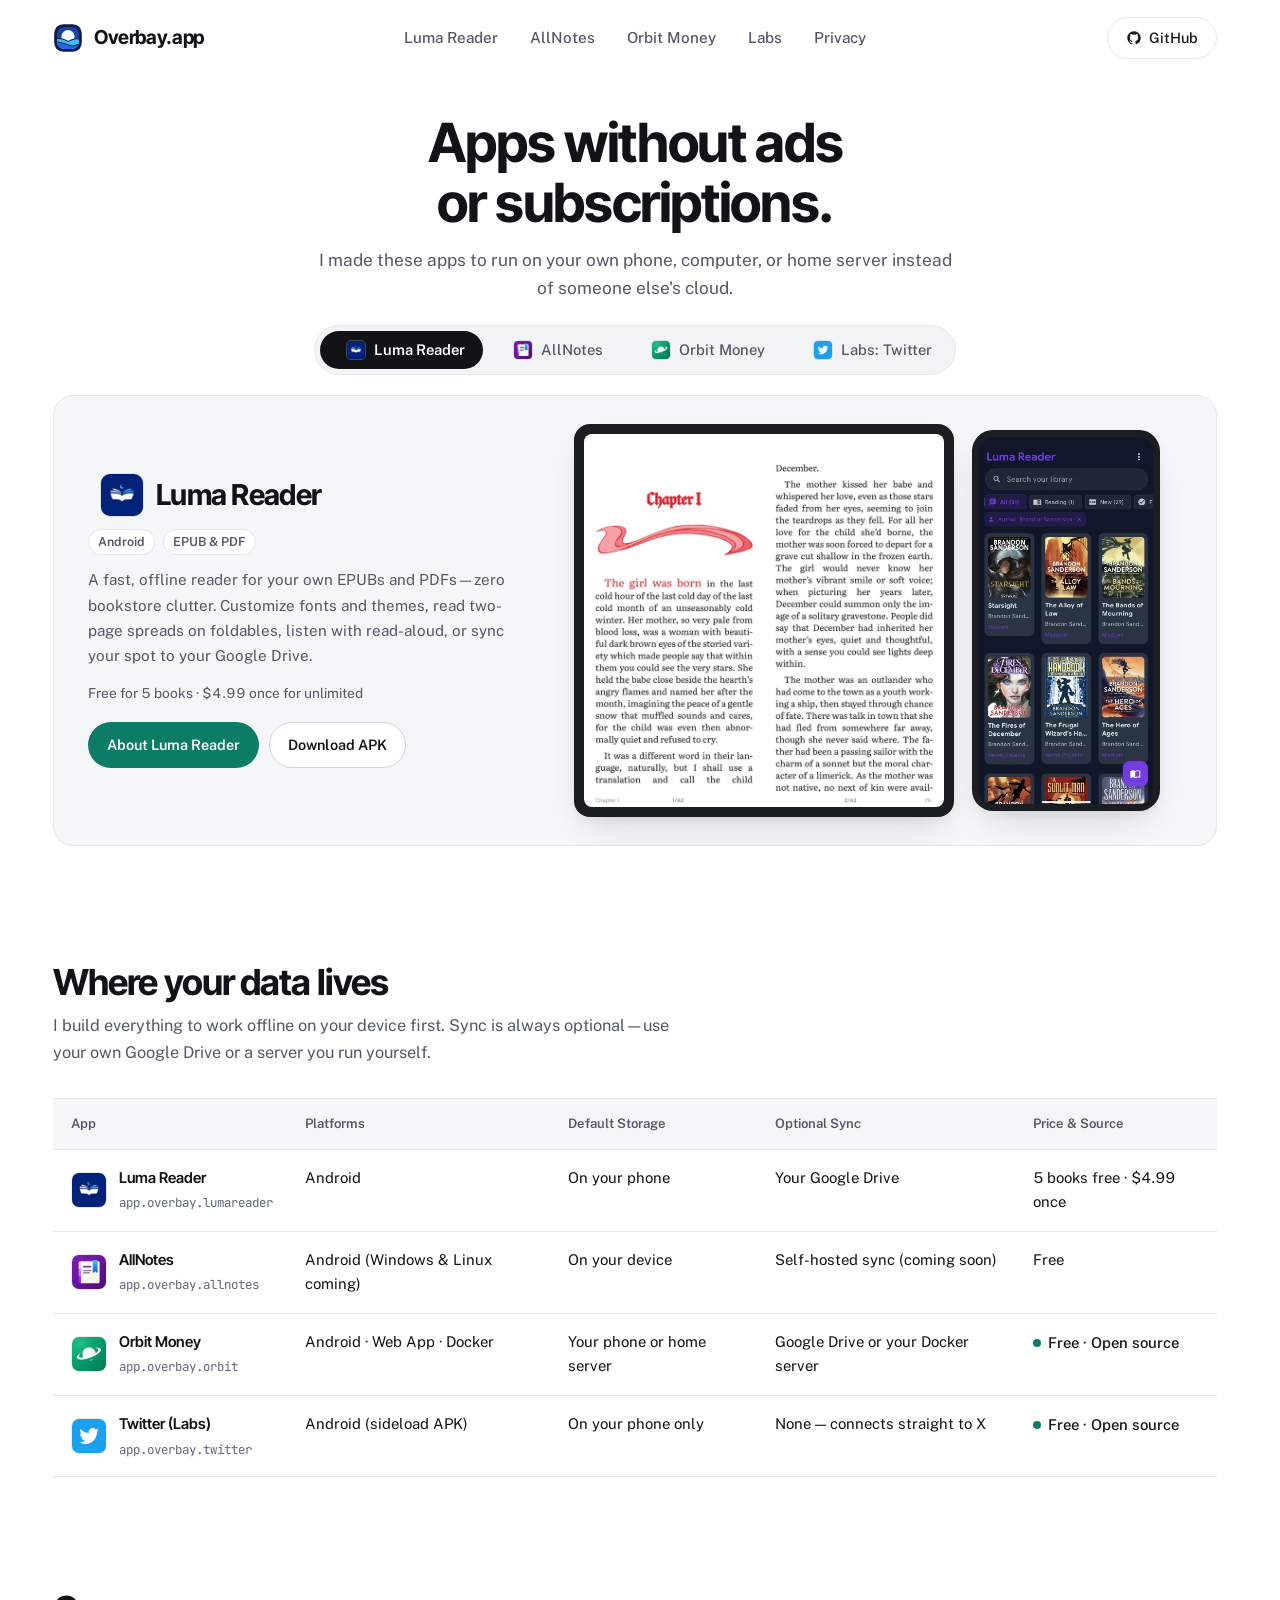
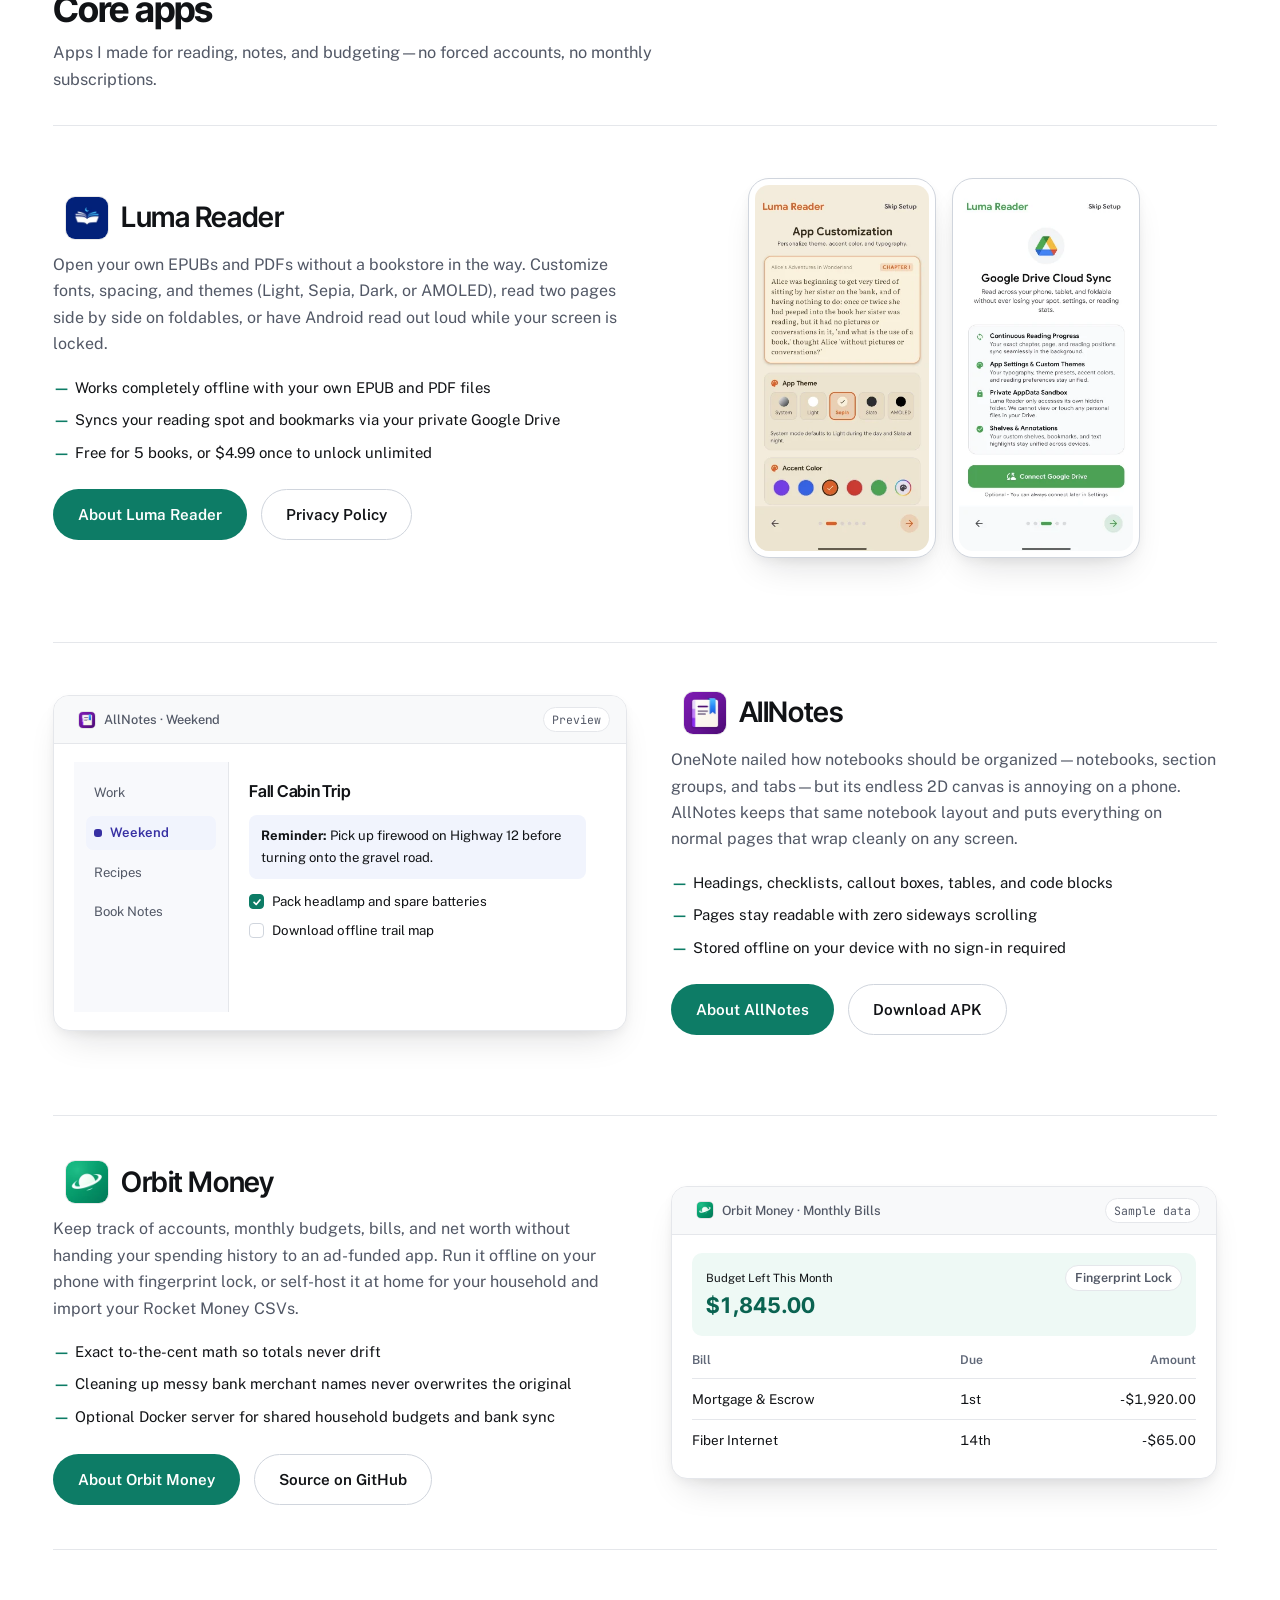
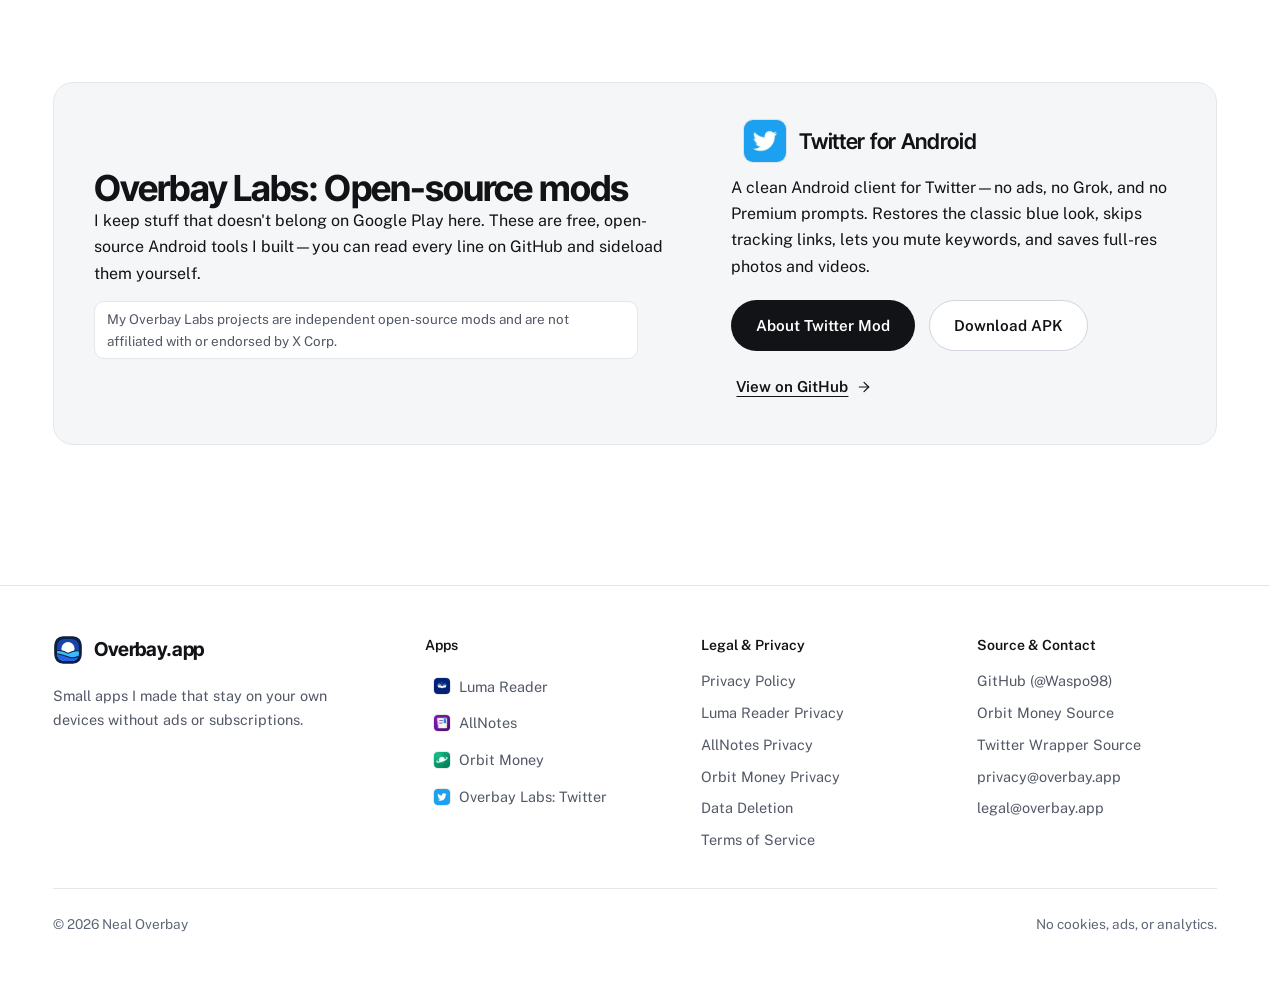
==== commit 7175506a: "copy: rewrite site copy in first person and credit Neal Overbay" ====
--- a/index.html
+++ b/index.html
@@ -4,13 +4,13 @@
   <meta charset="utf-8">
   <meta name="viewport" content="width=device-width, initial-scale=1">
   <title>Overbay.app — Simple apps without ads or subscriptions</title>
-  <meta name="description" content="Small apps that stay on your phone, computer, or home server. No ads, no tracking, no subscriptions: Luma Reader, AllNotes, Orbit Money, and Overbay Labs.">
+  <meta name="description" content="Small apps I made to stay on your phone, computer, or home server. No ads, no tracking, no subscriptions: Luma Reader, AllNotes, Orbit Money, and Overbay Labs.">
   <meta name="robots" content="index,follow">
   <link rel="canonical" href="https://overbay.app/">
   <meta property="og:type" content="website">
   <meta property="og:site_name" content="Overbay.app">
   <meta property="og:title" content="Overbay.app — Simple apps without ads or subscriptions">
-  <meta property="og:description" content="Apps that stay on your phone, computer, or home server. No ads, no tracking, no subscriptions: Luma Reader, AllNotes, Orbit Money, and Overbay Labs.">
+  <meta property="og:description" content="Apps I made to stay on your phone, computer, or home server. No ads, no tracking, no subscriptions: Luma Reader, AllNotes, Orbit Money, and Overbay Labs.">
   <meta property="og:url" content="https://overbay.app/">
   <meta property="og:image" content="https://overbay.app/assets/brand/og-image.png">
   <meta property="og:image:width" content="1200">
@@ -18,7 +18,7 @@
   <meta property="og:image:alt" content="Overbay.app — Simple apps without ads or subscriptions">
   <meta name="twitter:card" content="summary_large_image">
   <meta name="twitter:title" content="Overbay.app — Simple apps without ads or subscriptions">
-  <meta name="twitter:description" content="Apps that stay on your phone, computer, or home server: Luma Reader, AllNotes, Orbit Money, and Overbay Labs.">
+  <meta name="twitter:description" content="Apps I made to stay on your phone, computer, or home server: Luma Reader, AllNotes, Orbit Money, and Overbay Labs.">
   <meta name="twitter:image" content="https://overbay.app/assets/brand/og-image.png">
   <meta name="twitter:image:alt" content="Overbay.app — Simple apps without ads or subscriptions">
   <link rel="icon" type="image/svg+xml" href="/assets/brand/favicon.svg">
@@ -33,11 +33,11 @@
     "@context": "https://schema.org",
     "@graph": [
       {
-        "@type": "Organization",
-        "@id": "https://overbay.app/#organization",
-        "name": "Overbay",
+        "@type": "Person",
+        "@id": "https://overbay.app/#author",
+        "name": "Neal Overbay",
         "url": "https://overbay.app/",
-        "logo": "https://overbay.app/assets/brand/overbay-mark.svg",
+        "image": "https://overbay.app/assets/brand/overbay-mark.svg",
         "email": "privacy@overbay.app",
         "sameAs": [
           "https://github.com/Waspo98"
@@ -48,12 +48,12 @@
         "@id": "https://overbay.app/#website",
         "url": "https://overbay.app/",
         "name": "Overbay.app",
-        "publisher": { "@id": "https://overbay.app/#organization" }
+        "publisher": { "@id": "https://overbay.app/#author" }
       },
       {
         "@type": "ItemList",
         "@id": "https://overbay.app/#catalog",
-        "name": "Overbay Software Catalog",
+        "name": "Apps by Neal Overbay",
         "itemListElement": [
           {
             "@type": "ListItem",
@@ -128,7 +128,7 @@
     <section class="studio-hero">
       <div class="container">
         <h1>Apps without ads or subscriptions.</h1>
-        <p class="studio-lead">Small software built for your own phone, computer, or home server instead of someone else's cloud.</p>
+        <p class="studio-lead">I made these apps to run on your own phone, computer, or home server instead of someone else's cloud.</p>
 
         <div class="stage-tabs" role="tablist" aria-label="Featured applications" data-tabs>
           <button class="stage-tab" type="button" role="tab" id="tab-luma" aria-selected="true" aria-controls="panel-luma">
@@ -407,7 +407,7 @@
       <div class="container">
         <div class="section-header">
           <h2 id="data-table-heading">Where your data lives</h2>
-          <p>Everything starts offline on your device. Sync is always optional—use your own Google Drive or a server you run yourself.</p>
+          <p>I build everything to work offline on your device first. Sync is always optional—use your own Google Drive or a server you run yourself.</p>
         </div>
 
         <div class="table-wrap">
@@ -513,7 +513,7 @@
       <div class="container">
         <div class="section-header">
           <h2 id="catalog-heading">Core apps</h2>
-          <p>Reading, notes, and budgeting without forced accounts or monthly subscriptions.</p>
+          <p>Apps I made for reading, notes, and budgeting—no forced accounts, no monthly subscriptions.</p>
         </div>
 
         <div class="spotlight-list">
@@ -689,8 +689,8 @@
         <div class="labs-band">
           <div>
             <h2 id="labs-heading">Overbay Labs: Open-source mods</h2>
-            <p>Stuff that doesn't belong on Google Play lives here. These are free, open-source Android tools you can read on GitHub and sideload yourself.</p>
-            <p class="disclaimer-note">Overbay Labs projects are independent open-source mods and are not affiliated with or endorsed by X Corp.</p>
+            <p>I keep stuff that doesn't belong on Google Play here. These are free, open-source Android tools I built—you can read every line on GitHub and sideload them yourself.</p>
+            <p class="disclaimer-note">My Overbay Labs projects are independent open-source mods and are not affiliated with or endorsed by X Corp.</p>
           </div>
           <div>
             <div class="stage-app-name">
@@ -720,7 +720,7 @@
             <img class="brand-mark" src="/assets/brand/overbay-mark.svg" alt="" width="30" height="30">
             <span>Overbay.app</span>
           </a>
-          <p>Small apps by Overbay that stay on your own devices without ads or subscriptions.</p>
+          <p>Small apps I made that stay on your own devices without ads or subscriptions.</p>
         </div>
         <div class="footer-col">
           <p class="footer-heading">Apps</p>
@@ -754,7 +754,7 @@
         </div>
       </div>
       <div class="footer-bottom">
-        <span>&copy; 2026 Overbay</span>
+        <span>&copy; 2026 Neal Overbay</span>
         <span>No cookies, ads, or analytics.</span>
       </div>
     </div>
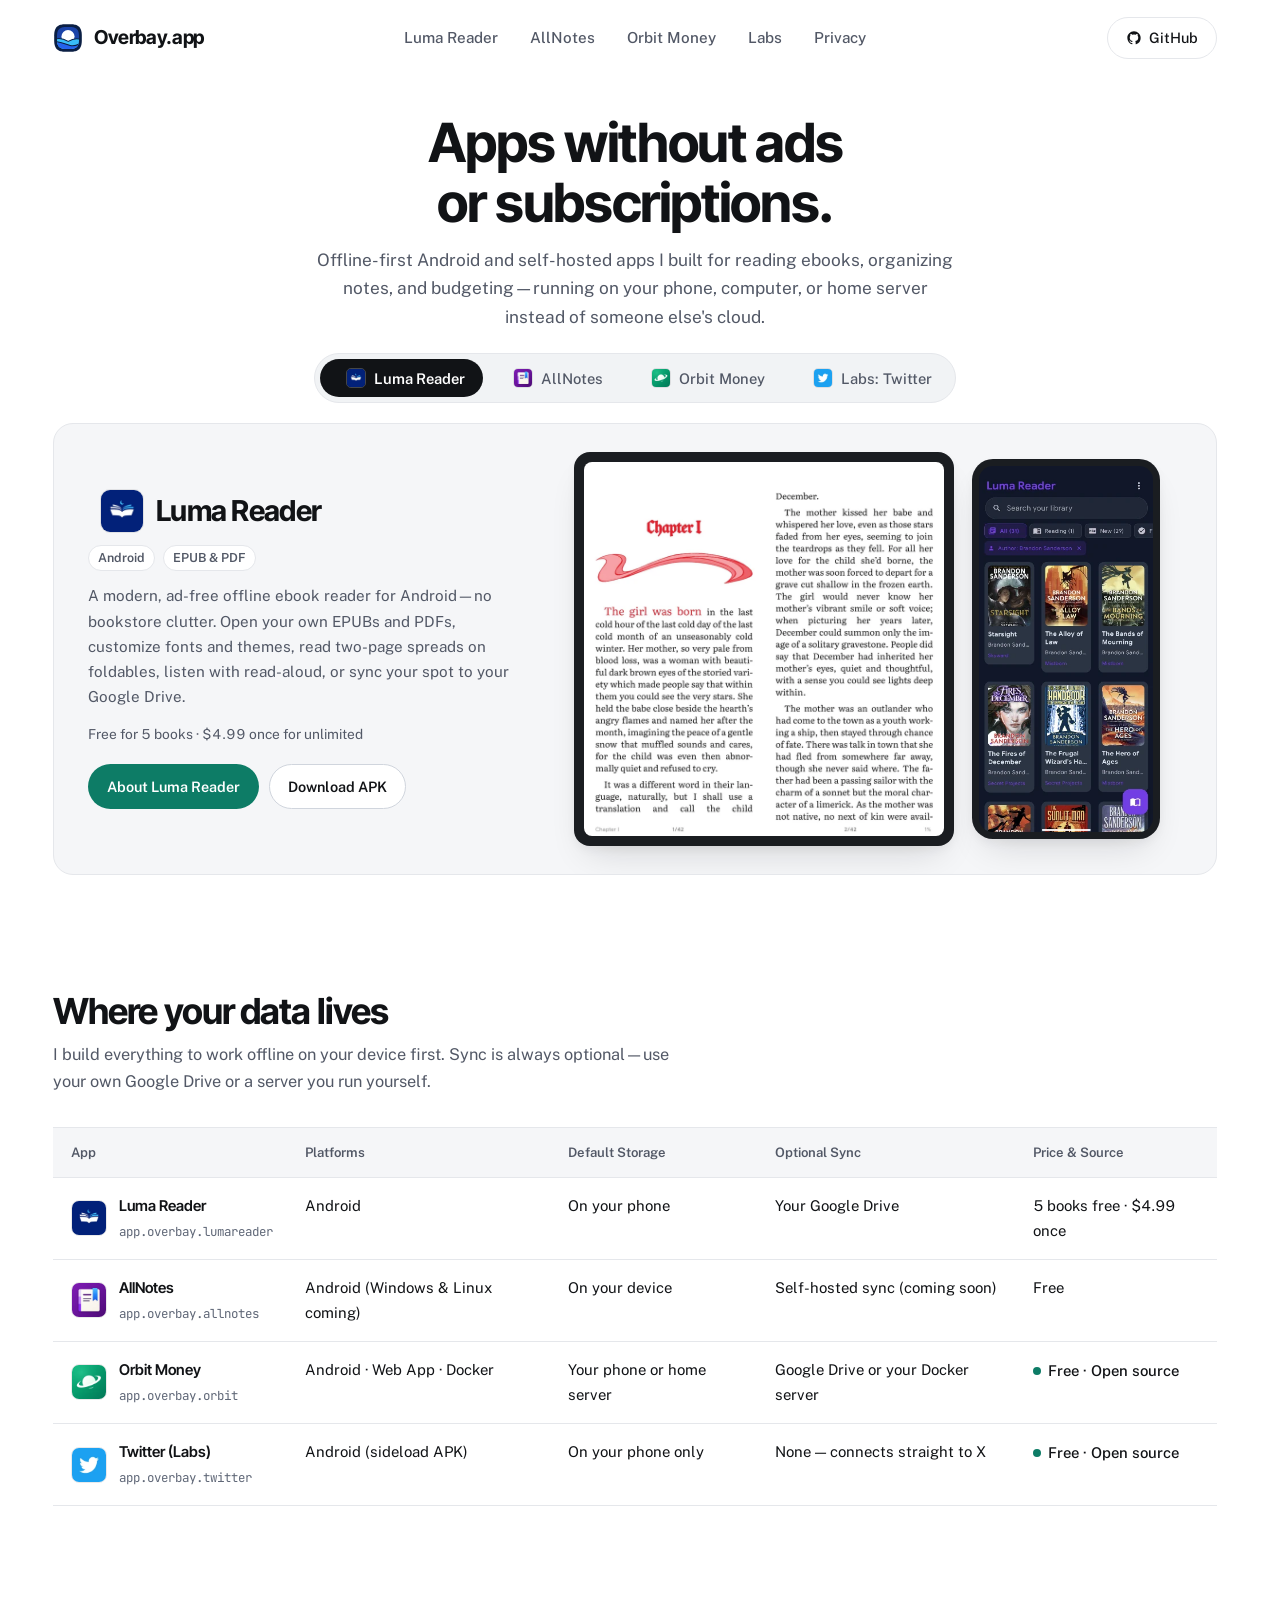
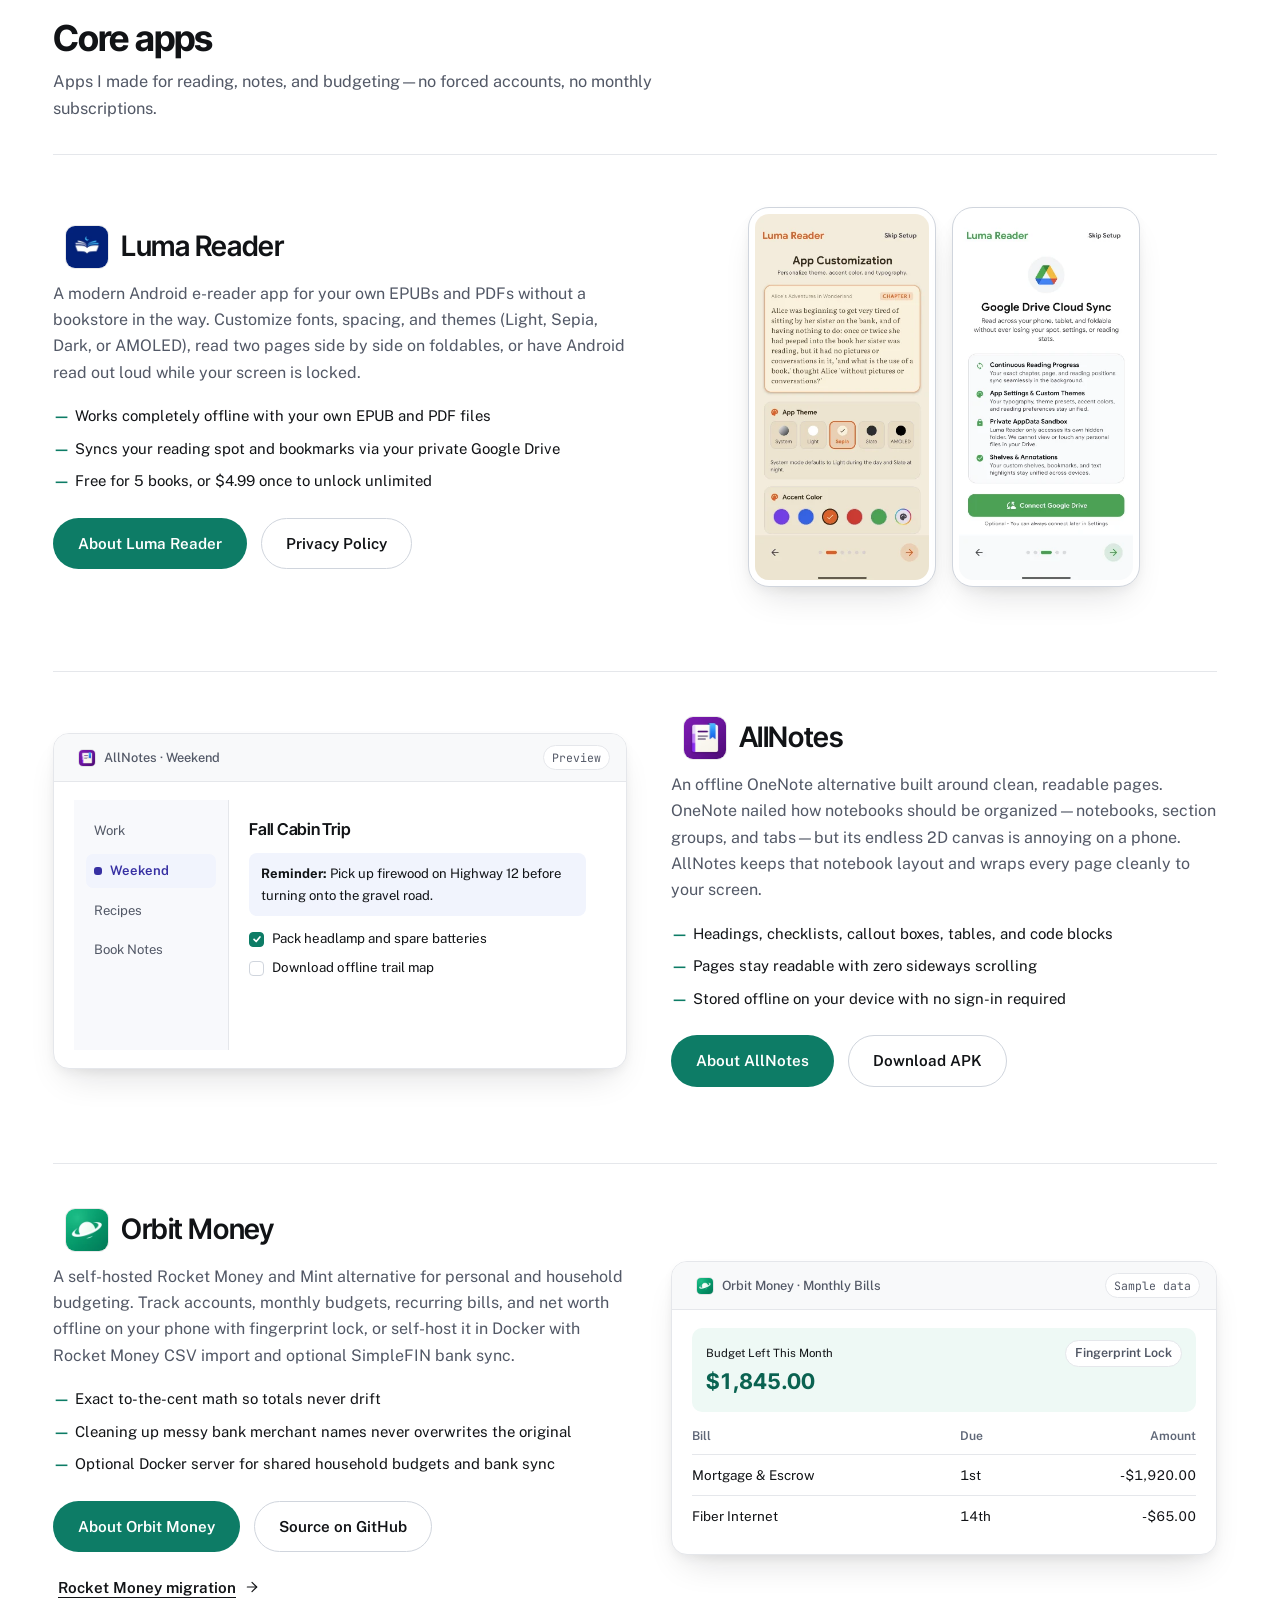
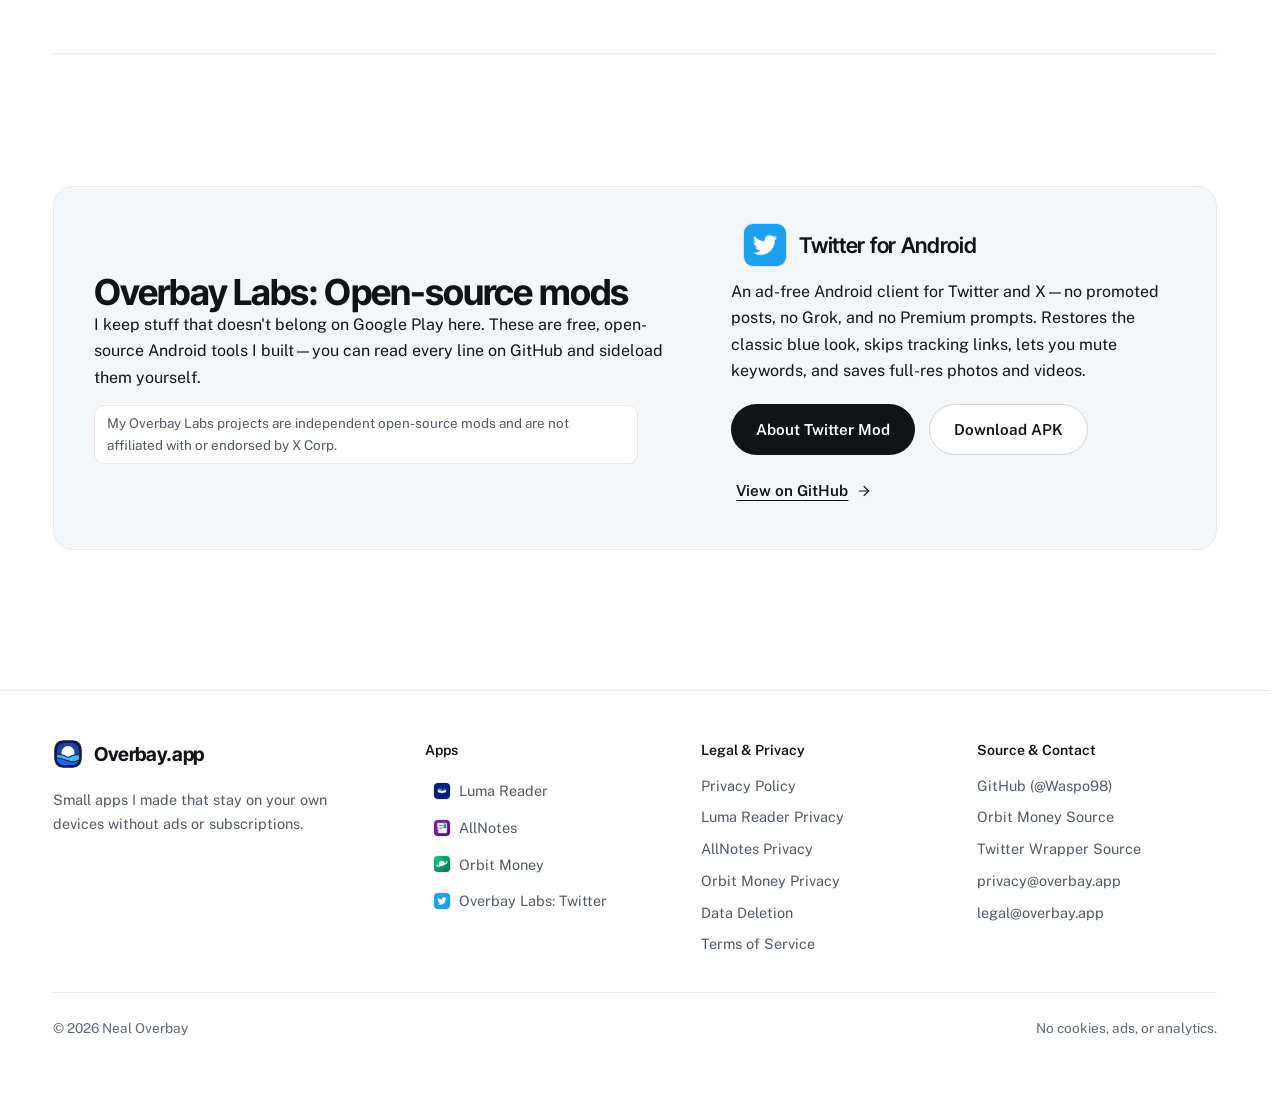
==== commit f201d6d1: "seo: improve search intent targeting, add Rocket Money guide, and enrich JSON-LD" ====
--- a/index.html
+++ b/index.html
@@ -3,22 +3,22 @@
 <head>
   <meta charset="utf-8">
   <meta name="viewport" content="width=device-width, initial-scale=1">
-  <title>Overbay.app — Simple apps without ads or subscriptions</title>
-  <meta name="description" content="Small apps I made to stay on your phone, computer, or home server. No ads, no tracking, no subscriptions: Luma Reader, AllNotes, Orbit Money, and Overbay Labs.">
+  <title>Overbay.app — Private Android &amp; Self-Hosted Apps (No Ads or Subscriptions)</title>
+  <meta name="description" content="Offline-first Android and self-hosted apps by Neal Overbay: Luma Reader (modern EPUB &amp; PDF ebook reader), AllNotes (OneNote alternative), Orbit Money (self-hosted Rocket Money alternative), and Overbay Labs.">
   <meta name="robots" content="index,follow">
   <link rel="canonical" href="https://overbay.app/">
   <meta property="og:type" content="website">
   <meta property="og:site_name" content="Overbay.app">
-  <meta property="og:title" content="Overbay.app — Simple apps without ads or subscriptions">
-  <meta property="og:description" content="Apps I made to stay on your phone, computer, or home server. No ads, no tracking, no subscriptions: Luma Reader, AllNotes, Orbit Money, and Overbay Labs.">
+  <meta property="og:title" content="Overbay.app — Private Android &amp; Self-Hosted Apps">
+  <meta property="og:description" content="Offline-first Android and self-hosted apps without ads or subscriptions: Luma Reader (ebook reader), AllNotes (OneNote alternative), Orbit Money (self-hosted Rocket Money alternative), and Overbay Labs.">
   <meta property="og:url" content="https://overbay.app/">
   <meta property="og:image" content="https://overbay.app/assets/brand/og-image.png">
   <meta property="og:image:width" content="1200">
   <meta property="og:image:height" content="630">
   <meta property="og:image:alt" content="Overbay.app — Simple apps without ads or subscriptions">
   <meta name="twitter:card" content="summary_large_image">
-  <meta name="twitter:title" content="Overbay.app — Simple apps without ads or subscriptions">
-  <meta name="twitter:description" content="Apps I made to stay on your phone, computer, or home server: Luma Reader, AllNotes, Orbit Money, and Overbay Labs.">
+  <meta name="twitter:title" content="Overbay.app — Private Android &amp; Self-Hosted Apps">
+  <meta name="twitter:description" content="Offline-first Android and self-hosted apps: Luma Reader (ebook reader), AllNotes (OneNote alternative), Orbit Money (self-hosted Rocket Money alternative), and Overbay Labs.">
   <meta name="twitter:image" content="https://overbay.app/assets/brand/og-image.png">
   <meta name="twitter:image:alt" content="Overbay.app — Simple apps without ads or subscriptions">
   <link rel="icon" type="image/svg+xml" href="/assets/brand/favicon.svg">
@@ -26,7 +26,7 @@
   <link rel="apple-touch-icon" href="/assets/brand/apple-touch-icon.png">
   <link rel="preload" href="/assets/fonts/inter-tight-latin.woff2" as="font" type="font/woff2" crossorigin>
   <link rel="preload" href="/assets/fonts/public-sans-latin.woff2" as="font" type="font/woff2" crossorigin>
-  <link rel="stylesheet" href="/css/styles.css?v=3">
+  <link rel="stylesheet" href="/css/styles.css?v=4">
   <noscript><link rel="stylesheet" href="/css/noscript.css?v=3"></noscript>
   <script type="application/ld+json">
   {
@@ -48,6 +48,7 @@
         "@id": "https://overbay.app/#website",
         "url": "https://overbay.app/",
         "name": "Overbay.app",
+        "description": "Offline-first Android and self-hosted apps by Neal Overbay with no ads, no tracking, and no monthly subscriptions.",
         "publisher": { "@id": "https://overbay.app/#author" }
       },
       {
@@ -59,25 +60,29 @@
             "@type": "ListItem",
             "position": 1,
             "name": "Luma Reader",
-            "url": "https://overbay.app/lumareader/"
+            "url": "https://overbay.app/lumareader/",
+            "description": "Modern offline Android ebook reader for DRM-free EPUB and PDF files with foldable two-page spreads, read-aloud TTS, and private Google Drive sync."
           },
           {
             "@type": "ListItem",
             "position": 2,
             "name": "AllNotes",
-            "url": "https://overbay.app/allnotes/"
+            "url": "https://overbay.app/allnotes/",
+            "description": "Offline OneNote alternative for Android with Notebooks, Section Groups, and clean wrapping pages instead of an infinite 2D canvas."
           },
           {
             "@type": "ListItem",
             "position": 3,
             "name": "Orbit Money",
-            "url": "https://overbay.app/orbitmoney/"
+            "url": "https://overbay.app/orbitmoney/",
+            "description": "Open-source, self-hosted Rocket Money and Mint alternative for Android, Web, and Docker with Rocket Money CSV import and optional SimpleFIN bank sync."
           },
           {
             "@type": "ListItem",
             "position": 4,
             "name": "Twitter (Overbay Labs)",
-            "url": "https://overbay.app/labs/twitter/"
+            "url": "https://overbay.app/labs/twitter/",
+            "description": "Open-source ad-free Twitter / X Android APK with no promoted posts, no Grok, no Premium prompts, and full-res media downloads."
           }
         ]
       }
@@ -128,7 +133,7 @@
     <section class="studio-hero">
       <div class="container">
         <h1>Apps without ads or subscriptions.</h1>
-        <p class="studio-lead">I made these apps to run on your own phone, computer, or home server instead of someone else's cloud.</p>
+        <p class="studio-lead">Offline-first Android and self-hosted apps I built for reading ebooks, organizing notes, and budgeting—running on your phone, computer, or home server instead of someone else's cloud.</p>
 
         <div class="stage-tabs" role="tablist" aria-label="Featured applications" data-tabs>
           <button class="stage-tab" type="button" role="tab" id="tab-luma" aria-selected="true" aria-controls="panel-luma">
@@ -180,7 +185,7 @@
                   <span class="stage-app-badge">Android</span>
                   <span class="stage-app-badge">EPUB &amp; PDF</span>
                 </div>
-                <p class="stage-desc">A fast, offline reader for your own EPUBs and PDFs—zero bookstore clutter. Customize fonts and themes, read two-page spreads on foldables, listen with read-aloud, or sync your spot to your Google Drive.</p>
+                <p class="stage-desc">A modern, ad-free offline ebook reader for Android—no bookstore clutter. Open your own EPUBs and PDFs, customize fonts and themes, read two-page spreads on foldables, listen with read-aloud, or sync your spot to your Google Drive.</p>
                 <div class="stage-meta">Free for 5 books · $4.99 once for unlimited</div>
                 <div class="btn-row">
                   <a class="btn btn--primary" href="/lumareader/">About Luma Reader</a>
@@ -217,7 +222,7 @@
                   <span class="stage-app-badge">Android</span>
                   <span class="stage-app-badge">Offline Notes</span>
                 </div>
-                <p class="stage-desc">OneNote's notebooks, section groups, and tabs—without the messy infinite canvas that slides sideways on your phone. Everything stays offline on your device, with Windows and self-hosted sync on the way.</p>
+                <p class="stage-desc">An offline OneNote alternative with Notebooks, Section Groups, and tabs—without the messy infinite canvas that slides sideways on your phone. Everything stays on your device, with Windows and self-hosted sync on the way.</p>
                 <div class="stage-meta">Free · Android APK ready · Windows coming soon</div>
                 <div class="btn-row">
                   <a class="btn btn--primary" href="/allnotes/">About AllNotes</a>
@@ -275,7 +280,7 @@
                   <span class="stage-app-badge">Android · Web App · Docker</span>
                   <span class="stage-app-badge">Open Source</span>
                 </div>
-                <p class="stage-desc">Track your spending, budgets, bills, and net worth without handing your bank history to an ad company. Keep everything offline on your phone with fingerprint lock, or run it on a home server for your household.</p>
+                <p class="stage-desc">A free, self-hosted Rocket Money and Mint alternative. Track your spending, budgets, recurring bills, and net worth offline on Android with fingerprint lock, or run it in Docker at home for your household.</p>
                 <div class="stage-meta">Free &amp; open source · Import from Rocket Money</div>
                 <div class="btn-row">
                   <a class="btn btn--primary" href="/orbitmoney/">About Orbit Money</a>
@@ -527,7 +532,7 @@
                 </picture>
                 <h3>Luma Reader</h3>
               </div>
-              <p>Open your own EPUBs and PDFs without a bookstore in the way. Customize fonts, spacing, and themes (Light, Sepia, Dark, or AMOLED), read two pages side by side on foldables, or have Android read out loud while your screen is locked.</p>
+              <p>A modern Android e-reader app for your own EPUBs and PDFs without a bookstore in the way. Customize fonts, spacing, and themes (Light, Sepia, Dark, or AMOLED), read two pages side by side on foldables, or have Android read out loud while your screen is locked.</p>
               <ul class="fact-list">
                 <li>Works completely offline with your own EPUB and PDF files</li>
                 <li>Syncs your reading spot and bookmarks via your private Google Drive</li>
@@ -564,7 +569,7 @@
                 </picture>
                 <h3>AllNotes</h3>
               </div>
-              <p>OneNote nailed how notebooks should be organized—notebooks, section groups, and tabs—but its endless 2D canvas is annoying on a phone. AllNotes keeps that same notebook layout and puts everything on normal pages that wrap cleanly on any screen.</p>
+              <p>An offline OneNote alternative built around clean, readable pages. OneNote nailed how notebooks should be organized—notebooks, section groups, and tabs—but its endless 2D canvas is annoying on a phone. AllNotes keeps that notebook layout and wraps every page cleanly to your screen.</p>
               <ul class="fact-list">
                 <li>Headings, checklists, callout boxes, tables, and code blocks</li>
                 <li>Pages stay readable with zero sideways scrolling</li>
@@ -621,7 +626,7 @@
                 </picture>
                 <h3>Orbit Money</h3>
               </div>
-              <p>Keep track of accounts, monthly budgets, bills, and net worth without handing your spending history to an ad-funded app. Run it offline on your phone with fingerprint lock, or self-host it at home for your household and import your Rocket Money CSVs.</p>
+              <p>A self-hosted Rocket Money and Mint alternative for personal and household budgeting. Track accounts, monthly budgets, recurring bills, and net worth offline on your phone with fingerprint lock, or self-host it in Docker with Rocket Money CSV import and optional SimpleFIN bank sync.</p>
               <ul class="fact-list">
                 <li>Exact to-the-cent math so totals never drift</li>
                 <li>Cleaning up messy bank merchant names never overwrites the original</li>
@@ -630,6 +635,7 @@
               <div class="btn-row">
                 <a class="btn btn--primary" href="/orbitmoney/">About Orbit Money</a>
                 <a class="btn btn--outline" href="https://github.com/Waspo98/Orbit-Money">Source on GitHub</a>
+                <a class="btn btn--link" href="/orbitmoney/rocket-money-alternative/">Rocket Money migration <svg class="icon icon--sm" viewBox="0 0 24 24" aria-hidden="true"><line x1="5" y1="12" x2="19" y2="12"/><polyline points="12 5 19 12 12 19"/></svg></a>
               </div>
             </div>
             <div class="spotlight-media" data-screenshot-slot="orbit-spotlight">
@@ -700,7 +706,7 @@
               </picture>
               <h3>Twitter for Android</h3>
             </div>
-            <p>A clean Android client for Twitter—no ads, no Grok, and no Premium prompts. Restores the classic blue look, skips tracking links, lets you mute keywords, and saves full-res photos and videos.</p>
+            <p>An ad-free Android client for Twitter and X—no promoted posts, no Grok, and no Premium prompts. Restores the classic blue look, skips tracking links, lets you mute keywords, and saves full-res photos and videos.</p>
             <div class="btn-row">
               <a class="btn btn--dark" href="/labs/twitter/">About Twitter Mod</a>
               <a class="btn btn--outline" href="https://github.com/Waspo98/overbay-twitter/releases/download/debug-latest/Twitter-debug.apk">Download APK</a>
--- a/css/styles.css
+++ b/css/styles.css
@@ -1686,6 +1686,88 @@
   margin-top: 24px;
 }
 
+/* ── Breadcrumbs & Guide Components ── */
+.breadcrumb {
+  display: flex;
+  flex-wrap: wrap;
+  align-items: center;
+  gap: 8px;
+  margin-bottom: 18px;
+  font-size: 0.86rem;
+  color: var(--ink-muted);
+}
+
+.breadcrumb a {
+  color: var(--ink-secondary);
+  text-decoration: none;
+}
+
+.breadcrumb a:hover {
+  color: var(--ink-primary);
+  text-decoration: underline;
+}
+
+.breadcrumb [aria-current="page"] {
+  color: var(--ink-primary);
+  font-weight: 500;
+}
+
+.compare-note {
+  margin-top: 18px;
+  font-size: 0.94rem;
+  color: var(--ink-secondary);
+}
+
+.step-list {
+  list-style: none;
+  counter-reset: guide-step;
+  display: grid;
+  gap: 20px;
+  margin-top: 22px;
+}
+
+.step-list li {
+  counter-increment: guide-step;
+  display: grid;
+  grid-template-columns: 32px 1fr;
+  gap: 14px;
+  align-items: start;
+  padding-bottom: 18px;
+  border-bottom: 1px solid var(--border-hairline);
+}
+
+.step-list li:last-child {
+  padding-bottom: 0;
+  border-bottom: none;
+}
+
+.step-list li::before {
+  content: counter(guide-step);
+  display: inline-flex;
+  align-items: center;
+  justify-content: center;
+  width: 32px;
+  height: 32px;
+  border-radius: var(--radius-pill);
+  background: var(--bg-stage);
+  border: 1px solid var(--border-hairline);
+  font-family: var(--font-mono);
+  font-size: 0.82rem;
+  font-weight: 600;
+  color: var(--accent-ink);
+  font-variant-numeric: tabular-nums;
+}
+
+.step-list h3 {
+  font-size: 1.08rem;
+  margin-bottom: 5px;
+}
+
+.step-list p {
+  color: var(--ink-secondary);
+  font-size: 0.95rem;
+}
+
 /* ── Responsive Breakpoints ── */
 @media (max-width: 1040px) {
   .stage-panel {
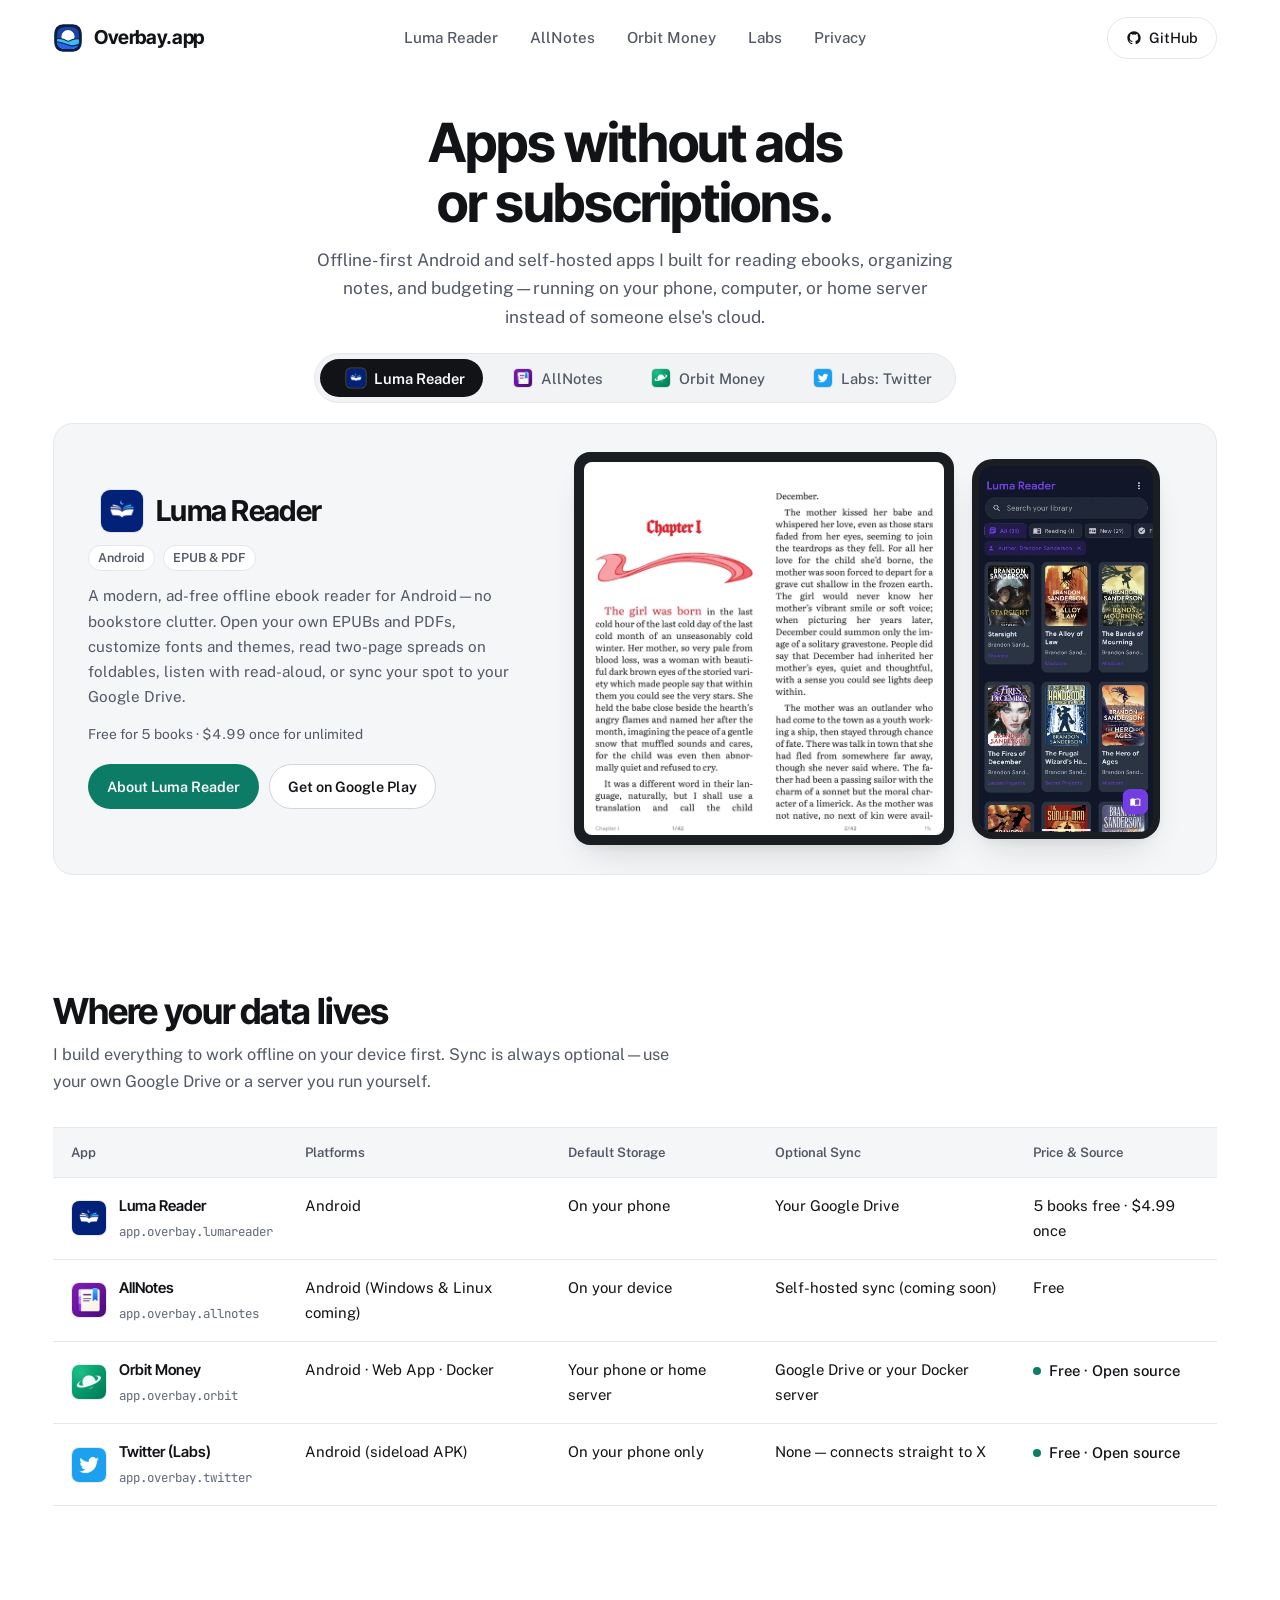
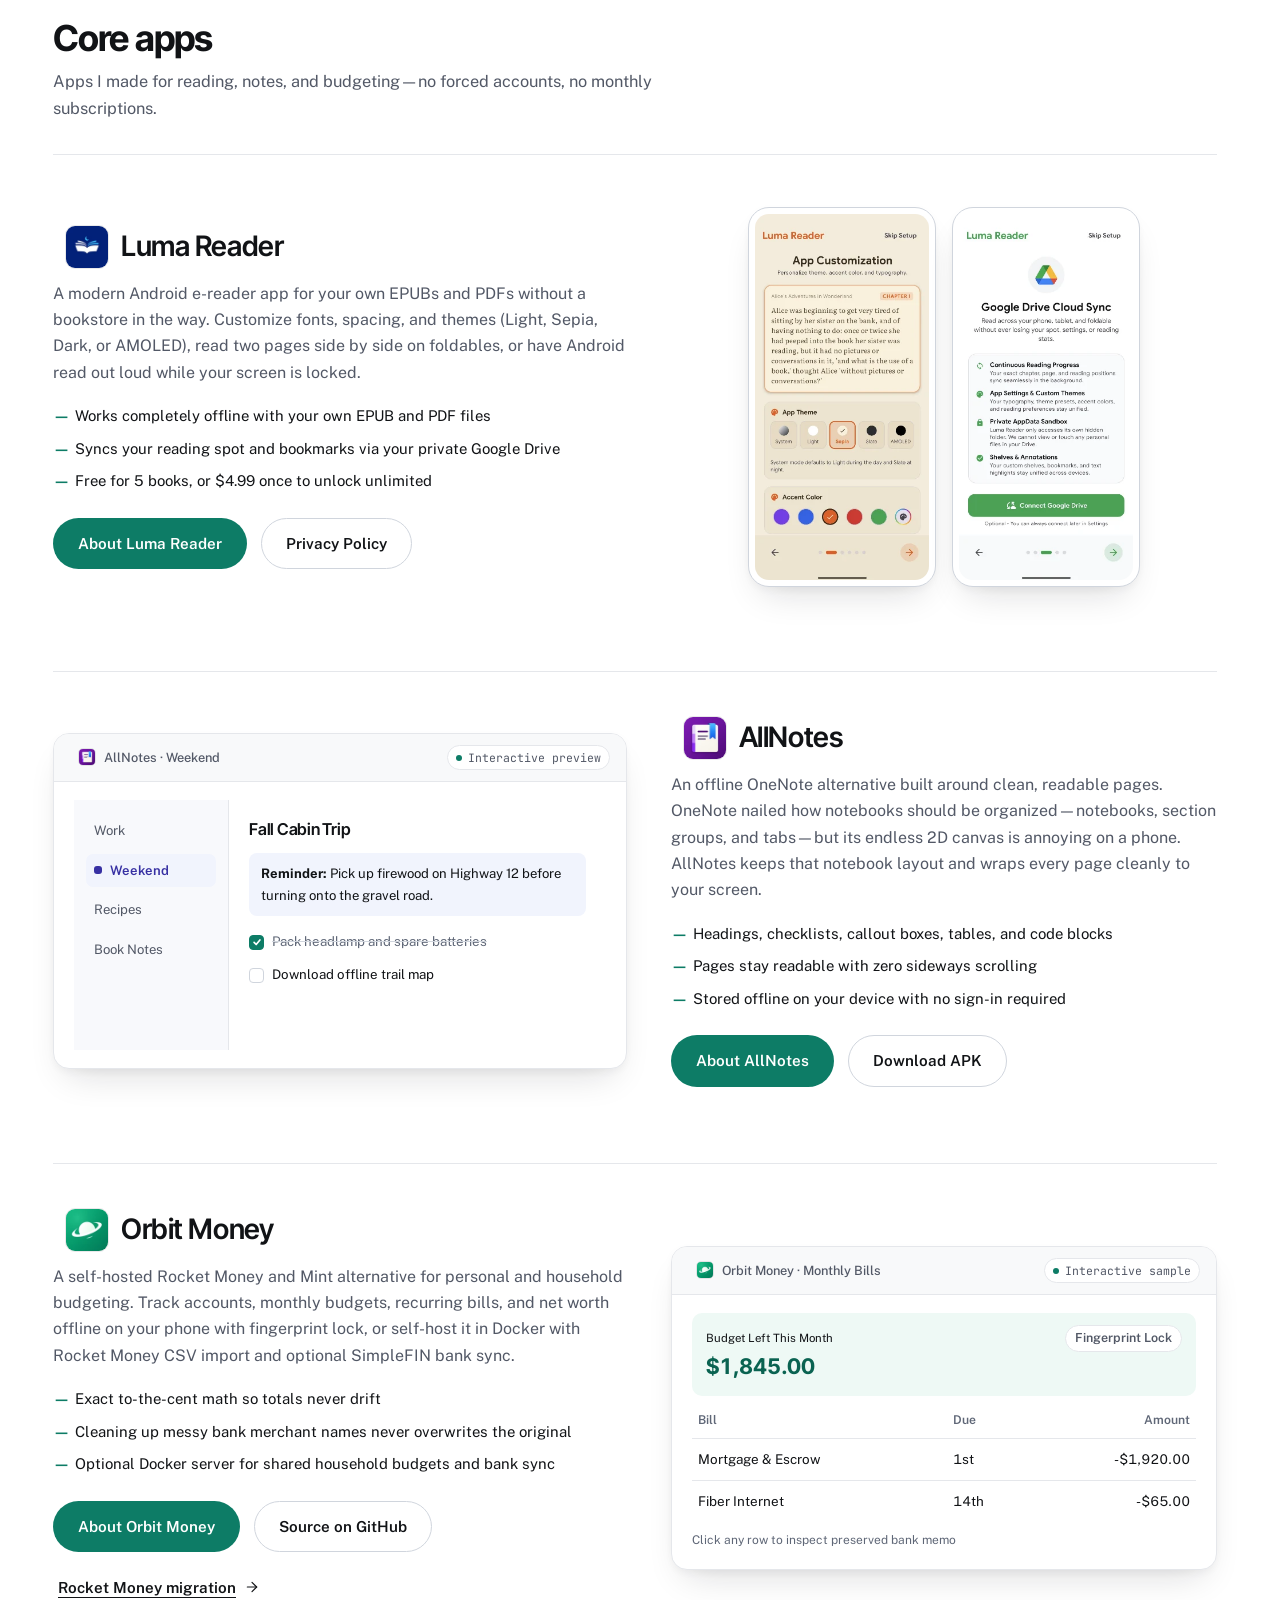
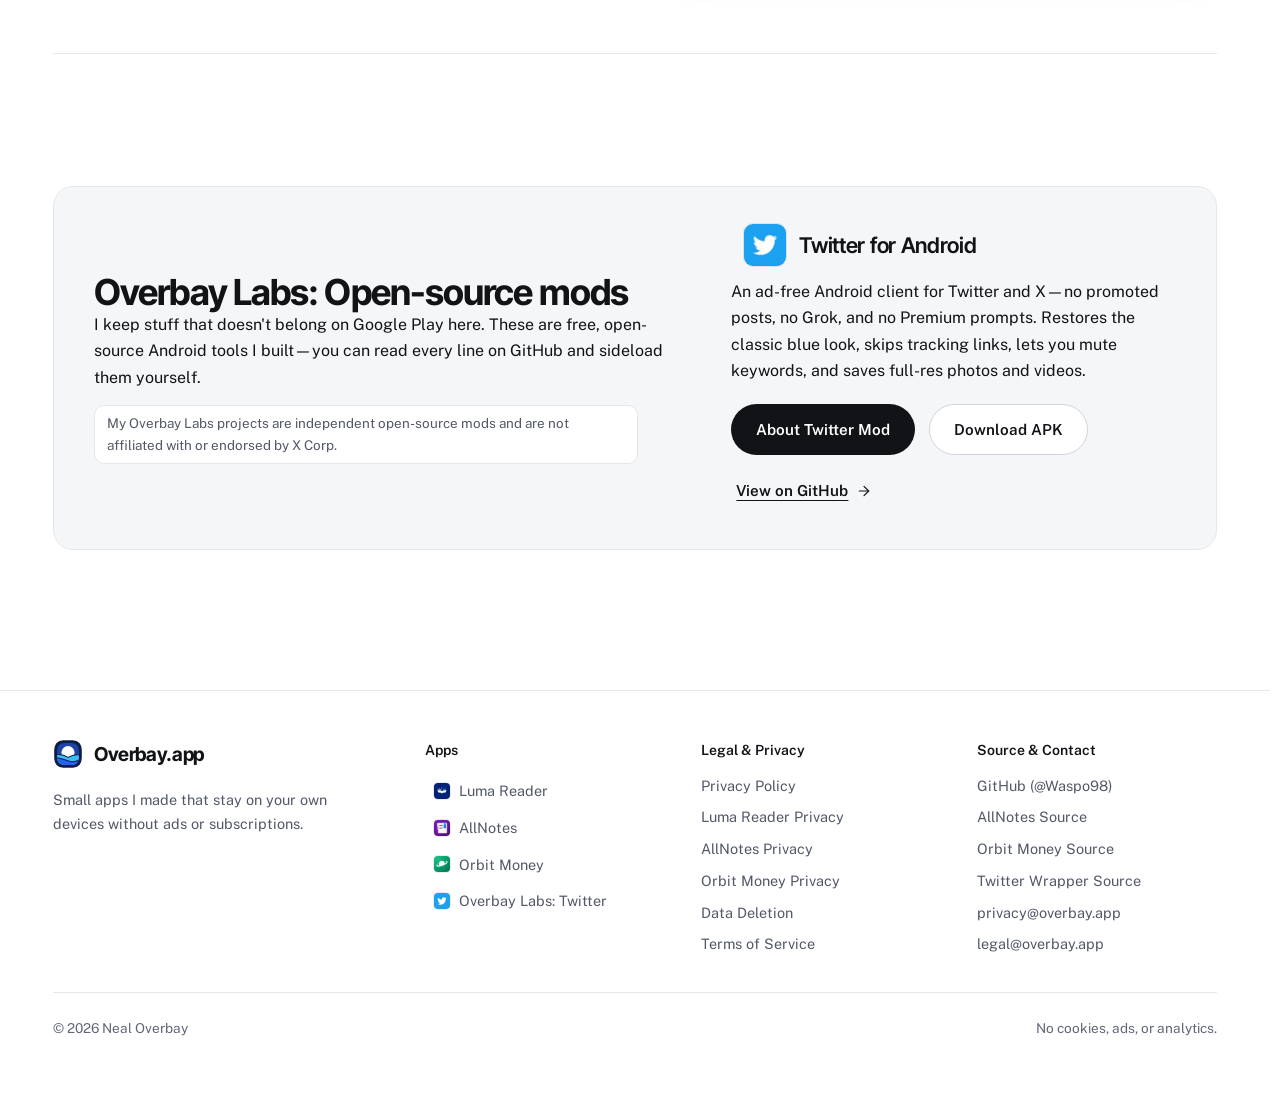
==== commit 622a5ed6: "feat: add interactive motion, living specimens, and updated release links" ====
--- a/index.html
+++ b/index.html
@@ -26,7 +26,7 @@
   <link rel="apple-touch-icon" href="/assets/brand/apple-touch-icon.png">
   <link rel="preload" href="/assets/fonts/inter-tight-latin.woff2" as="font" type="font/woff2" crossorigin>
   <link rel="preload" href="/assets/fonts/public-sans-latin.woff2" as="font" type="font/woff2" crossorigin>
-  <link rel="stylesheet" href="/css/styles.css?v=4">
+  <link rel="stylesheet" href="/css/styles.css?v=5">
   <noscript><link rel="stylesheet" href="/css/noscript.css?v=3"></noscript>
   <script type="application/ld+json">
   {
@@ -189,7 +189,7 @@
                 <div class="stage-meta">Free for 5 books · $4.99 once for unlimited</div>
                 <div class="btn-row">
                   <a class="btn btn--primary" href="/lumareader/">About Luma Reader</a>
-                  <a class="btn btn--outline" href="https://github.com/Waspo98/overbay.app/releases/download/downloads/LumaReader-debug.apk">Download APK</a>
+                  <a class="btn btn--outline" href="https://play.google.com/store/apps/details?id=app.overbay.lumareader">Get on Google Play</a>
                 </div>
               </div>
               <div class="stage-visuals">
@@ -226,7 +226,7 @@
                 <div class="stage-meta">Free · Android APK ready · Windows coming soon</div>
                 <div class="btn-row">
                   <a class="btn btn--primary" href="/allnotes/">About AllNotes</a>
-                  <a class="btn btn--outline" href="https://github.com/Waspo98/overbay.app/releases/download/downloads/AllNotes-debug.apk">Download APK</a>
+                  <a class="btn btn--outline" href="https://github.com/Waspo98/allnotes/releases/latest">Download APK</a>
                 </div>
               </div>
               <div class="stage-visuals" data-screenshot-slot="allnotes-hero">
@@ -284,7 +284,7 @@
                 <div class="stage-meta">Free &amp; open source · Import from Rocket Money</div>
                 <div class="btn-row">
                   <a class="btn btn--primary" href="/orbitmoney/">About Orbit Money</a>
-                  <a class="btn btn--outline" href="https://github.com/Waspo98/Orbit-Money/releases/download/debug-latest/OrbitMoney-debug.apk">Download APK</a>
+                  <a class="btn btn--outline" href="https://github.com/Waspo98/Orbit-Money/releases/latest">Download APK</a>
                 </div>
               </div>
               <div class="stage-visuals" data-screenshot-slot="orbit-hero">
@@ -577,7 +577,7 @@
               </ul>
               <div class="btn-row">
                 <a class="btn btn--primary" href="/allnotes/">About AllNotes</a>
-                <a class="btn btn--outline" href="https://github.com/Waspo98/overbay.app/releases/download/downloads/AllNotes-debug.apk">Download APK</a>
+                <a class="btn btn--outline" href="https://github.com/Waspo98/allnotes/releases/latest">Download APK</a>
               </div>
             </div>
             <div class="spotlight-media" data-screenshot-slot="allnotes-spotlight">
@@ -709,7 +709,7 @@
             <p>An ad-free Android client for Twitter and X—no promoted posts, no Grok, and no Premium prompts. Restores the classic blue look, skips tracking links, lets you mute keywords, and saves full-res photos and videos.</p>
             <div class="btn-row">
               <a class="btn btn--dark" href="/labs/twitter/">About Twitter Mod</a>
-              <a class="btn btn--outline" href="https://github.com/Waspo98/overbay-twitter/releases/download/debug-latest/Twitter-debug.apk">Download APK</a>
+              <a class="btn btn--outline" href="https://github.com/Waspo98/overbay-twitter/releases/latest">Download APK</a>
               <a class="btn btn--link" href="https://github.com/Waspo98/overbay-twitter">View on GitHub <svg class="icon icon--sm" viewBox="0 0 24 24" aria-hidden="true"><line x1="5" y1="12" x2="19" y2="12"/><polyline points="12 5 19 12 12 19"/></svg></a>
             </div>
           </div>
@@ -752,6 +752,7 @@
           <p class="footer-heading">Source &amp; Contact</p>
           <ul>
             <li><a href="https://github.com/Waspo98">GitHub (@Waspo98)</a></li>
+            <li><a href="https://github.com/Waspo98/allnotes">AllNotes Source</a></li>
             <li><a href="https://github.com/Waspo98/Orbit-Money">Orbit Money Source</a></li>
             <li><a href="https://github.com/Waspo98/overbay-twitter">Twitter Wrapper Source</a></li>
             <li><a href="mailto:privacy@overbay.app">privacy@overbay.app</a></li>
@@ -766,6 +767,6 @@
     </div>
   </footer>
 
-  <script src="/js/main.js?v=2" defer></script>
+  <script src="/js/main.js?v=3" defer></script>
 </body>
 </html>
--- a/css/styles.css
+++ b/css/styles.css
@@ -70,11 +70,37 @@
 
   /* Elevation */
   --shadow-device: 0 18px 36px -14px rgba(17, 19, 22, 0.16), 0 4px 12px -2px rgba(17, 19, 22, 0.06);
+  --shadow-device-active: 0 26px 48px -16px rgba(17, 19, 22, 0.22), 0 8px 18px -4px rgba(17, 19, 22, 0.09);
 
   /* Motion */
   --ease-out-expo: cubic-bezier(0.16, 1, 0.3, 1);
+  --ease-out-quart: cubic-bezier(0.25, 1, 0.5, 1);
   --dur-fast: 160ms;
   --dur-medium: 280ms;
+  --dur-slow: 460ms;
+  --dur-reveal: 560ms;
+}
+
+@view-transition {
+  navigation: auto;
+}
+
+::view-transition-old(root) {
+  animation: vtFadeOut 160ms var(--ease-out-expo) both;
+}
+
+::view-transition-new(root) {
+  animation: vtFadeIn 240ms var(--ease-out-expo) both;
+}
+
+@keyframes vtFadeOut {
+  from { opacity: 1; }
+  to { opacity: 0; }
+}
+
+@keyframes vtFadeIn {
+  from { opacity: 0; transform: translateY(6px); }
+  to { opacity: 1; transform: translateY(0); }
 }
 
 /* ── Reset & Base ── */
@@ -242,11 +268,37 @@
   z-index: 100;
   background: rgba(255, 255, 255, 0.96);
   border-bottom: 1px solid transparent;
-  transition: border-color var(--dur-fast) ease;
+  view-transition-name: site-header;
+  transition:
+    background var(--dur-medium) ease,
+    border-color var(--dur-fast) ease,
+    box-shadow var(--dur-medium) ease;
 }
 
 .site-header.is-scrolled {
+  background: rgba(255, 255, 255, 0.88);
   border-bottom-color: var(--border-hairline);
+  -webkit-backdrop-filter: saturate(160%) blur(10px);
+  backdrop-filter: saturate(160%) blur(10px);
+  box-shadow: 0 4px 16px -12px rgba(17, 19, 22, 0.14);
+}
+
+.scroll-progress {
+  position: absolute;
+  left: 0;
+  right: 0;
+  bottom: -1px;
+  height: 2px;
+  background: var(--accent);
+  transform-origin: left center;
+  transform: scaleX(var(--scroll-progress, 0));
+  opacity: 0;
+  pointer-events: none;
+  transition: opacity 220ms ease;
+}
+
+.site-header.is-scrolled .scroll-progress {
+  opacity: 1;
 }
 
 .nav-bar {
@@ -278,6 +330,15 @@
   width: 30px;
   height: 30px;
   flex-shrink: 0;
+  transition: transform 320ms var(--ease-out-expo);
+}
+
+.brand-link:hover .brand-mark {
+  transform: rotate(-7deg) scale(1.07);
+}
+
+.brand-link:active .brand-mark {
+  transform: rotate(-2deg) scale(0.96);
 }
 
 .brand-mark--sm {
@@ -293,12 +354,32 @@
 }
 
 .nav-menu a {
+  position: relative;
   text-decoration: none;
   color: var(--ink-secondary);
   font-size: 0.95rem;
   font-weight: 500;
   padding: 6px 2px;
   white-space: nowrap;
+  transition: color var(--dur-fast) ease;
+}
+
+.nav-menu a::after {
+  content: "";
+  position: absolute;
+  left: 2px;
+  right: 2px;
+  bottom: 0;
+  height: 2px;
+  border-radius: 1px;
+  background: var(--ink-primary);
+  transform: scaleX(0);
+  transform-origin: center;
+  transition: transform 240ms var(--ease-out-expo), background var(--dur-fast) ease;
+}
+
+.nav-menu a:hover::after {
+  transform: scaleX(1);
 }
 
 .nav-menu a:hover,
@@ -310,7 +391,12 @@
 .nav-menu a[aria-current="page"],
 .nav-menu a.is-section-active {
   font-weight: 600;
-  box-shadow: inset 0 -2px 0 var(--accent);
+}
+
+.nav-menu a[aria-current="page"]::after,
+.nav-menu a.is-section-active::after {
+  background: var(--accent);
+  transform: scaleX(1);
 }
 
 .nav-actions {
@@ -332,13 +418,29 @@
   font-size: 0.9rem;
   font-weight: 500;
   text-decoration: none;
-  transition: background var(--dur-fast) ease, border-color var(--dur-fast) ease;
+  transition:
+    background var(--dur-fast) ease,
+    border-color var(--dur-fast) ease,
+    box-shadow var(--dur-fast) ease,
+    transform var(--dur-fast) var(--ease-out-expo);
+}
+
+.nav-pill-btn .icon {
+  transition: transform 240ms var(--ease-out-expo);
 }
 
 .nav-pill-btn:hover {
   background: var(--bg-stage);
   border-color: var(--border-strong);
   color: var(--ink-primary);
+}
+
+.nav-pill-btn:hover .icon {
+  transform: scale(1.08);
+}
+
+.nav-pill-btn:active {
+  transform: translateY(1px) scale(0.98);
 }
 
 .nav-toggle {
@@ -353,6 +455,45 @@
   background: var(--bg-page);
   color: var(--ink-primary);
   cursor: pointer;
+  transition: background var(--dur-fast) ease, border-color var(--dur-fast) ease, transform var(--dur-fast) var(--ease-out-expo);
+}
+
+.nav-toggle:hover {
+  background: var(--bg-stage);
+  border-color: var(--border-strong);
+}
+
+.nav-toggle:active {
+  transform: scale(0.95);
+}
+
+.nav-toggle svg line {
+  transition: transform 260ms var(--ease-out-expo), opacity 160ms ease;
+}
+
+.nav-toggle svg line:nth-child(1) {
+  transform-origin: 12px 7px;
+}
+
+.nav-toggle svg line:nth-child(2) {
+  transform-origin: 12px 12px;
+}
+
+.nav-toggle svg line:nth-child(3) {
+  transform-origin: 12px 17px;
+}
+
+.nav-toggle[aria-expanded="true"] svg line:nth-child(1) {
+  transform: translateY(5px) rotate(45deg);
+}
+
+.nav-toggle[aria-expanded="true"] svg line:nth-child(2) {
+  opacity: 0;
+  transform: scaleX(0);
+}
+
+.nav-toggle[aria-expanded="true"] svg line:nth-child(3) {
+  transform: translateY(-5px) rotate(-45deg);
 }
 
 .mobile-drawer {
@@ -366,8 +507,68 @@
   display: block;
 }
 
+@media (max-width: 920px) {
+  .has-js .mobile-drawer {
+    display: grid;
+    grid-template-rows: 0fr;
+    padding: 0 28px;
+    border-top-color: transparent;
+    opacity: 0;
+    visibility: hidden;
+    pointer-events: none;
+    transition:
+      grid-template-rows 300ms var(--ease-out-expo),
+      opacity 220ms ease,
+      border-top-color 220ms ease,
+      visibility 0s linear 300ms;
+  }
+
+  .has-js .mobile-drawer > ul {
+    overflow: hidden;
+    padding: 0;
+    transition: padding 300ms var(--ease-out-expo);
+  }
+
+  .has-js .mobile-drawer.is-open {
+    grid-template-rows: 1fr;
+    border-top-color: var(--border-hairline);
+    opacity: 1;
+    visibility: visible;
+    pointer-events: auto;
+    transition:
+      grid-template-rows 320ms var(--ease-out-expo),
+      opacity 220ms ease,
+      border-top-color 220ms ease,
+      visibility 0s linear 0s;
+  }
+
+  .has-js .mobile-drawer.is-open > ul {
+    padding: 16px 0 24px;
+  }
+
+  .has-js .mobile-drawer li {
+    opacity: 0;
+    transform: translateY(-6px);
+    transition: opacity 220ms ease, transform 280ms var(--ease-out-expo);
+  }
+
+  .has-js .mobile-drawer.is-open li {
+    opacity: 1;
+    transform: translateY(0);
+  }
+
+  .has-js .mobile-drawer.is-open li:nth-child(1) { transition-delay: 25ms; }
+  .has-js .mobile-drawer.is-open li:nth-child(2) { transition-delay: 50ms; }
+  .has-js .mobile-drawer.is-open li:nth-child(3) { transition-delay: 75ms; }
+  .has-js .mobile-drawer.is-open li:nth-child(4) { transition-delay: 100ms; }
+  .has-js .mobile-drawer.is-open li:nth-child(5) { transition-delay: 125ms; }
+  .has-js .mobile-drawer.is-open li:nth-child(6) { transition-delay: 150ms; }
+  .has-js .mobile-drawer.is-open li:nth-child(7) { transition-delay: 175ms; }
+}
+
 @media (min-width: 921px) {
-  .mobile-drawer.is-open {
+  .mobile-drawer.is-open,
+  .has-js .mobile-drawer {
     display: none;
   }
 }
@@ -385,6 +586,11 @@
   text-decoration: none;
   color: var(--ink-primary);
   font-weight: 500;
+  transition: background var(--dur-fast) ease, color var(--dur-fast) ease;
+}
+
+.mobile-drawer a:hover {
+  background: var(--bg-stage);
 }
 
 .mobile-drawer a[aria-current="page"] {
@@ -407,12 +613,17 @@
   text-decoration: none;
   cursor: pointer;
   border: 1px solid transparent;
-  transition: background var(--dur-fast) ease, border-color var(--dur-fast) ease, transform var(--dur-fast) var(--ease-out-expo);
+  transition:
+    background var(--dur-fast) ease,
+    border-color var(--dur-fast) ease,
+    color var(--dur-fast) ease,
+    box-shadow 220ms var(--ease-out-expo),
+    transform var(--dur-fast) var(--ease-out-expo);
   white-space: nowrap;
 }
 
 .btn:active {
-  transform: translateY(1px);
+  transform: translateY(1px) scale(0.985);
 }
 
 .btn--primary {
@@ -423,6 +634,7 @@
 .btn--primary:hover {
   background: var(--accent-hover);
   color: var(--ink-on-accent);
+  box-shadow: 0 8px 18px -8px rgba(17, 19, 22, 0.24);
 }
 
 .btn--dark {
@@ -433,6 +645,7 @@
 .btn--dark:hover {
   background: #22262d;
   color: #ffffff;
+  box-shadow: 0 8px 18px -8px rgba(17, 19, 22, 0.36);
 }
 
 .btn--outline {
@@ -445,6 +658,7 @@
   background: var(--bg-stage);
   border-color: var(--ink-primary);
   color: var(--ink-primary);
+  box-shadow: 0 4px 12px -6px rgba(17, 19, 22, 0.14);
 }
 
 .btn--link {
@@ -456,8 +670,16 @@
   border-radius: 6px;
 }
 
+.btn--link .icon {
+  transition: transform 240ms var(--ease-out-expo);
+}
+
 .btn--link:hover {
   color: var(--accent-ink);
+}
+
+.btn--link:hover .icon {
+  transform: translateX(4px);
 }
 
 .btn-row {
@@ -541,11 +763,20 @@
   color: var(--ink-secondary);
   text-decoration: none;
   font-size: 0.9rem;
+  transition: color var(--dur-fast) ease;
+}
+
+.footer-col a .app-icon {
+  transition: transform 240ms var(--ease-out-expo);
 }
 
 .footer-col a:hover {
   color: var(--ink-primary);
   text-decoration: underline;
+}
+
+.footer-col a:hover .app-icon {
+  transform: scale(1.1);
 }
 
 .footer-bottom {
@@ -579,6 +810,7 @@
 }
 
 .stage-tabs {
+  position: relative;
   display: inline-flex;
   flex-wrap: wrap;
   justify-content: center;
@@ -590,7 +822,31 @@
   border: 1px solid var(--border-hairline);
 }
 
+.tab-indicator {
+  position: absolute;
+  top: 0;
+  left: 0;
+  width: var(--ind-w, 0px);
+  height: var(--ind-h, 0px);
+  border-radius: var(--radius-pill);
+  background: var(--ink-primary);
+  transform: translate3d(var(--ind-x, 0px), var(--ind-y, 0px), 0);
+  transition:
+    transform 360ms var(--ease-out-expo),
+    width 360ms var(--ease-out-expo),
+    height 360ms var(--ease-out-expo),
+    opacity 160ms ease;
+  pointer-events: none;
+  z-index: 0;
+}
+
+.tab-indicator.is-instant {
+  transition: none;
+}
+
 .stage-tab {
+  position: relative;
+  z-index: 1;
   appearance: none;
   display: inline-flex;
   align-items: center;
@@ -605,11 +861,23 @@
   padding: 9px 18px;
   border-radius: var(--radius-pill);
   cursor: pointer;
-  transition: background var(--dur-fast) ease, color var(--dur-fast) ease;
+  transition: background var(--dur-fast) ease, color 220ms ease;
+}
+
+.stage-tab .app-icon {
+  transition: transform 280ms var(--ease-out-expo), border-color 220ms ease;
 }
 
 .stage-tab:hover {
   color: var(--ink-primary);
+}
+
+.stage-tab[aria-selected="false"]:hover {
+  background: rgba(17, 19, 22, 0.045);
+}
+
+.stage-tab[aria-selected="false"]:hover .app-icon {
+  transform: scale(1.08);
 }
 
 .stage-tab[aria-selected="true"] {
@@ -618,8 +886,13 @@
   font-weight: 600;
 }
 
+.stage-tabs.has-tab-indicator .stage-tab[aria-selected="true"] {
+  background: transparent;
+}
+
 .stage-tab[aria-selected="true"] .app-icon {
-  border-color: rgba(255, 255, 255, 0.22);
+  border-color: rgba(255, 255, 255, 0.24);
+  transform: scale(1.06);
 }
 
 /* ── Gallery Stage Container ── */
@@ -642,6 +915,9 @@
   grid-template-columns: minmax(0, 0.98fr) minmax(0, 1.42fr);
   gap: 28px;
   align-items: center;
+}
+
+html:not(.has-js) .stage-panel {
   animation: stageEnter var(--dur-medium) var(--ease-out-expo);
 }
 
@@ -783,6 +1059,8 @@
 }
 
 .device-foldable {
+  position: relative;
+  overflow: hidden;
   width: 100%;
   max-width: 390px;
   background: #1a1d21;
@@ -790,6 +1068,8 @@
   border-radius: 16px;
   box-shadow: var(--shadow-device);
   flex-shrink: 0;
+  transform: perspective(1000px) translate3d(var(--shift-x, 0px), var(--shift-y, 0px), 0) rotateX(var(--tilt-rx, 0deg)) rotateY(var(--tilt-ry, 0deg));
+  transition: transform 520ms var(--ease-out-expo), box-shadow 360ms var(--ease-out-expo);
 }
 
 .device-foldable img {
@@ -799,12 +1079,16 @@
 }
 
 .device-phone {
+  position: relative;
+  overflow: hidden;
   width: 188px;
   background: #1a1d21;
   padding: 7px;
   border-radius: 21px;
   box-shadow: var(--shadow-device);
   flex-shrink: 0;
+  transform: perspective(1000px) translate3d(var(--shift-x, 0px), var(--shift-y, 0px), 0) rotateX(var(--tilt-rx, 0deg)) rotateY(var(--tilt-ry, 0deg));
+  transition: transform 520ms var(--ease-out-expo), box-shadow 360ms var(--ease-out-expo);
 }
 
 .device-phone img {
@@ -817,6 +1101,41 @@
   background: #ffffff;
   border: 1px solid var(--border-strong);
   padding: 6px;
+}
+
+.device-foldable::after,
+.device-phone::after {
+  content: "";
+  position: absolute;
+  inset: 0;
+  border-radius: inherit;
+  pointer-events: none;
+  opacity: 0;
+  background: radial-gradient(
+    circle 260px at var(--sheen-x, 50%) var(--sheen-y, 35%),
+    rgba(255, 255, 255, 0.22),
+    rgba(255, 255, 255, 0) 68%
+  );
+  transition: opacity 320ms var(--ease-out-expo);
+}
+
+.device-phone--light::after {
+  background: radial-gradient(
+    circle 220px at var(--sheen-x, 50%) var(--sheen-y, 35%),
+    rgba(255, 255, 255, 0.34),
+    rgba(255, 255, 255, 0) 68%
+  );
+}
+
+.is-pointer-active .device-foldable,
+.is-pointer-active .device-phone {
+  transition: transform 140ms var(--ease-out-quart), box-shadow 260ms var(--ease-out-expo);
+  box-shadow: var(--shadow-device-active);
+}
+
+.is-pointer-active .device-foldable::after,
+.is-pointer-active .device-phone::after {
+  opacity: 1;
 }
 
 /* UI Specimen Cards (AllNotes, Orbit Money, Twitter Labs) */
@@ -828,6 +1147,12 @@
   box-shadow: var(--shadow-device);
   overflow: hidden;
   font-size: 0.86rem;
+  transition: box-shadow 340ms var(--ease-out-expo), border-color 240ms ease;
+}
+
+.is-pointer-active .ui-specimen {
+  box-shadow: var(--shadow-device-active);
+  border-color: var(--border-strong);
 }
 
 .ui-specimen__bar {
@@ -852,6 +1177,9 @@
 }
 
 .ui-specimen__tag {
+  display: inline-flex;
+  align-items: center;
+  gap: 6px;
   font-family: var(--font-mono);
   font-size: 0.72rem;
   padding: 2px 8px;
@@ -860,6 +1188,16 @@
   border: 1px solid var(--border-hairline);
   color: var(--ink-secondary);
   white-space: nowrap;
+  flex-shrink: 0;
+  transition: border-color var(--dur-fast) ease, color var(--dur-fast) ease;
+}
+
+.ui-specimen__tag.is-interactive::before {
+  content: "";
+  width: 6px;
+  height: 6px;
+  border-radius: 50%;
+  background: var(--accent);
   flex-shrink: 0;
 }
 
@@ -891,6 +1229,21 @@
   border-radius: 7px;
   font-size: 0.82rem;
   color: var(--ink-secondary);
+  transition: background var(--dur-fast) ease, color var(--dur-fast) ease, transform var(--dur-fast) var(--ease-out-expo);
+}
+
+.notes-mock-item[role="button"] {
+  cursor: pointer;
+  user-select: none;
+}
+
+.notes-mock-item[role="button"]:hover {
+  background: rgba(55, 48, 163, 0.06);
+  color: var(--ink-primary);
+}
+
+.notes-mock-item[role="button"]:active {
+  transform: scale(0.98);
 }
 
 .notes-mock-item.is-active {
@@ -935,7 +1288,7 @@
 .notes-checklist {
   list-style: none;
   display: grid;
-  gap: 7px;
+  gap: 5px;
 }
 
 .notes-checklist li {
@@ -943,6 +1296,29 @@
   align-items: center;
   gap: 8px;
   font-size: 0.83rem;
+  padding: 3px 6px;
+  margin: 0 -6px;
+  border-radius: 6px;
+  transition: background var(--dur-fast) ease, color var(--dur-fast) ease;
+}
+
+.notes-checklist li[role="checkbox"] {
+  cursor: pointer;
+  user-select: none;
+}
+
+.notes-checklist li[role="checkbox"]:hover {
+  background: var(--bg-subtle);
+}
+
+.notes-checklist li[role="checkbox"]:hover .check-box:not(.is-checked) {
+  border-color: var(--accent);
+}
+
+.notes-checklist li.is-done > span:last-child {
+  color: var(--ink-muted);
+  text-decoration: line-through;
+  text-decoration-color: var(--border-strong);
 }
 
 .check-box {
@@ -954,6 +1330,11 @@
   align-items: center;
   justify-content: center;
   flex-shrink: 0;
+  color: #ffffff;
+  transition:
+    background 200ms var(--ease-out-expo),
+    border-color 200ms var(--ease-out-expo),
+    transform 240ms var(--ease-out-expo);
 }
 
 .check-box.is-checked {
@@ -962,10 +1343,30 @@
   color: #ffffff;
 }
 
+.check-box.is-pop {
+  animation: checkPop 260ms var(--ease-out-expo);
+}
+
+@keyframes checkPop {
+  0% { transform: scale(0.84); }
+  55% { transform: scale(1.14); }
+  100% { transform: scale(1); }
+}
+
 .check-box svg {
   width: 10px;
   height: 10px;
   display: block;
+}
+
+.check-box svg polyline {
+  stroke-dasharray: 16;
+  stroke-dashoffset: 16;
+  transition: stroke-dashoffset 220ms var(--ease-out-expo);
+}
+
+.check-box.is-checked svg polyline {
+  stroke-dashoffset: 0;
 }
 
 /* Orbit Money Specimen */
@@ -1004,14 +1405,40 @@
   font-weight: 600;
   color: var(--ink-muted);
   font-size: 0.76rem;
-  padding: 0 0 8px;
+  padding: 0 6px 8px;
   border-bottom: 1px solid var(--border-hairline);
 }
 
 .orbit-ledger td {
-  padding: 9px 0;
+  padding: 9px 6px;
   border-bottom: 1px solid var(--border-hairline);
   font-variant-numeric: tabular-nums;
+  transition: background var(--dur-fast) ease;
+}
+
+.orbit-ledger tbody tr[role="button"] {
+  cursor: pointer;
+}
+
+.orbit-ledger tbody tr[role="button"]:hover td {
+  background: var(--bg-subtle);
+}
+
+.orbit-ledger tbody tr.is-raw-visible td {
+  background: #f5fbf8;
+}
+
+.orbit-raw-memo {
+  display: block;
+  margin-top: 3px;
+  font-family: var(--font-mono);
+  font-size: 0.7rem;
+  color: var(--ink-muted);
+  letter-spacing: -0.01em;
+}
+
+.orbit-raw-memo[hidden] {
+  display: none;
 }
 
 .orbit-ledger td:last-child,
@@ -1021,6 +1448,12 @@
 
 .orbit-ledger tr:last-child td {
   border-bottom: none;
+}
+
+.orbit-hint {
+  font-size: 0.75rem;
+  color: var(--ink-muted);
+  margin-top: -4px;
 }
 
 /* Twitter Labs Specimen */
@@ -1039,6 +1472,7 @@
 }
 
 .twitter-mock-tabs {
+  position: relative;
   display: inline-flex;
   align-items: center;
   gap: 16px;
@@ -1047,10 +1481,42 @@
   color: var(--ink-muted);
 }
 
-.twitter-mock-tabs span.is-active {
+.twitter-mock-tabs > span:not(.twitter-tab-bar) {
+  position: relative;
+  padding-bottom: 4px;
+  transition: color var(--dur-fast) ease;
+}
+
+.twitter-mock-tabs > span[role="tab"] {
+  cursor: pointer;
+  user-select: none;
+}
+
+.twitter-mock-tabs > span[role="tab"]:hover {
+  color: var(--ink-primary);
+}
+
+.twitter-mock-tabs > span.is-active {
   color: var(--ink-primary);
   box-shadow: inset 0 -2px 0 #1da1f2;
-  padding-bottom: 4px;
+}
+
+.twitter-mock-tabs.has-underline > span.is-active {
+  box-shadow: none;
+}
+
+.twitter-mock-tabs .twitter-tab-bar {
+  position: absolute;
+  left: 0;
+  bottom: 0;
+  height: 2px;
+  padding-bottom: 0;
+  border-radius: 1px;
+  background: #1da1f2;
+  width: var(--tw-w, 0px);
+  transform: translate3d(var(--tw-x, 0px), 0, 0);
+  transition: transform 280ms var(--ease-out-expo), width 280ms var(--ease-out-expo);
+  pointer-events: none;
 }
 
 .twitter-mock-post {
@@ -1085,13 +1551,42 @@
 }
 
 .twitter-save-chip {
+  display: inline-flex;
+  align-items: center;
+  gap: 5px;
   font-family: var(--font-mono);
   font-size: 0.72rem;
   font-weight: 500;
   color: var(--labs-ink);
   background: var(--labs-bg);
-  padding: 2px 9px;
+  border: 1px solid transparent;
+  padding: 3px 10px;
   border-radius: var(--radius-pill);
+  transition:
+    background 200ms ease,
+    color 200ms ease,
+    border-color 200ms ease,
+    transform var(--dur-fast) var(--ease-out-expo);
+}
+
+.twitter-save-chip[role="button"] {
+  cursor: pointer;
+  user-select: none;
+}
+
+.twitter-save-chip[role="button"]:hover {
+  border-color: rgba(12, 93, 145, 0.28);
+  background: #e3f1fc;
+}
+
+.twitter-save-chip[role="button"]:active {
+  transform: scale(0.96);
+}
+
+.twitter-save-chip.is-saved {
+  background: var(--accent-soft);
+  color: var(--accent-ink);
+  border-color: rgba(13, 124, 102, 0.26);
 }
 
 .twitter-mock-filter {
@@ -1148,6 +1643,11 @@
   border-bottom: 1px solid var(--border-hairline);
   vertical-align: top;
   font-variant-numeric: tabular-nums;
+  transition: background var(--dur-fast) ease;
+}
+
+.spec-table tbody tr:hover td {
+  background: var(--bg-subtle);
 }
 
 .spec-table tr:last-child td {
@@ -1164,6 +1664,14 @@
   display: block;
   flex-shrink: 0;
   text-decoration: none;
+}
+
+.app-cell-icon .app-icon {
+  transition: transform 260ms var(--ease-out-expo);
+}
+
+.spec-table tbody tr:hover .app-cell-icon .app-icon {
+  transform: scale(1.07);
 }
 
 .app-cell-link {
@@ -1190,7 +1698,7 @@
 .status-dot {
   display: inline-flex;
   align-items: center;
-  gap: 7px;
+  gap: 8px;
   font-weight: 500;
   color: var(--ink-primary);
 }
@@ -1378,6 +1886,7 @@
 
 /* Screenshot Gallery on Luma Reader */
 .gallery-tabs {
+  position: relative;
   display: flex;
   flex-wrap: wrap;
   gap: 8px;
@@ -1385,22 +1894,36 @@
 }
 
 .gallery-tab {
+  position: relative;
+  z-index: 1;
   appearance: none;
   padding: 8px 16px;
   border-radius: var(--radius-pill);
   border: 1px solid var(--border-hairline);
-  background: var(--bg-page);
+  background: transparent;
   color: var(--ink-secondary);
   font-family: var(--font-body);
   font-size: 0.88rem;
   font-weight: 500;
   cursor: pointer;
+  transition: color 220ms ease, border-color var(--dur-fast) ease, background var(--dur-fast) ease;
+}
+
+.gallery-tab[aria-selected="false"]:hover {
+  color: var(--ink-primary);
+  border-color: var(--border-strong);
+  background: var(--bg-stage);
 }
 
 .gallery-tab[aria-selected="true"] {
   background: var(--ink-primary);
   border-color: var(--ink-primary);
   color: #ffffff;
+}
+
+.gallery-tabs.has-tab-indicator .gallery-tab[aria-selected="true"] {
+  background: transparent;
+  border-color: transparent;
 }
 
 .screenshot-stage {
@@ -1412,6 +1935,7 @@
   grid-template-columns: auto 1fr;
   gap: 32px;
   align-items: center;
+  overflow: hidden;
 }
 
 .screenshot-stage[hidden] {
@@ -1510,6 +2034,9 @@
 
 .copy-btn {
   appearance: none;
+  display: inline-flex;
+  align-items: center;
+  gap: 6px;
   padding: 4px 12px;
   border-radius: var(--radius-pill);
   border: 1px solid #353a45;
@@ -1519,10 +2046,47 @@
   font-size: 0.78rem;
   font-weight: 500;
   cursor: pointer;
+  transition:
+    background var(--dur-fast) ease,
+    border-color var(--dur-fast) ease,
+    color var(--dur-fast) ease,
+    transform var(--dur-fast) var(--ease-out-expo);
 }
 
 .copy-btn:hover {
   border-color: #6b7280;
+  background: #2c313d;
+}
+
+.copy-btn:active {
+  transform: scale(0.96);
+}
+
+.copy-btn.is-copied {
+  border-color: #14967d;
+  background: rgba(13, 124, 102, 0.24);
+  color: #d1fae5;
+}
+
+.copy-btn__check {
+  width: 12px;
+  height: 12px;
+  stroke: currentColor;
+  stroke-width: 2.2;
+  stroke-linecap: round;
+  stroke-linejoin: round;
+  fill: none;
+}
+
+.copy-btn__check polyline {
+  stroke-dasharray: 18;
+  stroke-dashoffset: 0;
+  animation: checkDraw 240ms var(--ease-out-expo);
+}
+
+@keyframes checkDraw {
+  from { stroke-dashoffset: 18; }
+  to { stroke-dashoffset: 0; }
 }
 
 .code-box pre {
@@ -1557,6 +2121,11 @@
   justify-content: space-between;
   align-items: center;
   gap: 16px;
+  transition: color var(--dur-fast) ease;
+}
+
+.faq-item summary:hover {
+  color: var(--accent-ink);
 }
 
 .faq-item summary::-webkit-details-marker {
@@ -1574,6 +2143,66 @@
 .faq-item[open] summary::after {
   content: "−";
   color: var(--accent);
+}
+
+.faq-item.has-enhanced-toggle summary::after {
+  display: none;
+}
+
+.faq-toggle-icon {
+  position: relative;
+  width: 14px;
+  height: 14px;
+  flex-shrink: 0;
+}
+
+.faq-toggle-icon::before,
+.faq-toggle-icon::after {
+  content: "";
+  position: absolute;
+  left: 0;
+  top: 50%;
+  width: 14px;
+  height: 1.75px;
+  margin-top: -0.875px;
+  border-radius: 1px;
+  background: var(--ink-muted);
+  transition: transform 280ms var(--ease-out-expo), opacity 200ms ease, background 200ms ease;
+}
+
+.faq-toggle-icon::after {
+  transform: rotate(90deg);
+}
+
+.faq-item summary:hover .faq-toggle-icon::before,
+.faq-item summary:hover .faq-toggle-icon::after {
+  background: var(--accent-ink);
+}
+
+.faq-item[open] .faq-toggle-icon::before,
+.faq-item.is-expanding .faq-toggle-icon::before {
+  background: var(--accent);
+}
+
+.faq-item[open] .faq-toggle-icon::after,
+.faq-item.is-expanding .faq-toggle-icon::after {
+  background: var(--accent);
+  transform: rotate(180deg);
+  opacity: 0;
+}
+
+.faq-item.is-collapsing .faq-toggle-icon::before {
+  background: var(--ink-muted);
+}
+
+.faq-item.is-collapsing .faq-toggle-icon::after {
+  background: var(--ink-muted);
+  transform: rotate(90deg);
+  opacity: 1;
+}
+
+.faq-answer {
+  overflow: hidden;
 }
 
 .faq-item p {
@@ -1654,6 +2283,7 @@
   font-size: 0.85rem;
   font-weight: 500;
   color: var(--ink-secondary);
+  transition: background var(--dur-fast) ease, border-color var(--dur-fast) ease, color var(--dur-fast) ease;
 }
 
 .privacy-app-list {
@@ -1756,6 +2386,13 @@
   font-weight: 600;
   color: var(--accent-ink);
   font-variant-numeric: tabular-nums;
+  transition: background var(--dur-fast) ease, border-color var(--dur-fast) ease, color var(--dur-fast) ease, transform 240ms var(--ease-out-expo);
+}
+
+.step-list li:hover::before {
+  background: var(--accent-soft);
+  border-color: rgba(13, 124, 102, 0.35);
+  transform: scale(1.06);
 }
 
 .step-list h3 {
@@ -1902,12 +2539,133 @@
   }
 }
 
+/* ── Progressive Scroll Choreography (JS-added below-the-fold only) ── */
+.reveal-ready {
+  opacity: 0;
+  transform: translate3d(0, 18px, 0);
+  transition:
+    opacity var(--dur-reveal) var(--ease-out-expo),
+    transform var(--dur-reveal) var(--ease-out-expo);
+}
+
+.reveal-ready.is-revealed {
+  opacity: 1;
+  transform: translate3d(0, 0, 0);
+}
+
+/* Stagger paired devices inside spotlight rows when revealed */
+.spotlight-row.reveal-ready .spotlight-media > * {
+  opacity: 0;
+  transform: translate3d(0, 16px, 0) scale(0.985);
+  transition:
+    opacity 540ms var(--ease-out-expo),
+    transform 540ms var(--ease-out-expo),
+    box-shadow 360ms var(--ease-out-expo);
+}
+
+.spotlight-row.reveal-ready.is-revealed .spotlight-media > *:nth-child(1) {
+  opacity: 1;
+  transform: perspective(1000px) translate3d(var(--shift-x, 0px), var(--shift-y, 0px), 0) rotateX(var(--tilt-rx, 0deg)) rotateY(var(--tilt-ry, 0deg));
+  transition-delay: 80ms, 80ms, 0ms;
+}
+
+.spotlight-row.reveal-ready.is-revealed .spotlight-media > *:nth-child(2) {
+  opacity: 1;
+  transform: perspective(1000px) translate3d(var(--shift-x, 0px), var(--shift-y, 0px), 0) rotateX(var(--tilt-rx, 0deg)) rotateY(var(--tilt-ry, 0deg));
+  transition-delay: 170ms, 170ms, 0ms;
+}
+
+.spotlight-row.is-revealed.is-reveal-settled .spotlight-media > * {
+  transition: transform 520ms var(--ease-out-expo), box-shadow 360ms var(--ease-out-expo);
+  transition-delay: 0ms;
+}
+
+.spotlight-row.is-revealed.is-reveal-settled .spotlight-media.is-pointer-active > * {
+  transition: transform 140ms var(--ease-out-quart), box-shadow 260ms var(--ease-out-expo);
+  transition-delay: 0ms;
+}
+
+/* Stagger rows inside revealed comparison tables */
+.table-wrap.reveal-ready .spec-table tbody tr {
+  opacity: 0;
+  transform: translate3d(0, 10px, 0);
+  transition: opacity 420ms var(--ease-out-expo), transform 420ms var(--ease-out-expo);
+}
+
+.table-wrap.reveal-ready.is-revealed .spec-table tbody tr {
+  opacity: 1;
+  transform: translate3d(0, 0, 0);
+}
+
+.table-wrap.reveal-ready.is-revealed .spec-table tbody tr:nth-child(1) { transition-delay: 40ms; }
+.table-wrap.reveal-ready.is-revealed .spec-table tbody tr:nth-child(2) { transition-delay: 85ms; }
+.table-wrap.reveal-ready.is-revealed .spec-table tbody tr:nth-child(3) { transition-delay: 130ms; }
+.table-wrap.reveal-ready.is-revealed .spec-table tbody tr:nth-child(4) { transition-delay: 175ms; }
+.table-wrap.reveal-ready.is-revealed .spec-table tbody tr:nth-child(5) { transition-delay: 210ms; }
+
 @media (prefers-reduced-motion: reduce) {
   html {
     scroll-behavior: auto;
   }
-  *, *::before, *::after {
-    transition-duration: 0.01ms !important;
-    animation-duration: 0.01ms !important;
-  }
-}
+
+  ::view-transition-old(root),
+  ::view-transition-new(root) {
+    animation-duration: 120ms;
+  }
+
+  @keyframes vtFadeIn {
+    from { opacity: 0; }
+    to { opacity: 1; }
+  }
+
+  .reveal-ready,
+  .spotlight-row.reveal-ready .spotlight-media > *,
+  .table-wrap.reveal-ready .spec-table tbody tr {
+    opacity: 1 !important;
+    transform: none !important;
+    transition: none !important;
+  }
+
+  .device-foldable,
+  .device-phone {
+    transform: none !important;
+    transition: box-shadow 140ms ease !important;
+  }
+
+  .device-foldable::after,
+  .device-phone::after {
+    display: none !important;
+  }
+
+  .tab-indicator,
+  .twitter-tab-bar {
+    transition-duration: 1ms !important;
+  }
+
+  .brand-link:hover .brand-mark,
+  .brand-link:active .brand-mark,
+  .btn:active,
+  .btn--link:hover .icon,
+  .nav-pill-btn:hover .icon,
+  .nav-pill-btn:active,
+  .stage-tab:hover .app-icon,
+  .stage-tab[aria-selected="true"] .app-icon,
+  .spec-table tbody tr:hover .app-cell-icon .app-icon,
+  .footer-col a:hover .app-icon,
+  .step-list li:hover::before {
+    transform: none !important;
+  }
+
+  .check-box.is-pop,
+  .copy-btn__check polyline {
+    animation: none !important;
+  }
+
+  .has-js .mobile-drawer,
+  .has-js .mobile-drawer > ul,
+  .has-js .mobile-drawer li {
+    transition-duration: 120ms !important;
+    transition-delay: 0ms !important;
+    transform: none !important;
+  }
+}
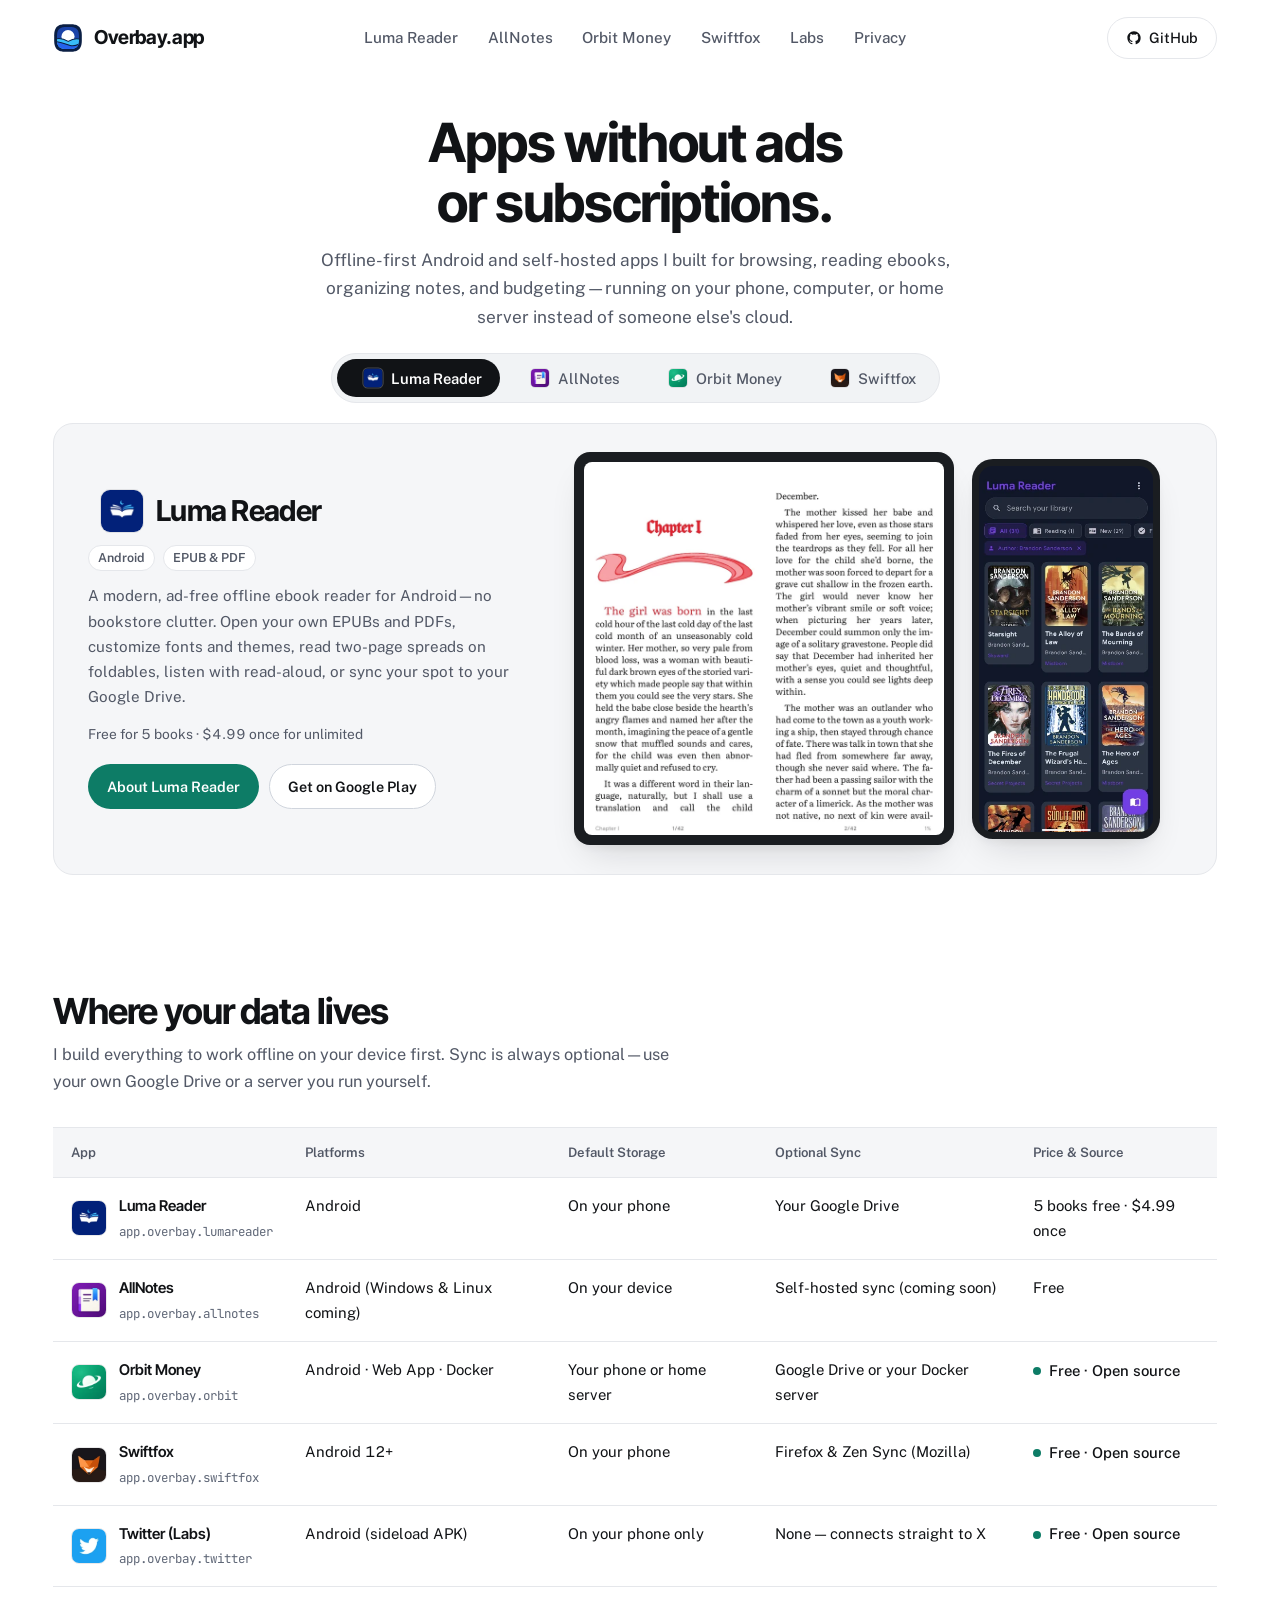
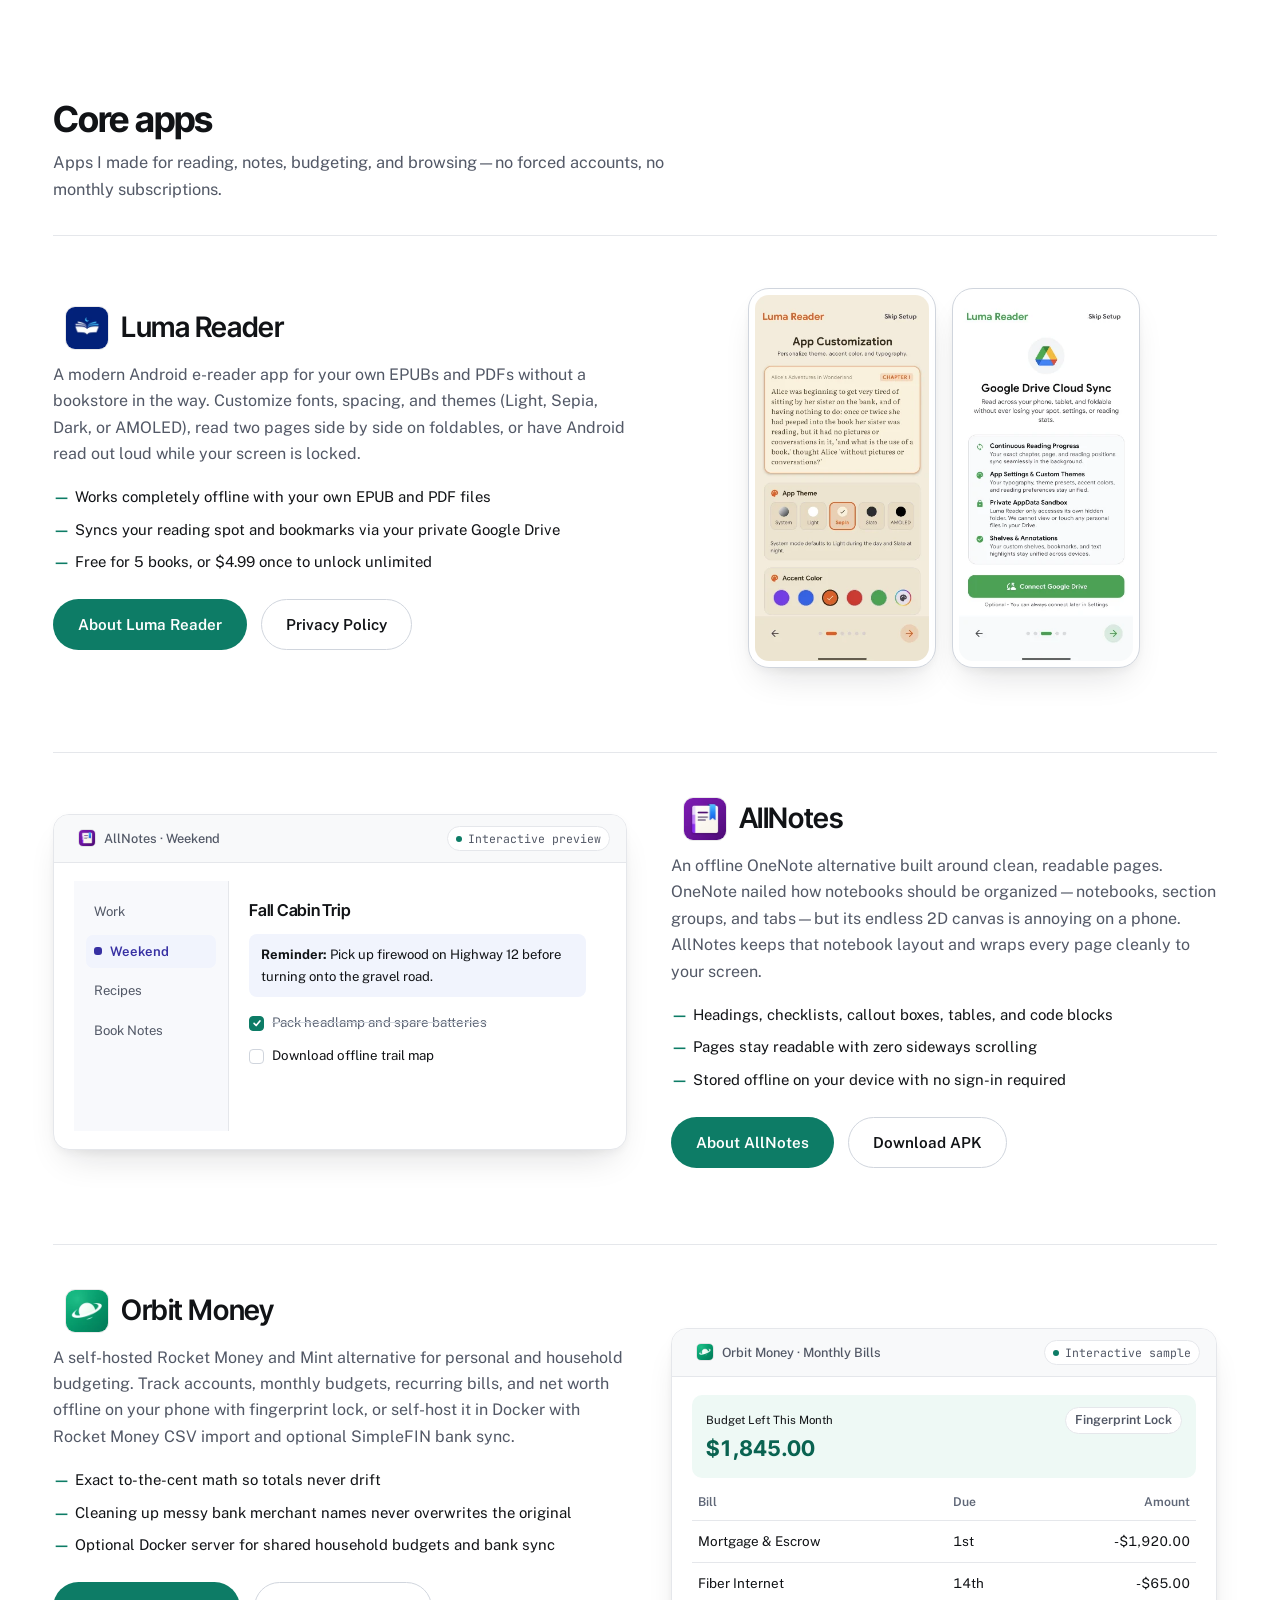
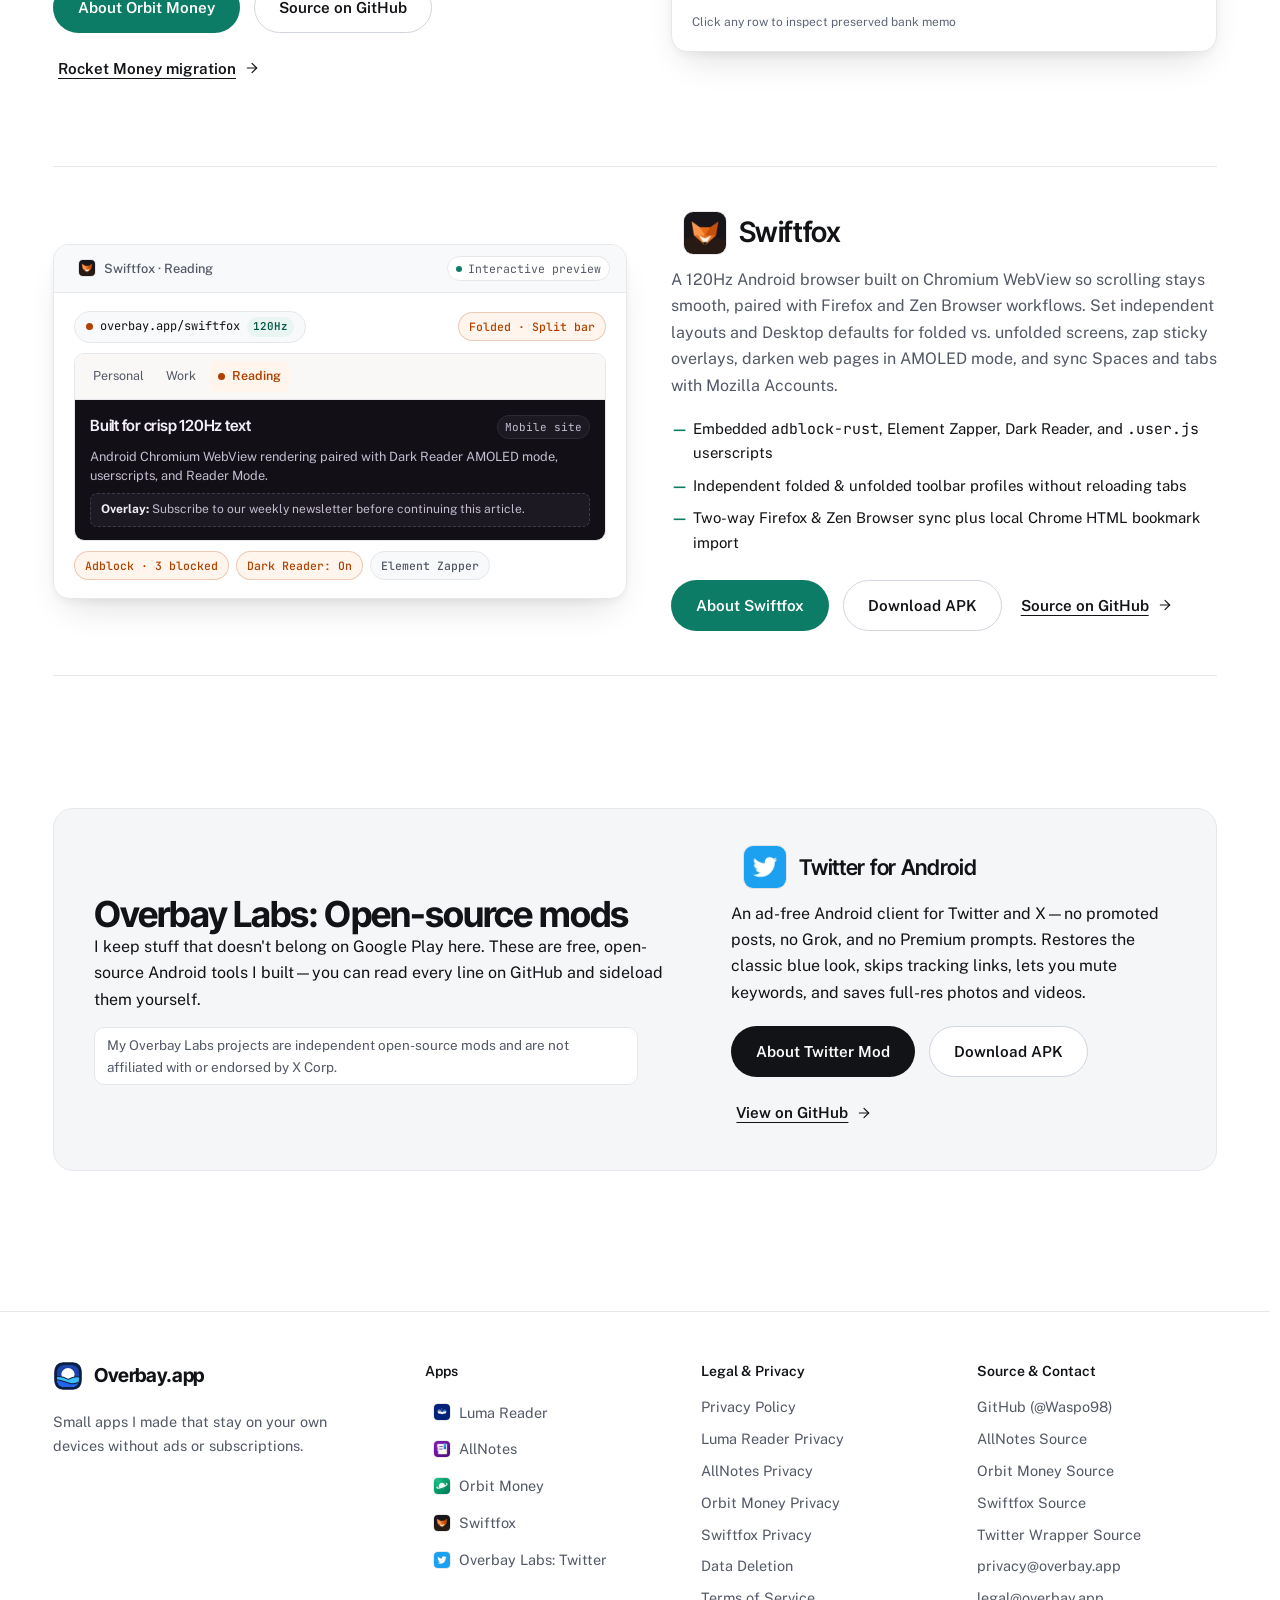
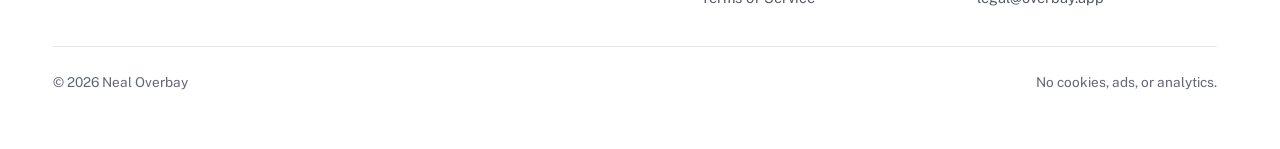
==== commit de9ad647: "feat: add Swiftfox product page, privacy policy, icons, and site-wide integration" ====
--- a/index.html
+++ b/index.html
@@ -4,13 +4,13 @@
   <meta charset="utf-8">
   <meta name="viewport" content="width=device-width, initial-scale=1">
   <title>Overbay.app — Private Android &amp; Self-Hosted Apps (No Ads or Subscriptions)</title>
-  <meta name="description" content="Offline-first Android and self-hosted apps by Neal Overbay: Luma Reader (modern EPUB &amp; PDF ebook reader), AllNotes (OneNote alternative), Orbit Money (self-hosted Rocket Money alternative), and Overbay Labs.">
+  <meta name="description" content="Offline-first Android and self-hosted apps by Neal Overbay: Luma Reader (EPUB &amp; PDF ebook reader), AllNotes (OneNote alternative), Orbit Money (self-hosted Rocket Money alternative), Swiftfox (120Hz Android browser), and Overbay Labs.">
   <meta name="robots" content="index,follow">
   <link rel="canonical" href="https://overbay.app/">
   <meta property="og:type" content="website">
   <meta property="og:site_name" content="Overbay.app">
   <meta property="og:title" content="Overbay.app — Private Android &amp; Self-Hosted Apps">
-  <meta property="og:description" content="Offline-first Android and self-hosted apps without ads or subscriptions: Luma Reader (ebook reader), AllNotes (OneNote alternative), Orbit Money (self-hosted Rocket Money alternative), and Overbay Labs.">
+  <meta property="og:description" content="Offline-first Android and self-hosted apps without ads or subscriptions: Luma Reader (ebook reader), AllNotes (OneNote alternative), Orbit Money (self-hosted Rocket Money alternative), Swiftfox (120Hz browser), and Overbay Labs.">
   <meta property="og:url" content="https://overbay.app/">
   <meta property="og:image" content="https://overbay.app/assets/brand/og-image.png">
   <meta property="og:image:width" content="1200">
@@ -18,15 +18,16 @@
   <meta property="og:image:alt" content="Overbay.app — Simple apps without ads or subscriptions">
   <meta name="twitter:card" content="summary_large_image">
   <meta name="twitter:title" content="Overbay.app — Private Android &amp; Self-Hosted Apps">
-  <meta name="twitter:description" content="Offline-first Android and self-hosted apps: Luma Reader (ebook reader), AllNotes (OneNote alternative), Orbit Money (self-hosted Rocket Money alternative), and Overbay Labs.">
+  <meta name="twitter:description" content="Offline-first Android and self-hosted apps: Luma Reader (ebook reader), AllNotes (OneNote alternative), Orbit Money (self-hosted Rocket Money alternative), Swiftfox (120Hz browser), and Overbay Labs.">
   <meta name="twitter:image" content="https://overbay.app/assets/brand/og-image.png">
   <meta name="twitter:image:alt" content="Overbay.app — Simple apps without ads or subscriptions">
-  <link rel="icon" type="image/svg+xml" href="/assets/brand/favicon.svg">
-  <link rel="icon" href="/assets/brand/favicon.ico" sizes="32x32">
-  <link rel="apple-touch-icon" href="/assets/brand/apple-touch-icon.png">
+  <link rel="icon" type="image/svg+xml" href="/assets/brand/favicon.svg?v=2">
+  <link rel="icon" type="image/png" sizes="96x96" href="/assets/brand/favicon-96.png?v=2">
+  <link rel="icon" href="/assets/brand/favicon.ico?v=2" sizes="16x16 32x32 48x48">
+  <link rel="apple-touch-icon" sizes="180x180" href="/assets/brand/apple-touch-icon.png?v=2">
   <link rel="preload" href="/assets/fonts/inter-tight-latin.woff2" as="font" type="font/woff2" crossorigin>
   <link rel="preload" href="/assets/fonts/public-sans-latin.woff2" as="font" type="font/woff2" crossorigin>
-  <link rel="stylesheet" href="/css/styles.css?v=5">
+  <link rel="stylesheet" href="/css/styles.css?v=6">
   <noscript><link rel="stylesheet" href="/css/noscript.css?v=3"></noscript>
   <script type="application/ld+json">
   {
@@ -80,6 +81,13 @@
           {
             "@type": "ListItem",
             "position": 4,
+            "name": "Swiftfox",
+            "url": "https://overbay.app/swiftfox/",
+            "description": "120Hz Material 3 Android browser on Chromium WebView with native adblock-rust, Element Zapper, Dark Reader, .user.js userscripts, foldable posture profiles, and Firefox and Zen Browser sync."
+          },
+          {
+            "@type": "ListItem",
+            "position": 5,
             "name": "Twitter (Overbay Labs)",
             "url": "https://overbay.app/labs/twitter/",
             "description": "Open-source ad-free Twitter / X Android APK with no promoted posts, no Grok, no Premium prompts, and full-res media downloads."
@@ -103,6 +111,7 @@
         <a href="/lumareader/">Luma Reader</a>
         <a href="/allnotes/">AllNotes</a>
         <a href="/orbitmoney/">Orbit Money</a>
+        <a href="/swiftfox/">Swiftfox</a>
         <a href="/labs/twitter/">Labs</a>
         <a href="/privacy/">Privacy</a>
       </nav>
@@ -121,6 +130,7 @@
         <li><a href="/lumareader/">Luma Reader</a></li>
         <li><a href="/allnotes/">AllNotes</a></li>
         <li><a href="/orbitmoney/">Orbit Money</a></li>
+        <li><a href="/swiftfox/">Swiftfox</a></li>
         <li><a href="/labs/twitter/">Overbay Labs (Twitter)</a></li>
         <li><a href="/privacy/">Privacy Policy</a></li>
         <li><a href="/data-deletion/">Data Deletion</a></li>
@@ -133,7 +143,7 @@
     <section class="studio-hero">
       <div class="container">
         <h1>Apps without ads or subscriptions.</h1>
-        <p class="studio-lead">Offline-first Android and self-hosted apps I built for reading ebooks, organizing notes, and budgeting—running on your phone, computer, or home server instead of someone else's cloud.</p>
+        <p class="studio-lead">Offline-first Android and self-hosted apps I built for browsing, reading ebooks, organizing notes, and budgeting—running on your phone, computer, or home server instead of someone else's cloud.</p>
 
         <div class="stage-tabs" role="tablist" aria-label="Featured applications" data-tabs>
           <button class="stage-tab" type="button" role="tab" id="tab-luma" aria-selected="true" aria-controls="panel-luma">
@@ -157,12 +167,12 @@
             </picture>
             <span>Orbit Money</span>
           </button>
-          <button class="stage-tab" type="button" role="tab" id="tab-labs" aria-selected="false" aria-controls="panel-labs" tabindex="-1">
+          <button class="stage-tab" type="button" role="tab" id="tab-swiftfox" aria-selected="false" aria-controls="panel-swiftfox" tabindex="-1">
             <picture>
-              <source srcset="/assets/icons/twitter-96.webp" type="image/webp">
-              <img class="app-icon app-icon--xs" src="/assets/icons/twitter-96.png" alt="" width="20" height="20" decoding="async">
+              <source srcset="/assets/icons/swiftfox-96.webp" type="image/webp">
+              <img class="app-icon app-icon--xs" src="/assets/icons/swiftfox-96.png" alt="" width="20" height="20" decoding="async">
             </picture>
-            <span>Labs: Twitter</span>
+            <span>Swiftfox</span>
           </button>
         </div>
       </div>
@@ -340,62 +350,71 @@
               </div>
             </div>
 
-            <!-- Panel 4: Overbay Labs: Twitter -->
-            <div class="stage-panel" role="tabpanel" id="panel-labs" aria-labelledby="tab-labs" hidden>
+            <!-- Panel 4: Swiftfox -->
+            <div class="stage-panel" role="tabpanel" id="panel-swiftfox" aria-labelledby="tab-swiftfox" hidden>
               <div class="stage-copy">
                 <div class="stage-app-name">
                   <picture>
-                    <source srcset="/assets/icons/twitter-96.webp 1x, /assets/icons/twitter-192.webp 2x" type="image/webp">
-                    <img class="app-icon" src="/assets/icons/twitter-96.png" srcset="/assets/icons/twitter-96.png 1x, /assets/icons/twitter-192.png 2x" alt="" width="44" height="44" decoding="async">
+                    <source srcset="/assets/icons/swiftfox-96.webp 1x, /assets/icons/swiftfox-192.webp 2x" type="image/webp">
+                    <img class="app-icon" src="/assets/icons/swiftfox-96.png" srcset="/assets/icons/swiftfox-96.png 1x, /assets/icons/swiftfox-192.png 2x" alt="" width="44" height="44" decoding="async">
                   </picture>
-                  <h2>Twitter (Overbay Labs)</h2>
+                  <h2>Swiftfox</h2>
                 </div>
                 <div class="stage-badge-row">
+                  <span class="stage-app-badge">Android 12+</span>
                   <span class="stage-app-badge">Open Source</span>
-                  <span class="stage-app-badge">Sideload APK</span>
-                </div>
-                <p class="stage-desc">No ads! No Grok! No Premium nagging! Restores the classic blue Twitter look, skips tracking links, and lets you save full-res photos and videos.</p>
-                <div class="stage-meta">Not on Google Play · Not affiliated with X Corp.</div>
+                </div>
+                <p class="stage-desc">A 120Hz Android browser built on Chromium WebView so scrolling stays smooth—with native adblock-rust, an Element Zapper, Dark Reader, userscripts, foldable posture layouts, and two-way Firefox and Zen Browser sync.</p>
+                <div class="stage-meta">Free · MIT open source · Firefox / Zen Sync</div>
                 <div class="btn-row">
-                  <a class="btn btn--dark" href="/labs/twitter/">About Twitter Mod</a>
-                  <a class="btn btn--outline" href="https://github.com/Waspo98/overbay-twitter">Source on GitHub</a>
-                </div>
-              </div>
-              <div class="stage-visuals" data-screenshot-slot="twitter-hero">
+                  <a class="btn btn--primary" href="/swiftfox/">About Swiftfox</a>
+                  <a class="btn btn--outline" href="https://github.com/Waspo98/swiftfox/releases/latest">Download APK</a>
+                </div>
+              </div>
+              <div class="stage-visuals" data-screenshot-slot="swiftfox-hero">
                 <div class="ui-specimen">
                   <div class="ui-specimen__bar">
                     <span class="specimen-app-label">
                       <picture>
-                        <source srcset="/assets/icons/twitter-96.webp" type="image/webp">
-                        <img class="app-icon app-icon--xs" src="/assets/icons/twitter-96.png" alt="" width="18" height="18" loading="lazy" decoding="async">
+                        <source srcset="/assets/icons/swiftfox-96.webp" type="image/webp">
+                        <img class="app-icon app-icon--xs" src="/assets/icons/swiftfox-96.png" alt="" width="18" height="18" loading="lazy" decoding="async">
                       </picture>
-                      <span>Twitter (Overbay Labs)</span>
+                      <span>Swiftfox · Personal</span>
                     </span>
                     <span class="ui-specimen__tag">Preview</span>
                   </div>
                   <div class="ui-specimen__body">
-                    <div class="twitter-mock-app">
-                      <div class="twitter-mock-top">
-                        <svg width="20" height="20" viewBox="0 0 24 24" fill="#1da1f2" aria-hidden="true"><path d="M23.953 4.57a10 10 0 01-2.825.775 4.958 4.958 0 002.163-2.723c-.951.555-2.005.959-3.127 1.184a4.92 4.92 0 00-8.384 4.482C7.69 8.095 4.067 6.13 1.64 3.162a4.822 4.822 0 00-.666 2.475c0 1.71.87 3.213 2.188 4.096a4.904 4.904 0 01-2.228-.616v.06a4.923 4.923 0 003.946 4.827 4.996 4.996 0 01-2.212.085 4.936 4.936 0 004.604 3.417 9.867 9.867 0 01-6.102 2.105c-.39 0-.779-.023-1.17-.067a13.995 13.995 0 007.557 2.209c9.053 0 13.998-7.496 13.998-13.985 0-.21 0-.42-.015-.63A9.935 9.935 0 0024 4.59z"/></svg>
-                        <div class="twitter-mock-tabs">
-                          <span class="is-active">Following</span>
-                          <span>For you</span>
-                          <span>Lists</span>
+                    <div class="swiftfox-mock-app">
+                      <div class="swiftfox-mock-bar">
+                        <div class="swiftfox-mock-omnibox">
+                          <span class="swiftfox-shield-dot" aria-hidden="true"></span>
+                          <span class="swiftfox-domain">en.wikipedia.org</span>
+                          <span class="swiftfox-hz-badge">120Hz</span>
                         </div>
-                        <span class="stage-app-badge">#1DA1F2</span>
+                        <span class="swiftfox-posture-pill">Unfolded · Side rail</span>
                       </div>
-                      <div class="twitter-mock-post">
-                        <div class="twitter-mock-author">
-                          <span><strong>Alex R.</strong> @alex_r · Sample</span>
-                          <span>12m</span>
-                        </div>
-                        <p>Finally fixed the squeaky brake on my commuter bike tonight. Ready for the morning ride again.</p>
-                        <div class="twitter-mock-actions">
-                          <span>Reply · Retweet · Like</span>
-                          <span class="twitter-save-chip">Save video / photo</span>
+                      <div class="swiftfox-mock-shell">
+                        <aside class="swiftfox-mock-spaces" aria-label="Sample browser Spaces">
+                          <div class="swiftfox-space-item is-active"><span class="swiftfox-space-dot" aria-hidden="true"></span>Personal</div>
+                          <div class="swiftfox-space-item">Work</div>
+                          <div class="swiftfox-space-item">Reading</div>
+                        </aside>
+                        <div class="swiftfox-mock-page">
+                          <div class="swiftfox-mock-page-head">
+                            <p class="specimen-title">National Museum of Racing</p>
+                            <span class="swiftfox-mode-tag">Desktop site</span>
+                          </div>
+                          <p class="swiftfox-mock-excerpt">Founded in 1950 in Saratoga Springs, preserving thoroughbred racing history and exhibits.</p>
+                          <div class="swiftfox-mock-banner">
+                            <strong>App banner:</strong> Install the native app for a smoother reading experience!
+                          </div>
                         </div>
                       </div>
-                      <div class="twitter-mock-filter">Blocked 2 ads · Grok hidden · Clean links</div>
+                      <div class="swiftfox-mock-controls">
+                        <span class="swiftfox-ctrl-chip is-on" data-sf-action="adblock">Adblock · 4 blocked</span>
+                        <span class="swiftfox-ctrl-chip" data-sf-action="darkreader">Dark Reader: Off</span>
+                        <span class="swiftfox-ctrl-chip" data-sf-action="zapper">Element Zapper</span>
+                      </div>
                     </div>
                   </div>
                 </div>
@@ -490,6 +509,26 @@
               <tr>
                 <td data-label="App">
                   <div class="app-cell">
+                    <a class="app-cell-icon" href="/swiftfox/" tabindex="-1" aria-hidden="true">
+                      <picture>
+                        <source srcset="/assets/icons/swiftfox-96.webp 1x, /assets/icons/swiftfox-192.webp 2x" type="image/webp">
+                        <img class="app-icon app-icon--md" src="/assets/icons/swiftfox-96.png" srcset="/assets/icons/swiftfox-96.png 1x, /assets/icons/swiftfox-192.png 2x" alt="" width="36" height="36" loading="lazy" decoding="async">
+                      </picture>
+                    </a>
+                    <div>
+                      <a class="app-cell-link" href="/swiftfox/">Swiftfox</a>
+                      <code class="pkg-code">app.overbay.swiftfox</code>
+                    </div>
+                  </div>
+                </td>
+                <td data-label="Platforms">Android 12+</td>
+                <td data-label="Default Storage">On your phone</td>
+                <td data-label="Optional Sync">Firefox &amp; Zen Sync (Mozilla)</td>
+                <td data-label="Price &amp; Source"><span class="status-dot">Free · Open source</span></td>
+              </tr>
+              <tr>
+                <td data-label="App">
+                  <div class="app-cell">
                     <a class="app-cell-icon" href="/labs/twitter/" tabindex="-1" aria-hidden="true">
                       <picture>
                         <source srcset="/assets/icons/twitter-96.webp 1x, /assets/icons/twitter-192.webp 2x" type="image/webp">
@@ -518,7 +557,7 @@
       <div class="container">
         <div class="section-header">
           <h2 id="catalog-heading">Core apps</h2>
-          <p>Apps I made for reading, notes, and budgeting—no forced accounts, no monthly subscriptions.</p>
+          <p>Apps I made for reading, notes, budgeting, and browsing—no forced accounts, no monthly subscriptions.</p>
         </div>
 
         <div class="spotlight-list">
@@ -685,6 +724,78 @@
               </div>
             </div>
           </article>
+
+          <!-- Swiftfox Spotlight -->
+          <article class="spotlight-row">
+            <div class="spotlight-copy">
+              <div class="stage-app-name">
+                <picture>
+                  <source srcset="/assets/icons/swiftfox-96.webp 1x, /assets/icons/swiftfox-192.webp 2x" type="image/webp">
+                  <img class="app-icon" src="/assets/icons/swiftfox-96.png" srcset="/assets/icons/swiftfox-96.png 1x, /assets/icons/swiftfox-192.png 2x" alt="" width="44" height="44" loading="lazy" decoding="async">
+                </picture>
+                <h3>Swiftfox</h3>
+              </div>
+              <p>A 120Hz Android browser built on Chromium WebView so scrolling stays smooth, paired with Firefox and Zen Browser workflows. Set independent layouts and Desktop defaults for folded vs. unfolded screens, zap sticky overlays, darken web pages in AMOLED mode, and sync Spaces and tabs with Mozilla Accounts.</p>
+              <ul class="fact-list">
+                <li>Embedded <code>adblock-rust</code>, Element Zapper, Dark Reader, and <code>.user.js</code> userscripts</li>
+                <li>Independent folded &amp; unfolded toolbar profiles without reloading tabs</li>
+                <li>Two-way Firefox &amp; Zen Browser sync plus local Chrome HTML bookmark import</li>
+              </ul>
+              <div class="btn-row">
+                <a class="btn btn--primary" href="/swiftfox/">About Swiftfox</a>
+                <a class="btn btn--outline" href="https://github.com/Waspo98/swiftfox/releases/latest">Download APK</a>
+                <a class="btn btn--link" href="https://github.com/Waspo98/swiftfox">Source on GitHub <svg class="icon icon--sm" viewBox="0 0 24 24" aria-hidden="true"><line x1="5" y1="12" x2="19" y2="12"/><polyline points="12 5 19 12 12 19"/></svg></a>
+              </div>
+            </div>
+            <div class="spotlight-media" data-screenshot-slot="swiftfox-spotlight">
+              <div class="ui-specimen">
+                <div class="ui-specimen__bar">
+                  <span class="specimen-app-label">
+                    <picture>
+                      <source srcset="/assets/icons/swiftfox-96.webp" type="image/webp">
+                      <img class="app-icon app-icon--xs" src="/assets/icons/swiftfox-96.png" alt="" width="18" height="18" loading="lazy" decoding="async">
+                    </picture>
+                    <span>Swiftfox · Reading</span>
+                  </span>
+                  <span class="ui-specimen__tag">Preview</span>
+                </div>
+                <div class="ui-specimen__body">
+                  <div class="swiftfox-mock-app">
+                    <div class="swiftfox-mock-bar">
+                      <div class="swiftfox-mock-omnibox">
+                        <span class="swiftfox-shield-dot" aria-hidden="true"></span>
+                        <span class="swiftfox-domain">overbay.app/swiftfox</span>
+                        <span class="swiftfox-hz-badge">120Hz</span>
+                      </div>
+                      <span class="swiftfox-posture-pill">Folded · Split bar</span>
+                    </div>
+                    <div class="swiftfox-mock-shell is-folded">
+                      <aside class="swiftfox-mock-spaces" aria-label="Sample browser Spaces">
+                        <div class="swiftfox-space-item">Personal</div>
+                        <div class="swiftfox-space-item">Work</div>
+                        <div class="swiftfox-space-item is-active"><span class="swiftfox-space-dot" aria-hidden="true"></span>Reading</div>
+                      </aside>
+                      <div class="swiftfox-mock-page is-dark-reader">
+                        <div class="swiftfox-mock-page-head">
+                          <p class="specimen-title">Built for crisp 120Hz text</p>
+                          <span class="swiftfox-mode-tag">Mobile site</span>
+                        </div>
+                        <p class="swiftfox-mock-excerpt">Android Chromium WebView rendering paired with Dark Reader AMOLED mode, userscripts, and Reader Mode.</p>
+                        <div class="swiftfox-mock-banner">
+                          <strong>Overlay:</strong> Subscribe to our weekly newsletter before continuing this article.
+                        </div>
+                      </div>
+                    </div>
+                    <div class="swiftfox-mock-controls">
+                      <span class="swiftfox-ctrl-chip is-on" data-sf-action="adblock">Adblock · 3 blocked</span>
+                      <span class="swiftfox-ctrl-chip is-on" data-sf-action="darkreader">Dark Reader: On</span>
+                      <span class="swiftfox-ctrl-chip" data-sf-action="zapper">Element Zapper</span>
+                    </div>
+                  </div>
+                </div>
+              </div>
+            </div>
+          </article>
         </div>
       </div>
     </section>
@@ -734,6 +845,7 @@
             <li><a href="/lumareader/"><picture><source srcset="/assets/icons/lumareader-96.webp" type="image/webp"><img class="app-icon app-icon--xs" src="/assets/icons/lumareader-96.png" alt="" width="18" height="18" loading="lazy" decoding="async"></picture><span>Luma Reader</span></a></li>
             <li><a href="/allnotes/"><picture><source srcset="/assets/icons/allnotes-96.webp" type="image/webp"><img class="app-icon app-icon--xs" src="/assets/icons/allnotes-96.png" alt="" width="18" height="18" loading="lazy" decoding="async"></picture><span>AllNotes</span></a></li>
             <li><a href="/orbitmoney/"><picture><source srcset="/assets/icons/orbitmoney-96.webp" type="image/webp"><img class="app-icon app-icon--xs" src="/assets/icons/orbitmoney-96.png" alt="" width="18" height="18" loading="lazy" decoding="async"></picture><span>Orbit Money</span></a></li>
+            <li><a href="/swiftfox/"><picture><source srcset="/assets/icons/swiftfox-96.webp" type="image/webp"><img class="app-icon app-icon--xs" src="/assets/icons/swiftfox-96.png" alt="" width="18" height="18" loading="lazy" decoding="async"></picture><span>Swiftfox</span></a></li>
             <li><a href="/labs/twitter/"><picture><source srcset="/assets/icons/twitter-96.webp" type="image/webp"><img class="app-icon app-icon--xs" src="/assets/icons/twitter-96.png" alt="" width="18" height="18" loading="lazy" decoding="async"></picture><span>Overbay Labs: Twitter</span></a></li>
           </ul>
         </div>
@@ -744,6 +856,7 @@
             <li><a href="/privacy/lumareader/">Luma Reader Privacy</a></li>
             <li><a href="/privacy/allnotes/">AllNotes Privacy</a></li>
             <li><a href="/privacy/orbitmoney/">Orbit Money Privacy</a></li>
+            <li><a href="/privacy/swiftfox/">Swiftfox Privacy</a></li>
             <li><a href="/data-deletion/">Data Deletion</a></li>
             <li><a href="/terms/">Terms of Service</a></li>
           </ul>
@@ -754,6 +867,7 @@
             <li><a href="https://github.com/Waspo98">GitHub (@Waspo98)</a></li>
             <li><a href="https://github.com/Waspo98/allnotes">AllNotes Source</a></li>
             <li><a href="https://github.com/Waspo98/Orbit-Money">Orbit Money Source</a></li>
+            <li><a href="https://github.com/Waspo98/swiftfox">Swiftfox Source</a></li>
             <li><a href="https://github.com/Waspo98/overbay-twitter">Twitter Wrapper Source</a></li>
             <li><a href="mailto:privacy@overbay.app">privacy@overbay.app</a></li>
             <li><a href="mailto:legal@overbay.app">legal@overbay.app</a></li>
@@ -767,6 +881,6 @@
     </div>
   </footer>
 
-  <script src="/js/main.js?v=3" defer></script>
+  <script src="/js/main.js?v=4" defer></script>
 </body>
 </html>
--- a/css/styles.css
+++ b/css/styles.css
@@ -52,6 +52,9 @@
   --allnotes-ink: #3730a3;
   --orbit-bg: #eef9f5;
   --orbit-ink: #0a6351;
+  --swiftfox-bg: #fff5ec;
+  --swiftfox-ink: #b04200;
+  --swiftfox-border: rgba(176, 66, 0, 0.24);
   --labs-bg: #f1f7fc;
   --labs-ink: #0c5d91;
 
@@ -349,7 +352,7 @@
 .nav-menu {
   display: flex;
   align-items: center;
-  gap: 28px;
+  gap: clamp(16px, 2vw, 26px);
   list-style: none;
 }
 
@@ -564,6 +567,7 @@
   .has-js .mobile-drawer.is-open li:nth-child(5) { transition-delay: 125ms; }
   .has-js .mobile-drawer.is-open li:nth-child(6) { transition-delay: 150ms; }
   .has-js .mobile-drawer.is-open li:nth-child(7) { transition-delay: 175ms; }
+  .has-js .mobile-drawer.is-open li:nth-child(8) { transition-delay: 200ms; }
 }
 
 @media (min-width: 921px) {
@@ -1597,6 +1601,304 @@
   color: var(--ink-secondary);
 }
 
+/* Swiftfox Browser Specimen */
+.swiftfox-mock-app {
+  display: grid;
+  gap: 10px;
+}
+
+.swiftfox-mock-bar {
+  display: flex;
+  flex-wrap: wrap;
+  align-items: center;
+  justify-content: space-between;
+  gap: 8px;
+}
+
+.swiftfox-mock-omnibox {
+  display: inline-flex;
+  align-items: center;
+  gap: 7px;
+  min-width: 0;
+  padding: 5px 11px;
+  border-radius: var(--radius-pill);
+  background: var(--bg-subtle);
+  border: 1px solid var(--border-hairline);
+  font-family: var(--font-mono);
+  font-size: 0.75rem;
+  color: var(--ink-primary);
+}
+
+.swiftfox-shield-dot {
+  width: 7px;
+  height: 7px;
+  border-radius: 50%;
+  background: var(--swiftfox-ink);
+  flex-shrink: 0;
+  transition: background var(--dur-fast) ease;
+}
+
+.swiftfox-shield-dot.is-paused {
+  background: var(--border-strong);
+}
+
+.swiftfox-domain {
+  overflow: hidden;
+  text-overflow: ellipsis;
+  white-space: nowrap;
+}
+
+.swiftfox-hz-badge {
+  font-size: 0.68rem;
+  font-weight: 600;
+  color: var(--accent-ink);
+  background: var(--accent-soft);
+  padding: 1px 6px;
+  border-radius: var(--radius-pill);
+  font-variant-numeric: tabular-nums;
+}
+
+.swiftfox-posture-pill {
+  display: inline-flex;
+  align-items: center;
+  gap: 6px;
+  font-family: var(--font-mono);
+  font-size: 0.72rem;
+  font-weight: 500;
+  padding: 4px 10px;
+  border-radius: var(--radius-pill);
+  background: var(--swiftfox-bg);
+  color: var(--swiftfox-ink);
+  border: 1px solid var(--swiftfox-border);
+  white-space: nowrap;
+  transition:
+    background var(--dur-fast) ease,
+    border-color var(--dur-fast) ease,
+    transform var(--dur-fast) var(--ease-out-expo);
+}
+
+.swiftfox-posture-pill[role="button"] {
+  cursor: pointer;
+  user-select: none;
+}
+
+.swiftfox-posture-pill[role="button"]:hover {
+  background: #ffe9d6;
+  border-color: rgba(176, 66, 0, 0.42);
+}
+
+.swiftfox-posture-pill[role="button"]:active {
+  transform: scale(0.97);
+}
+
+.swiftfox-mock-shell {
+  display: grid;
+  grid-template-columns: 118px 1fr;
+  border: 1px solid var(--border-hairline);
+  border-radius: 10px;
+  overflow: hidden;
+  background: var(--bg-page);
+}
+
+.swiftfox-mock-shell.is-folded {
+  grid-template-columns: 1fr;
+}
+
+.swiftfox-mock-spaces {
+  background: #faf8f6;
+  border-right: 1px solid var(--border-hairline);
+  padding: 10px 8px;
+  display: grid;
+  gap: 4px;
+  align-content: start;
+}
+
+.swiftfox-mock-shell.is-folded .swiftfox-mock-spaces {
+  display: flex;
+  flex-wrap: wrap;
+  gap: 6px;
+  border-right: none;
+  border-bottom: 1px solid var(--border-hairline);
+  padding: 7px 10px;
+}
+
+.swiftfox-space-item {
+  display: flex;
+  align-items: center;
+  gap: 7px;
+  padding: 5px 8px;
+  border-radius: 7px;
+  font-size: 0.78rem;
+  color: var(--ink-secondary);
+  transition:
+    background var(--dur-fast) ease,
+    color var(--dur-fast) ease,
+    transform var(--dur-fast) var(--ease-out-expo);
+}
+
+.swiftfox-space-item[role="button"] {
+  cursor: pointer;
+  user-select: none;
+}
+
+.swiftfox-space-item[role="button"]:hover {
+  background: rgba(176, 66, 0, 0.06);
+  color: var(--ink-primary);
+}
+
+.swiftfox-space-item[role="button"]:active {
+  transform: scale(0.98);
+}
+
+.swiftfox-space-item.is-active {
+  background: var(--swiftfox-bg);
+  color: var(--swiftfox-ink);
+  font-weight: 600;
+}
+
+.swiftfox-space-dot {
+  width: 7px;
+  height: 7px;
+  border-radius: 50%;
+  background: var(--swiftfox-ink);
+  flex-shrink: 0;
+}
+
+.swiftfox-mock-page {
+  padding: 13px 15px;
+  display: grid;
+  gap: 8px;
+  align-content: start;
+  background: var(--bg-page);
+  color: var(--ink-primary);
+  transition: background 200ms ease, color 200ms ease;
+}
+
+.swiftfox-mock-page.is-dark-reader {
+  background: #121016;
+  color: #f3eef7;
+}
+
+.swiftfox-mock-page-head {
+  display: flex;
+  flex-wrap: wrap;
+  align-items: baseline;
+  justify-content: space-between;
+  gap: 8px;
+}
+
+.swiftfox-mock-page-head .specimen-title {
+  margin-bottom: 0;
+  font-size: 0.96rem;
+}
+
+.swiftfox-mock-page.is-dark-reader .specimen-title {
+  color: #f3eef7;
+}
+
+.swiftfox-mode-tag {
+  font-family: var(--font-mono);
+  font-size: 0.69rem;
+  padding: 2px 7px;
+  border-radius: var(--radius-pill);
+  background: var(--bg-subtle);
+  border: 1px solid var(--border-hairline);
+  color: var(--ink-muted);
+  white-space: nowrap;
+}
+
+.swiftfox-mock-page.is-dark-reader .swiftfox-mode-tag {
+  background: #1c1922;
+  border-color: #2e2a36;
+  color: #c4bcd0;
+}
+
+.swiftfox-mock-excerpt {
+  font-size: 0.8rem;
+  line-height: 1.5;
+  color: var(--ink-secondary);
+}
+
+.swiftfox-mock-page.is-dark-reader .swiftfox-mock-excerpt {
+  color: #c4bcd0;
+}
+
+.swiftfox-mock-banner {
+  padding: 7px 10px;
+  border-radius: 7px;
+  background: var(--bg-subtle);
+  border: 1px dashed var(--border-strong);
+  font-size: 0.75rem;
+  line-height: 1.45;
+  color: var(--ink-secondary);
+}
+
+.swiftfox-mock-banner[hidden] {
+  display: none;
+}
+
+.swiftfox-mock-page.is-dark-reader .swiftfox-mock-banner {
+  background: #1c1922;
+  border-color: #3e3947;
+  color: #c4bcd0;
+}
+
+.swiftfox-mock-page.is-dark-reader .swiftfox-mock-banner strong {
+  color: #f3eef7;
+}
+
+.swiftfox-mock-controls {
+  display: flex;
+  flex-wrap: wrap;
+  gap: 7px;
+}
+
+.swiftfox-ctrl-chip {
+  display: inline-flex;
+  align-items: center;
+  gap: 5px;
+  font-family: var(--font-mono);
+  font-size: 0.72rem;
+  font-weight: 500;
+  padding: 4px 10px;
+  border-radius: var(--radius-pill);
+  border: 1px solid var(--border-hairline);
+  background: var(--bg-subtle);
+  color: var(--ink-secondary);
+  font-variant-numeric: tabular-nums;
+  transition:
+    background var(--dur-fast) ease,
+    color var(--dur-fast) ease,
+    border-color var(--dur-fast) ease,
+    transform var(--dur-fast) var(--ease-out-expo);
+}
+
+.swiftfox-ctrl-chip[role="button"] {
+  cursor: pointer;
+  user-select: none;
+}
+
+.swiftfox-ctrl-chip[role="button"]:hover {
+  border-color: var(--border-strong);
+  color: var(--ink-primary);
+}
+
+.swiftfox-ctrl-chip[role="button"]:active {
+  transform: scale(0.97);
+}
+
+.swiftfox-ctrl-chip.is-on {
+  background: var(--swiftfox-bg);
+  color: var(--swiftfox-ink);
+  border-color: var(--swiftfox-border);
+}
+
+.swiftfox-ctrl-chip.is-zapped {
+  background: var(--accent-soft);
+  color: var(--accent-ink);
+  border-color: rgba(13, 124, 102, 0.28);
+}
+
 /* ── Sections ── */
 .section {
   padding: 56px 0;
@@ -2407,6 +2709,12 @@
 
 /* ── Responsive Breakpoints ── */
 @media (max-width: 1040px) {
+  .nav-menu {
+    gap: 16px;
+  }
+  .nav-menu a {
+    font-size: 0.9rem;
+  }
   .stage-panel {
     grid-template-columns: 1fr;
     gap: 28px;
@@ -2494,6 +2802,17 @@
   .notes-mock-rail {
     border-right: none;
     border-bottom: 1px solid var(--border-hairline);
+  }
+  .swiftfox-mock-shell {
+    grid-template-columns: 1fr;
+  }
+  .swiftfox-mock-spaces {
+    display: flex;
+    flex-wrap: wrap;
+    gap: 6px;
+    border-right: none;
+    border-bottom: 1px solid var(--border-hairline);
+    padding: 7px 10px;
   }
   .spec-table {
     min-width: 0;
@@ -2661,6 +2980,12 @@
     animation: none !important;
   }
 
+  .swiftfox-posture-pill[role="button"]:active,
+  .swiftfox-space-item[role="button"]:active,
+  .swiftfox-ctrl-chip[role="button"]:active {
+    transform: none !important;
+  }
+
   .has-js .mobile-drawer,
   .has-js .mobile-drawer > ul,
   .has-js .mobile-drawer li {
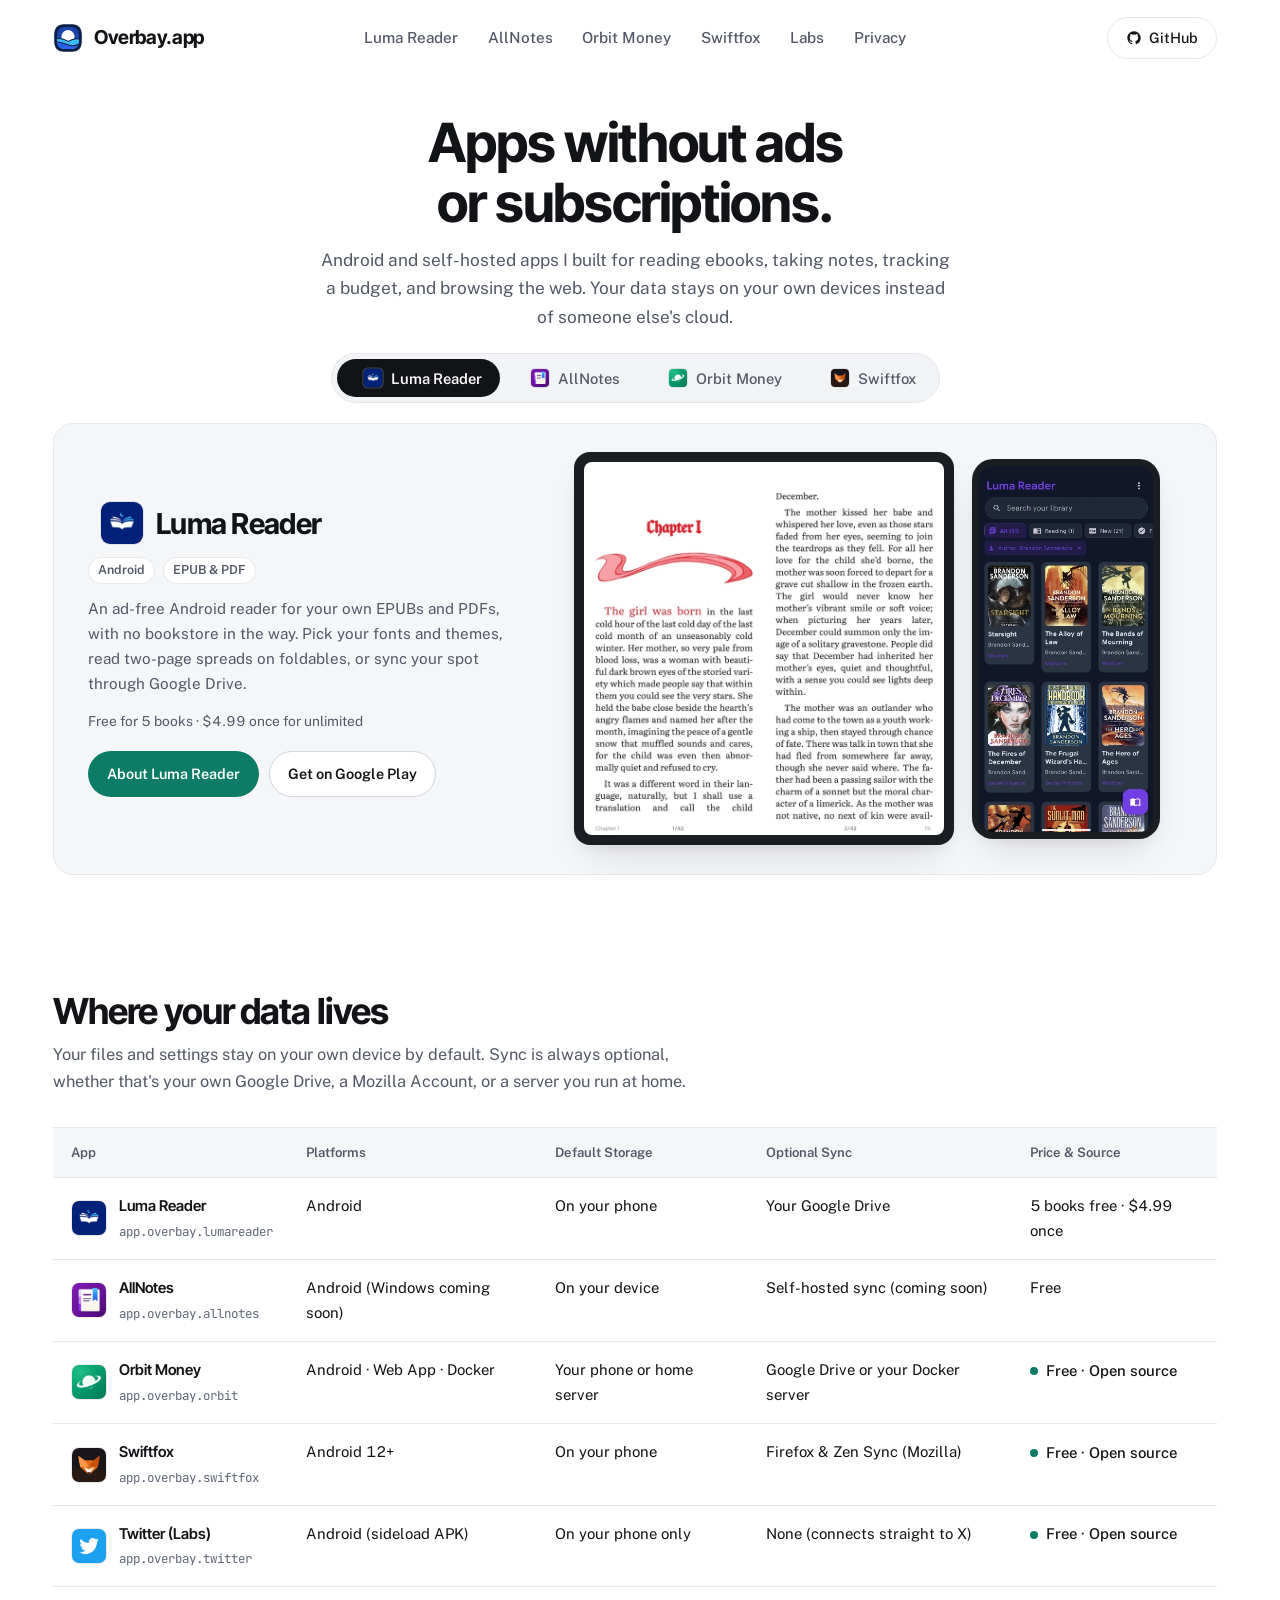
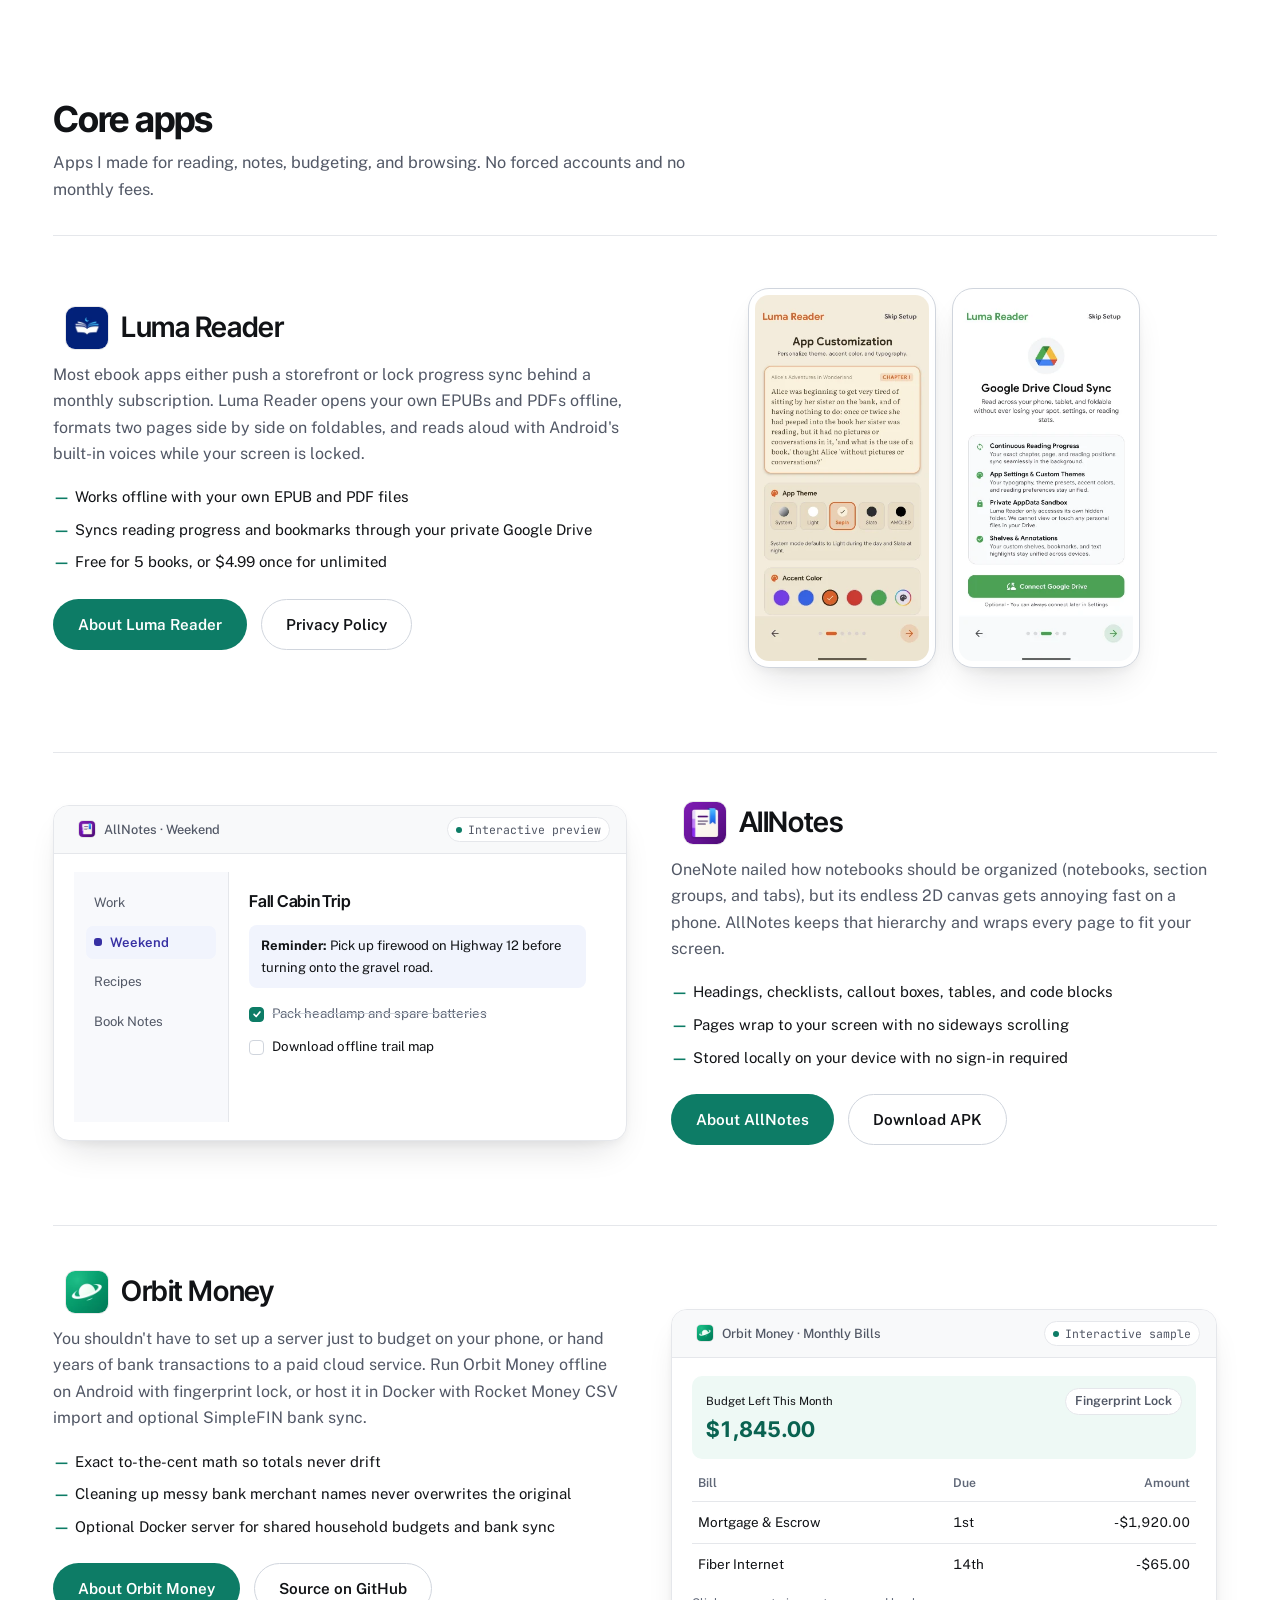
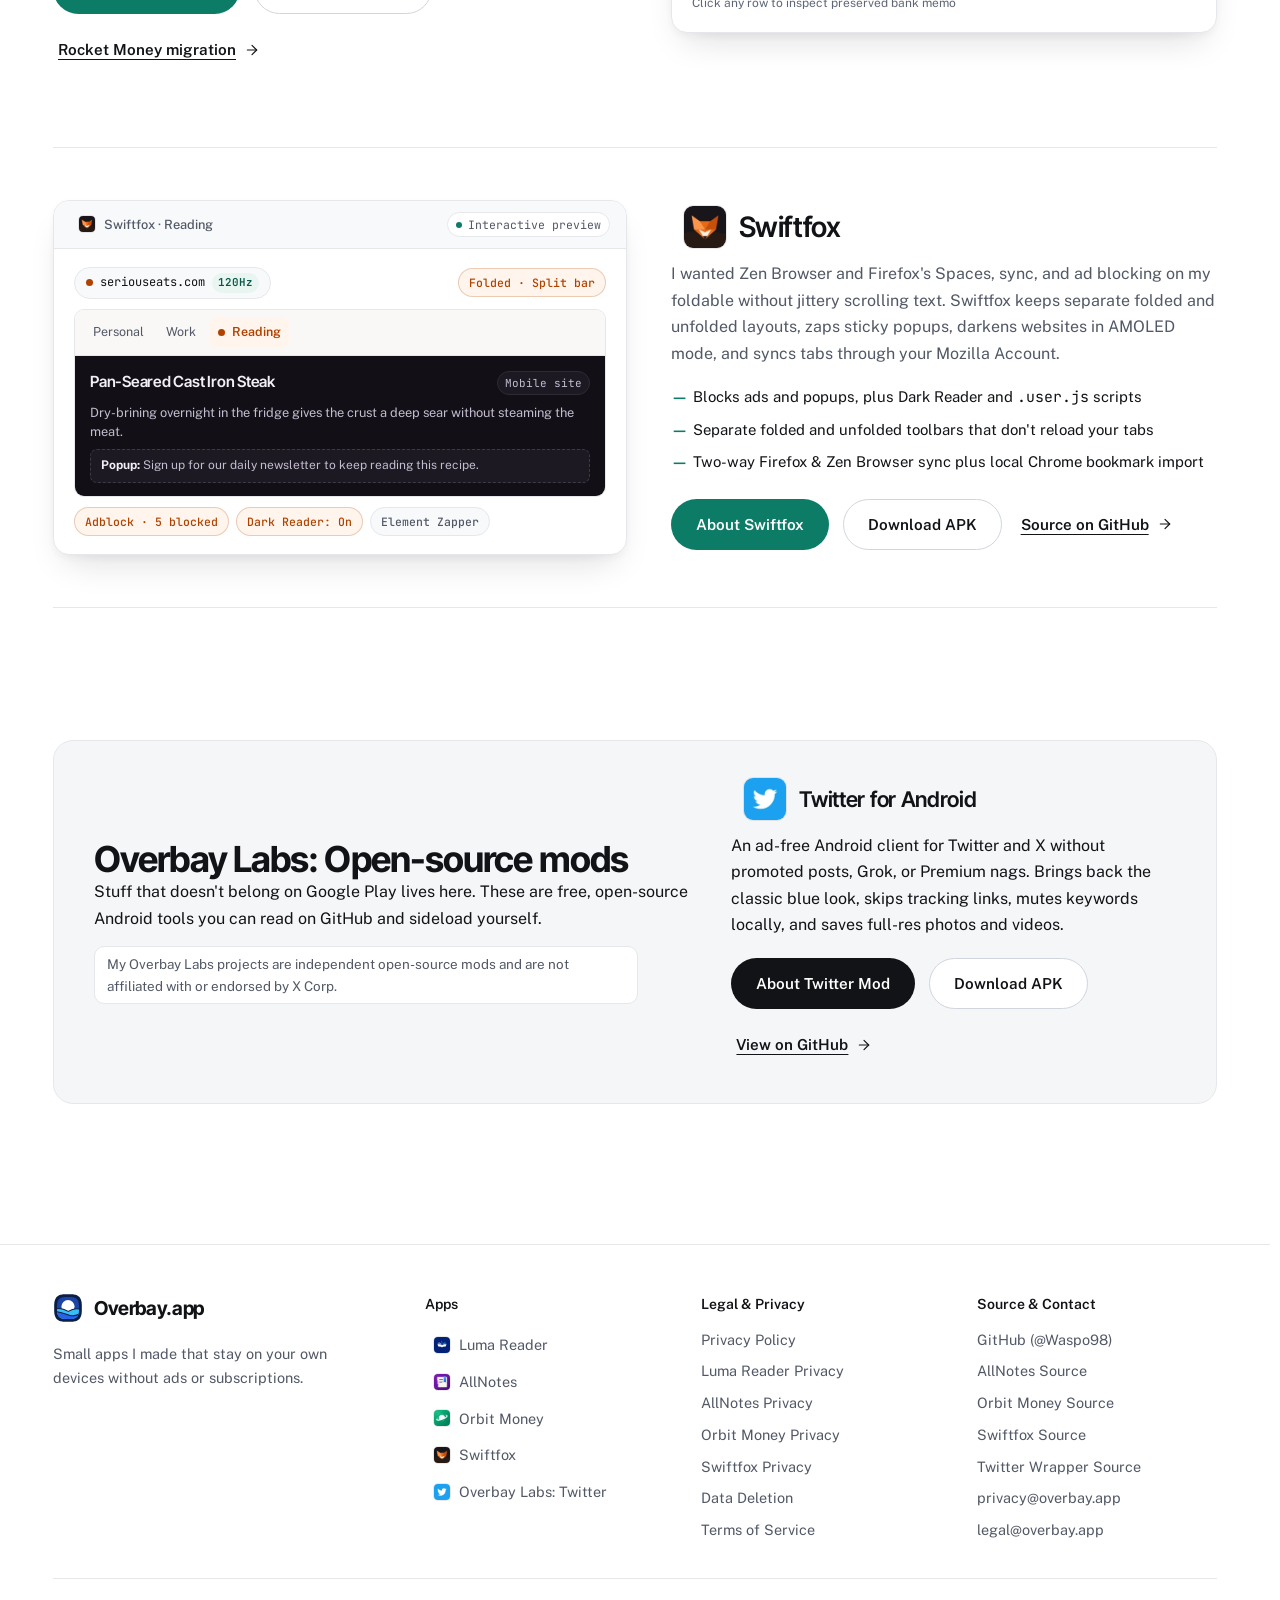
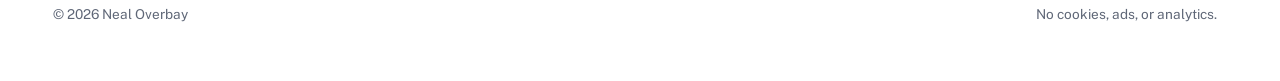
==== commit 848ed9d8: "copy: rewrite Swiftfox and site-wide copy to remove AI phrasing" ====
--- a/index.html
+++ b/index.html
@@ -4,13 +4,13 @@
   <meta charset="utf-8">
   <meta name="viewport" content="width=device-width, initial-scale=1">
   <title>Overbay.app — Private Android &amp; Self-Hosted Apps (No Ads or Subscriptions)</title>
-  <meta name="description" content="Offline-first Android and self-hosted apps by Neal Overbay: Luma Reader (EPUB &amp; PDF ebook reader), AllNotes (OneNote alternative), Orbit Money (self-hosted Rocket Money alternative), Swiftfox (120Hz Android browser), and Overbay Labs.">
+  <meta name="description" content="Android and self-hosted apps by Neal Overbay with no ads or subscriptions: Luma Reader (EPUB &amp; PDF reader), AllNotes (OneNote alternative), Orbit Money (self-hosted Rocket Money alternative), Swiftfox (120Hz Android browser), and Overbay Labs.">
   <meta name="robots" content="index,follow">
   <link rel="canonical" href="https://overbay.app/">
   <meta property="og:type" content="website">
   <meta property="og:site_name" content="Overbay.app">
   <meta property="og:title" content="Overbay.app — Private Android &amp; Self-Hosted Apps">
-  <meta property="og:description" content="Offline-first Android and self-hosted apps without ads or subscriptions: Luma Reader (ebook reader), AllNotes (OneNote alternative), Orbit Money (self-hosted Rocket Money alternative), Swiftfox (120Hz browser), and Overbay Labs.">
+  <meta property="og:description" content="Android and self-hosted apps without ads or subscriptions: Luma Reader (ebook reader), AllNotes (OneNote alternative), Orbit Money (self-hosted Rocket Money alternative), Swiftfox (120Hz browser), and Overbay Labs.">
   <meta property="og:url" content="https://overbay.app/">
   <meta property="og:image" content="https://overbay.app/assets/brand/og-image.png">
   <meta property="og:image:width" content="1200">
@@ -18,7 +18,7 @@
   <meta property="og:image:alt" content="Overbay.app — Simple apps without ads or subscriptions">
   <meta name="twitter:card" content="summary_large_image">
   <meta name="twitter:title" content="Overbay.app — Private Android &amp; Self-Hosted Apps">
-  <meta name="twitter:description" content="Offline-first Android and self-hosted apps: Luma Reader (ebook reader), AllNotes (OneNote alternative), Orbit Money (self-hosted Rocket Money alternative), Swiftfox (120Hz browser), and Overbay Labs.">
+  <meta name="twitter:description" content="Android and self-hosted apps: Luma Reader (ebook reader), AllNotes (OneNote alternative), Orbit Money (self-hosted Rocket Money alternative), Swiftfox (120Hz browser), and Overbay Labs.">
   <meta name="twitter:image" content="https://overbay.app/assets/brand/og-image.png">
   <meta name="twitter:image:alt" content="Overbay.app — Simple apps without ads or subscriptions">
   <link rel="icon" type="image/svg+xml" href="/assets/brand/favicon.svg?v=2">
@@ -49,7 +49,7 @@
         "@id": "https://overbay.app/#website",
         "url": "https://overbay.app/",
         "name": "Overbay.app",
-        "description": "Offline-first Android and self-hosted apps by Neal Overbay with no ads, no tracking, and no monthly subscriptions.",
+        "description": "Android and self-hosted apps by Neal Overbay with no ads, no tracking, and no monthly subscriptions.",
         "publisher": { "@id": "https://overbay.app/#author" }
       },
       {
@@ -62,14 +62,14 @@
             "position": 1,
             "name": "Luma Reader",
             "url": "https://overbay.app/lumareader/",
-            "description": "Modern offline Android ebook reader for DRM-free EPUB and PDF files with foldable two-page spreads, read-aloud TTS, and private Google Drive sync."
+            "description": "Offline Android ebook reader for DRM-free EPUB and PDF files with foldable two-page spreads, read-aloud TTS, and private Google Drive sync."
           },
           {
             "@type": "ListItem",
             "position": 2,
             "name": "AllNotes",
             "url": "https://overbay.app/allnotes/",
-            "description": "Offline OneNote alternative for Android with Notebooks, Section Groups, and clean wrapping pages instead of an infinite 2D canvas."
+            "description": "Offline OneNote alternative for Android with Notebooks, Section Groups, and normal wrapping pages instead of an infinite 2D canvas."
           },
           {
             "@type": "ListItem",
@@ -83,7 +83,7 @@
             "position": 4,
             "name": "Swiftfox",
             "url": "https://overbay.app/swiftfox/",
-            "description": "120Hz Material 3 Android browser on Chromium WebView with native adblock-rust, Element Zapper, Dark Reader, .user.js userscripts, foldable posture profiles, and Firefox and Zen Browser sync."
+            "description": "Free, open-source 120Hz Android browser for phones and foldables with built-in ad-block, Element Zapper, Dark Reader, .user.js userscripts, separate folded and unfolded layouts, and Firefox and Zen Browser sync."
           },
           {
             "@type": "ListItem",
@@ -143,7 +143,7 @@
     <section class="studio-hero">
       <div class="container">
         <h1>Apps without ads or subscriptions.</h1>
-        <p class="studio-lead">Offline-first Android and self-hosted apps I built for browsing, reading ebooks, organizing notes, and budgeting—running on your phone, computer, or home server instead of someone else's cloud.</p>
+        <p class="studio-lead">Android and self-hosted apps I built for reading ebooks, taking notes, tracking a budget, and browsing the web. Your data stays on your own devices instead of someone else's cloud.</p>
 
         <div class="stage-tabs" role="tablist" aria-label="Featured applications" data-tabs>
           <button class="stage-tab" type="button" role="tab" id="tab-luma" aria-selected="true" aria-controls="panel-luma">
@@ -195,7 +195,7 @@
                   <span class="stage-app-badge">Android</span>
                   <span class="stage-app-badge">EPUB &amp; PDF</span>
                 </div>
-                <p class="stage-desc">A modern, ad-free offline ebook reader for Android—no bookstore clutter. Open your own EPUBs and PDFs, customize fonts and themes, read two-page spreads on foldables, listen with read-aloud, or sync your spot to your Google Drive.</p>
+                <p class="stage-desc">An ad-free Android reader for your own EPUBs and PDFs, with no bookstore in the way. Pick your fonts and themes, read two-page spreads on foldables, or sync your spot through Google Drive.</p>
                 <div class="stage-meta">Free for 5 books · $4.99 once for unlimited</div>
                 <div class="btn-row">
                   <a class="btn btn--primary" href="/lumareader/">About Luma Reader</a>
@@ -232,7 +232,7 @@
                   <span class="stage-app-badge">Android</span>
                   <span class="stage-app-badge">Offline Notes</span>
                 </div>
-                <p class="stage-desc">An offline OneNote alternative with Notebooks, Section Groups, and tabs—without the messy infinite canvas that slides sideways on your phone. Everything stays on your device, with Windows and self-hosted sync on the way.</p>
+                <p class="stage-desc">A OneNote alternative for Android that keeps notebooks, section groups, and tabs, without the infinite canvas that slides sideways on a phone. Everything stays on your device.</p>
                 <div class="stage-meta">Free · Android APK ready · Windows coming soon</div>
                 <div class="btn-row">
                   <a class="btn btn--primary" href="/allnotes/">About AllNotes</a>
@@ -290,7 +290,7 @@
                   <span class="stage-app-badge">Android · Web App · Docker</span>
                   <span class="stage-app-badge">Open Source</span>
                 </div>
-                <p class="stage-desc">A free, self-hosted Rocket Money and Mint alternative. Track your spending, budgets, recurring bills, and net worth offline on Android with fingerprint lock, or run it in Docker at home for your household.</p>
+                <p class="stage-desc">A free, open-source alternative to Rocket Money and Mint. Track accounts, budgets, recurring bills, and net worth offline on Android, or host it in Docker for your household.</p>
                 <div class="stage-meta">Free &amp; open source · Import from Rocket Money</div>
                 <div class="btn-row">
                   <a class="btn btn--primary" href="/orbitmoney/">About Orbit Money</a>
@@ -364,7 +364,7 @@
                   <span class="stage-app-badge">Android 12+</span>
                   <span class="stage-app-badge">Open Source</span>
                 </div>
-                <p class="stage-desc">A 120Hz Android browser built on Chromium WebView so scrolling stays smooth—with native adblock-rust, an Element Zapper, Dark Reader, userscripts, foldable posture layouts, and two-way Firefox and Zen Browser sync.</p>
+                <p class="stage-desc">A fast 120Hz Android browser for phones and foldables. Blocks ads, adds Dark Reader, Element Zapper, and userscripts, and syncs with Firefox and Zen Browser.</p>
                 <div class="stage-meta">Free · MIT open source · Firefox / Zen Sync</div>
                 <div class="btn-row">
                   <a class="btn btn--primary" href="/swiftfox/">About Swiftfox</a>
@@ -404,9 +404,9 @@
                             <p class="specimen-title">National Museum of Racing</p>
                             <span class="swiftfox-mode-tag">Desktop site</span>
                           </div>
-                          <p class="swiftfox-mock-excerpt">Founded in 1950 in Saratoga Springs, preserving thoroughbred racing history and exhibits.</p>
+                          <p class="swiftfox-mock-excerpt">Founded in 1950 in Saratoga Springs, covering thoroughbred racing history and exhibits.</p>
                           <div class="swiftfox-mock-banner">
-                            <strong>App banner:</strong> Install the native app for a smoother reading experience!
+                            <strong>App banner:</strong> Open this page in the mobile app instead.
                           </div>
                         </div>
                       </div>
@@ -431,7 +431,7 @@
       <div class="container">
         <div class="section-header">
           <h2 id="data-table-heading">Where your data lives</h2>
-          <p>I build everything to work offline on your device first. Sync is always optional—use your own Google Drive or a server you run yourself.</p>
+          <p>Your files and settings stay on your own device by default. Sync is always optional, whether that's your own Google Drive, a Mozilla Account, or a server you run at home.</p>
         </div>
 
         <div class="table-wrap">
@@ -481,7 +481,7 @@
                     </div>
                   </div>
                 </td>
-                <td data-label="Platforms">Android (Windows &amp; Linux coming)</td>
+                <td data-label="Platforms">Android (Windows coming soon)</td>
                 <td data-label="Default Storage">On your device</td>
                 <td data-label="Optional Sync">Self-hosted sync (coming soon)</td>
                 <td data-label="Price &amp; Source">Free</td>
@@ -543,7 +543,7 @@
                 </td>
                 <td data-label="Platforms">Android (sideload APK)</td>
                 <td data-label="Default Storage">On your phone only</td>
-                <td data-label="Optional Sync">None — connects straight to X</td>
+                <td data-label="Optional Sync">None (connects straight to X)</td>
                 <td data-label="Price &amp; Source"><span class="status-dot">Free · Open source</span></td>
               </tr>
             </tbody>
@@ -557,7 +557,7 @@
       <div class="container">
         <div class="section-header">
           <h2 id="catalog-heading">Core apps</h2>
-          <p>Apps I made for reading, notes, budgeting, and browsing—no forced accounts, no monthly subscriptions.</p>
+          <p>Apps I made for reading, notes, budgeting, and browsing. No forced accounts and no monthly fees.</p>
         </div>
 
         <div class="spotlight-list">
@@ -571,11 +571,11 @@
                 </picture>
                 <h3>Luma Reader</h3>
               </div>
-              <p>A modern Android e-reader app for your own EPUBs and PDFs without a bookstore in the way. Customize fonts, spacing, and themes (Light, Sepia, Dark, or AMOLED), read two pages side by side on foldables, or have Android read out loud while your screen is locked.</p>
+              <p>Most ebook apps either push a storefront or lock progress sync behind a monthly subscription. Luma Reader opens your own EPUBs and PDFs offline, formats two pages side by side on foldables, and reads aloud with Android's built-in voices while your screen is locked.</p>
               <ul class="fact-list">
-                <li>Works completely offline with your own EPUB and PDF files</li>
-                <li>Syncs your reading spot and bookmarks via your private Google Drive</li>
-                <li>Free for 5 books, or $4.99 once to unlock unlimited</li>
+                <li>Works offline with your own EPUB and PDF files</li>
+                <li>Syncs reading progress and bookmarks through your private Google Drive</li>
+                <li>Free for 5 books, or $4.99 once for unlimited</li>
               </ul>
               <div class="btn-row">
                 <a class="btn btn--primary" href="/lumareader/">About Luma Reader</a>
@@ -608,11 +608,11 @@
                 </picture>
                 <h3>AllNotes</h3>
               </div>
-              <p>An offline OneNote alternative built around clean, readable pages. OneNote nailed how notebooks should be organized—notebooks, section groups, and tabs—but its endless 2D canvas is annoying on a phone. AllNotes keeps that notebook layout and wraps every page cleanly to your screen.</p>
+              <p>OneNote nailed how notebooks should be organized (notebooks, section groups, and tabs), but its endless 2D canvas gets annoying fast on a phone. AllNotes keeps that hierarchy and wraps every page to fit your screen.</p>
               <ul class="fact-list">
                 <li>Headings, checklists, callout boxes, tables, and code blocks</li>
-                <li>Pages stay readable with zero sideways scrolling</li>
-                <li>Stored offline on your device with no sign-in required</li>
+                <li>Pages wrap to your screen with no sideways scrolling</li>
+                <li>Stored locally on your device with no sign-in required</li>
               </ul>
               <div class="btn-row">
                 <a class="btn btn--primary" href="/allnotes/">About AllNotes</a>
@@ -665,7 +665,7 @@
                 </picture>
                 <h3>Orbit Money</h3>
               </div>
-              <p>A self-hosted Rocket Money and Mint alternative for personal and household budgeting. Track accounts, monthly budgets, recurring bills, and net worth offline on your phone with fingerprint lock, or self-host it in Docker with Rocket Money CSV import and optional SimpleFIN bank sync.</p>
+              <p>You shouldn't have to set up a server just to budget on your phone, or hand years of bank transactions to a paid cloud service. Run Orbit Money offline on Android with fingerprint lock, or host it in Docker with Rocket Money CSV import and optional SimpleFIN bank sync.</p>
               <ul class="fact-list">
                 <li>Exact to-the-cent math so totals never drift</li>
                 <li>Cleaning up messy bank merchant names never overwrites the original</li>
@@ -735,11 +735,11 @@
                 </picture>
                 <h3>Swiftfox</h3>
               </div>
-              <p>A 120Hz Android browser built on Chromium WebView so scrolling stays smooth, paired with Firefox and Zen Browser workflows. Set independent layouts and Desktop defaults for folded vs. unfolded screens, zap sticky overlays, darken web pages in AMOLED mode, and sync Spaces and tabs with Mozilla Accounts.</p>
+              <p>I wanted Zen Browser and Firefox's Spaces, sync, and ad blocking on my foldable without jittery scrolling text. Swiftfox keeps separate folded and unfolded layouts, zaps sticky popups, darkens websites in AMOLED mode, and syncs tabs through your Mozilla Account.</p>
               <ul class="fact-list">
-                <li>Embedded <code>adblock-rust</code>, Element Zapper, Dark Reader, and <code>.user.js</code> userscripts</li>
-                <li>Independent folded &amp; unfolded toolbar profiles without reloading tabs</li>
-                <li>Two-way Firefox &amp; Zen Browser sync plus local Chrome HTML bookmark import</li>
+                <li>Blocks ads and popups, plus Dark Reader and <code>.user.js</code> scripts</li>
+                <li>Separate folded and unfolded toolbars that don't reload your tabs</li>
+                <li>Two-way Firefox &amp; Zen Browser sync plus local Chrome bookmark import</li>
               </ul>
               <div class="btn-row">
                 <a class="btn btn--primary" href="/swiftfox/">About Swiftfox</a>
@@ -764,7 +764,7 @@
                     <div class="swiftfox-mock-bar">
                       <div class="swiftfox-mock-omnibox">
                         <span class="swiftfox-shield-dot" aria-hidden="true"></span>
-                        <span class="swiftfox-domain">overbay.app/swiftfox</span>
+                        <span class="swiftfox-domain">seriouseats.com</span>
                         <span class="swiftfox-hz-badge">120Hz</span>
                       </div>
                       <span class="swiftfox-posture-pill">Folded · Split bar</span>
@@ -777,17 +777,17 @@
                       </aside>
                       <div class="swiftfox-mock-page is-dark-reader">
                         <div class="swiftfox-mock-page-head">
-                          <p class="specimen-title">Built for crisp 120Hz text</p>
+                          <p class="specimen-title">Pan-Seared Cast Iron Steak</p>
                           <span class="swiftfox-mode-tag">Mobile site</span>
                         </div>
-                        <p class="swiftfox-mock-excerpt">Android Chromium WebView rendering paired with Dark Reader AMOLED mode, userscripts, and Reader Mode.</p>
+                        <p class="swiftfox-mock-excerpt">Dry-brining overnight in the fridge gives the crust a deep sear without steaming the meat.</p>
                         <div class="swiftfox-mock-banner">
-                          <strong>Overlay:</strong> Subscribe to our weekly newsletter before continuing this article.
+                          <strong>Popup:</strong> Sign up for our daily newsletter to keep reading this recipe.
                         </div>
                       </div>
                     </div>
                     <div class="swiftfox-mock-controls">
-                      <span class="swiftfox-ctrl-chip is-on" data-sf-action="adblock">Adblock · 3 blocked</span>
+                      <span class="swiftfox-ctrl-chip is-on" data-sf-action="adblock">Adblock · 5 blocked</span>
                       <span class="swiftfox-ctrl-chip is-on" data-sf-action="darkreader">Dark Reader: On</span>
                       <span class="swiftfox-ctrl-chip" data-sf-action="zapper">Element Zapper</span>
                     </div>
@@ -806,7 +806,7 @@
         <div class="labs-band">
           <div>
             <h2 id="labs-heading">Overbay Labs: Open-source mods</h2>
-            <p>I keep stuff that doesn't belong on Google Play here. These are free, open-source Android tools I built—you can read every line on GitHub and sideload them yourself.</p>
+            <p>Stuff that doesn't belong on Google Play lives here. These are free, open-source Android tools you can read on GitHub and sideload yourself.</p>
             <p class="disclaimer-note">My Overbay Labs projects are independent open-source mods and are not affiliated with or endorsed by X Corp.</p>
           </div>
           <div>
@@ -817,7 +817,7 @@
               </picture>
               <h3>Twitter for Android</h3>
             </div>
-            <p>An ad-free Android client for Twitter and X—no promoted posts, no Grok, and no Premium prompts. Restores the classic blue look, skips tracking links, lets you mute keywords, and saves full-res photos and videos.</p>
+            <p>An ad-free Android client for Twitter and X without promoted posts, Grok, or Premium nags. Brings back the classic blue look, skips tracking links, mutes keywords locally, and saves full-res photos and videos.</p>
             <div class="btn-row">
               <a class="btn btn--dark" href="/labs/twitter/">About Twitter Mod</a>
               <a class="btn btn--outline" href="https://github.com/Waspo98/overbay-twitter/releases/latest">Download APK</a>
@@ -881,6 +881,6 @@
     </div>
   </footer>
 
-  <script src="/js/main.js?v=4" defer></script>
+  <script src="/js/main.js?v=5" defer></script>
 </body>
 </html>
